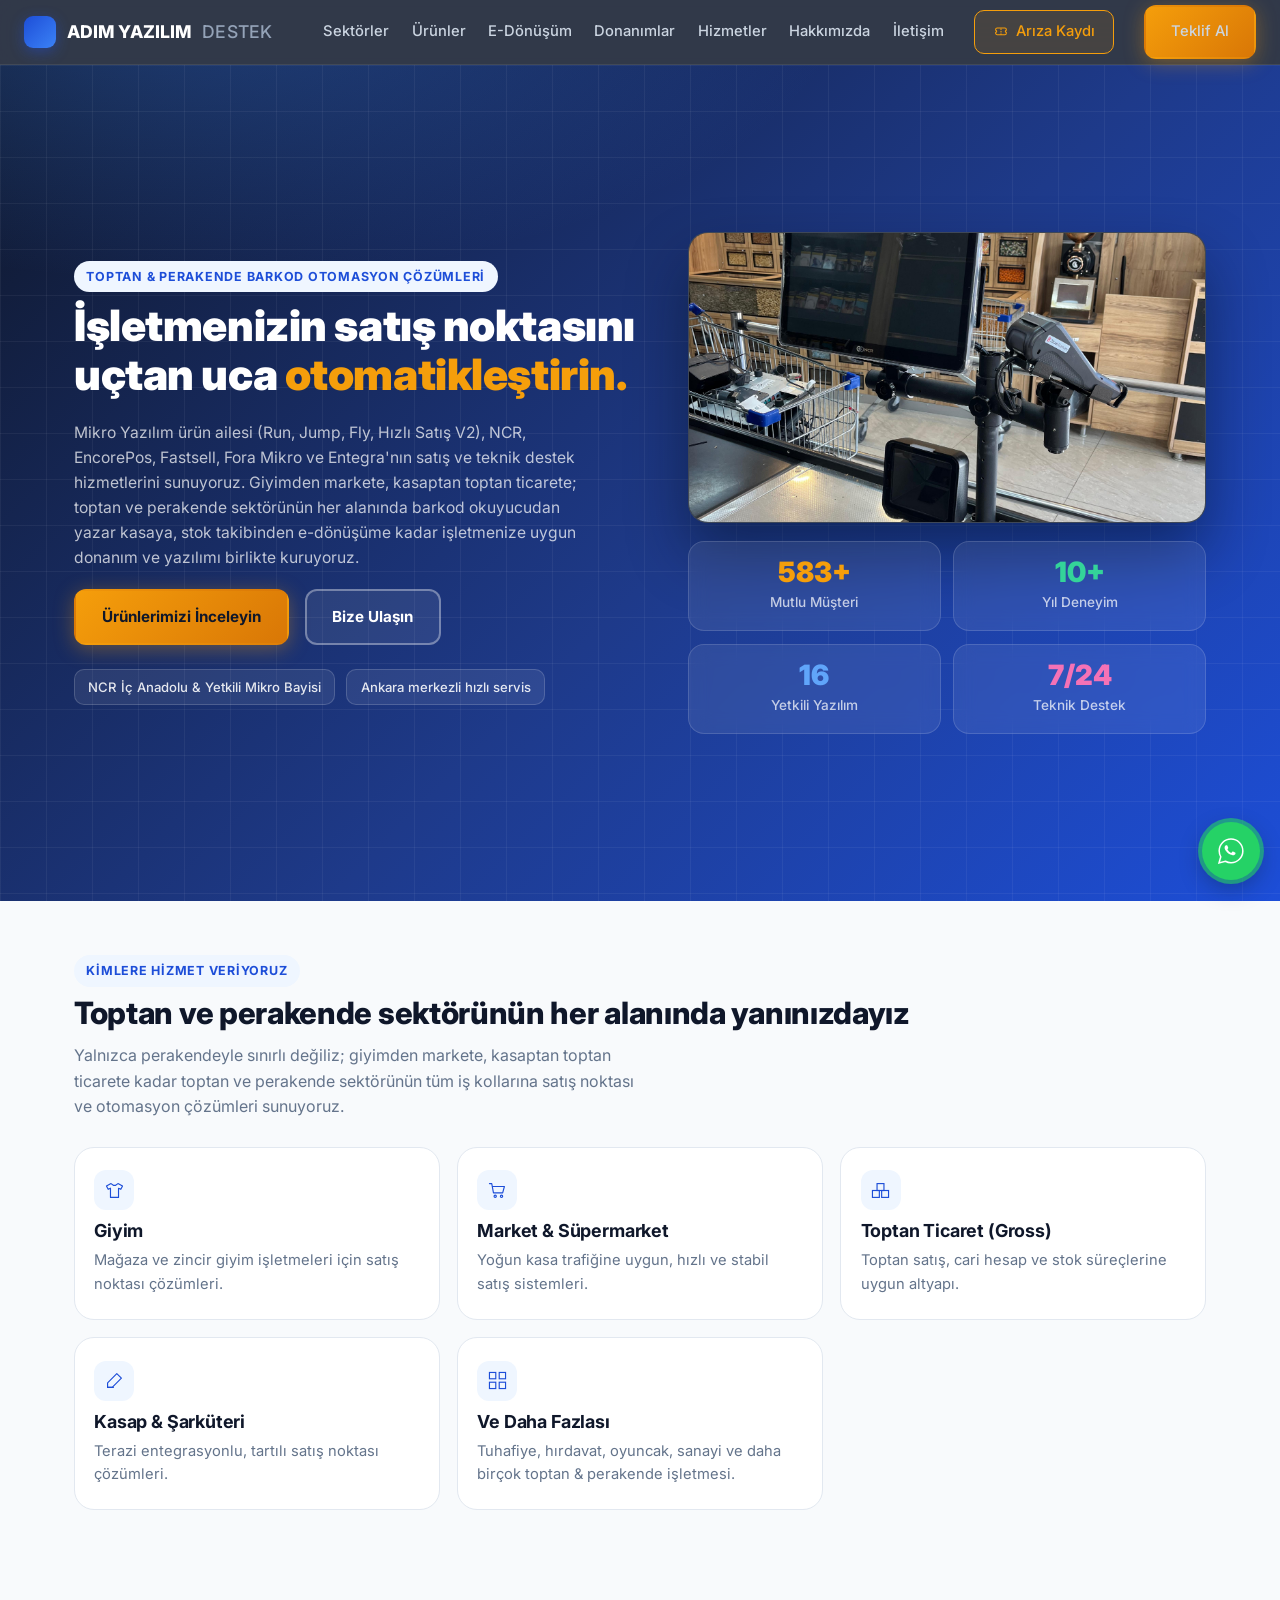
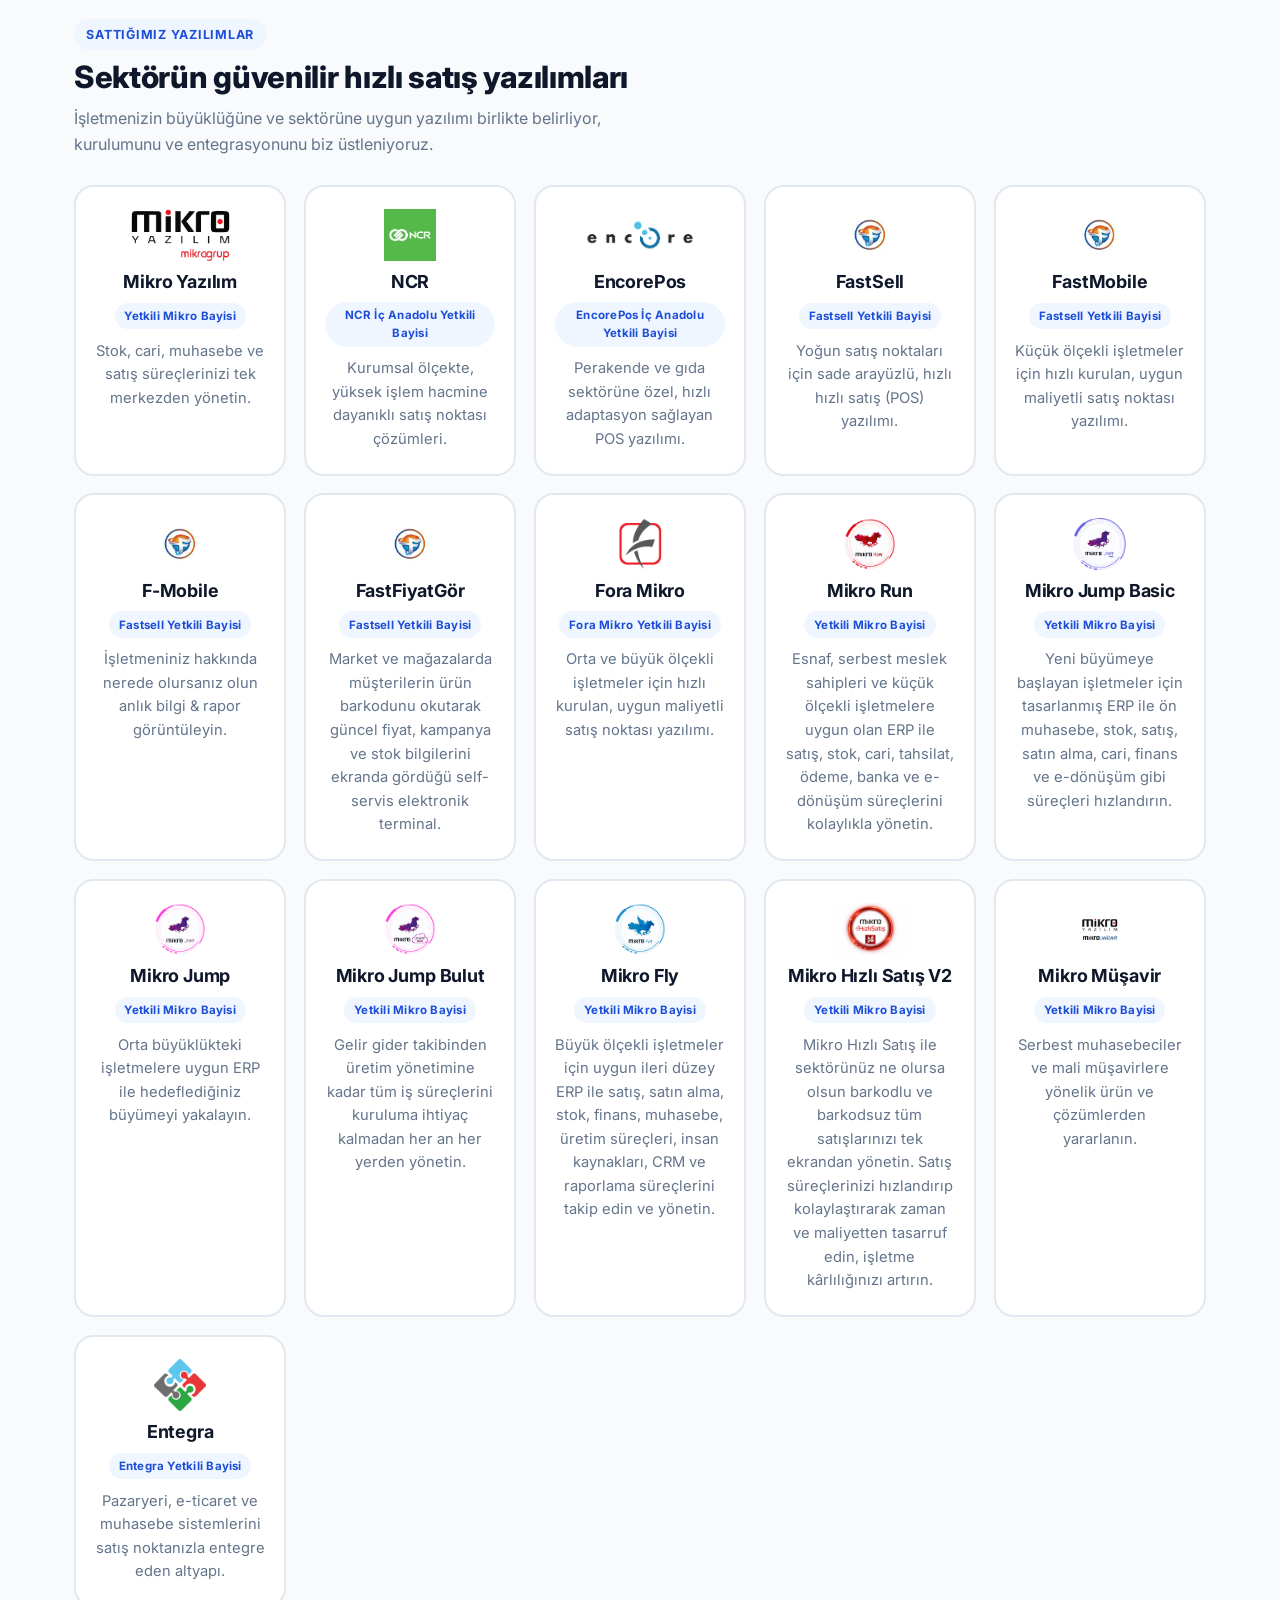
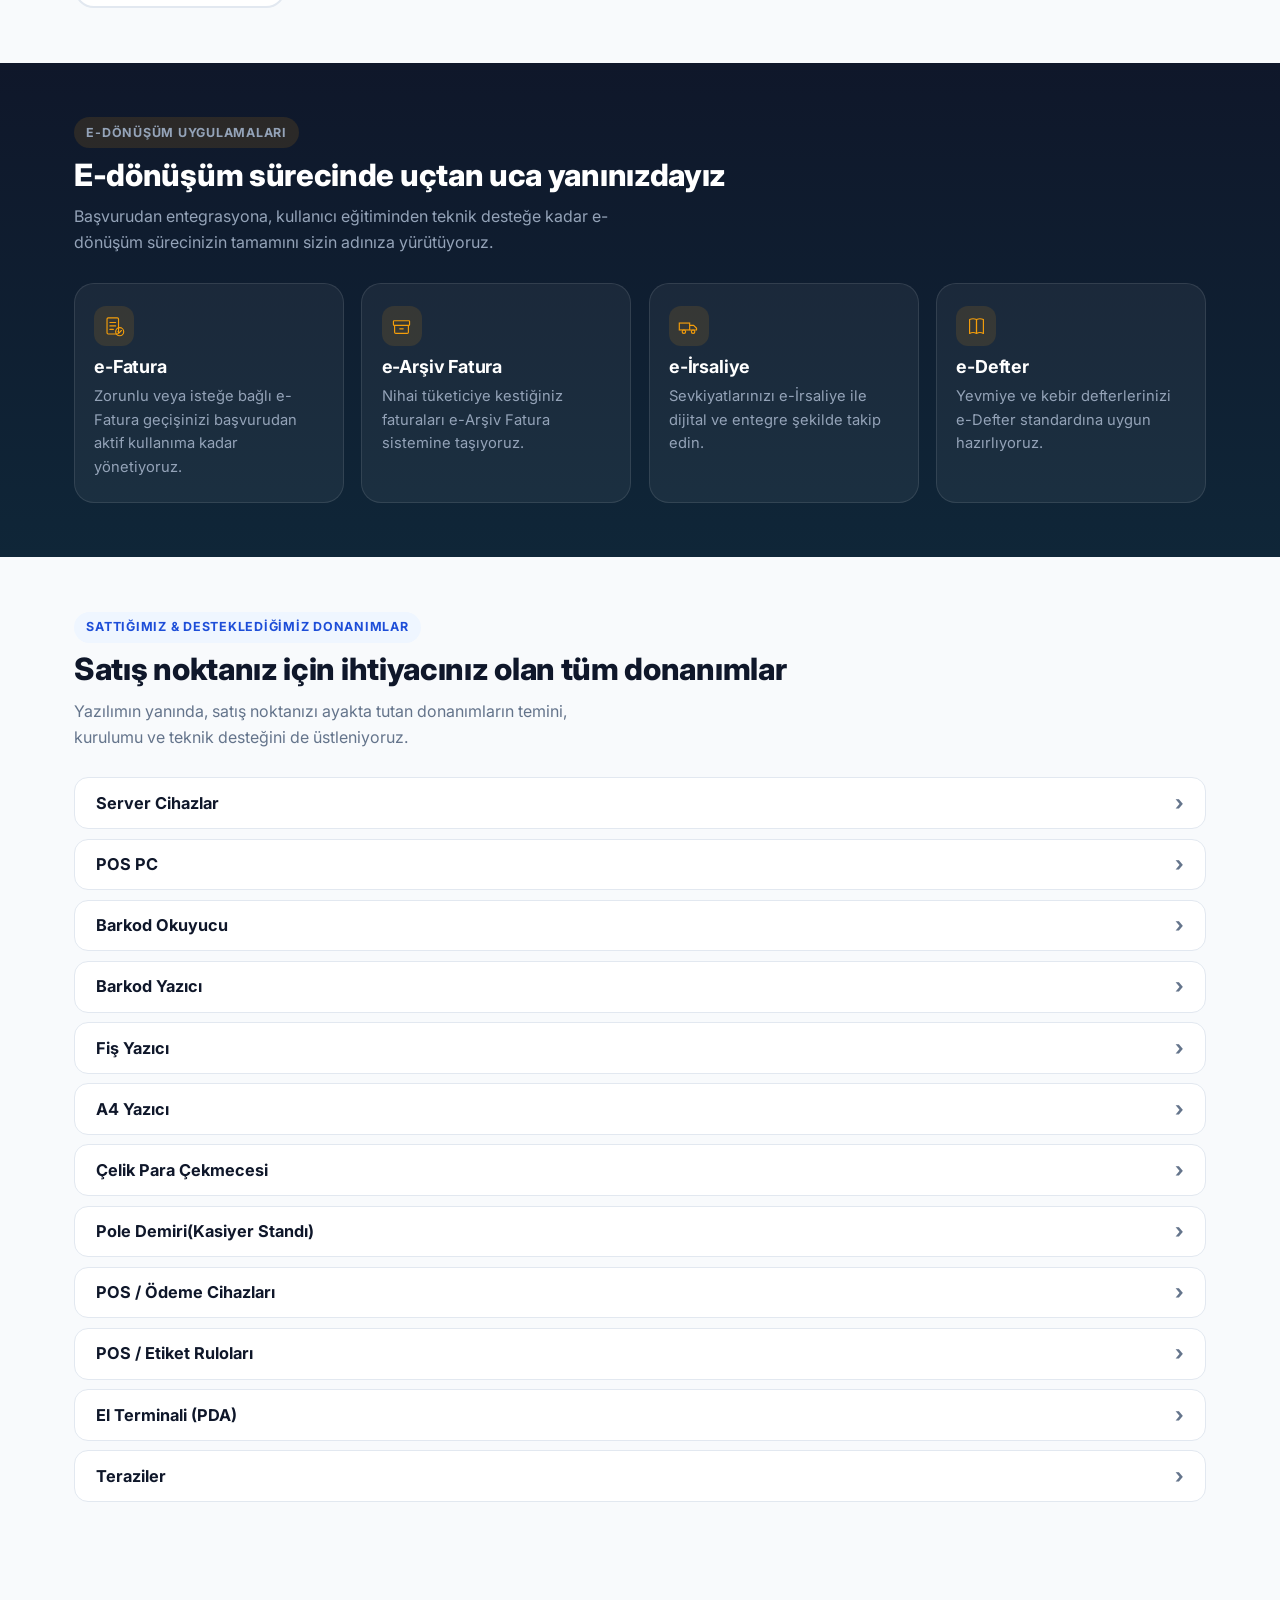
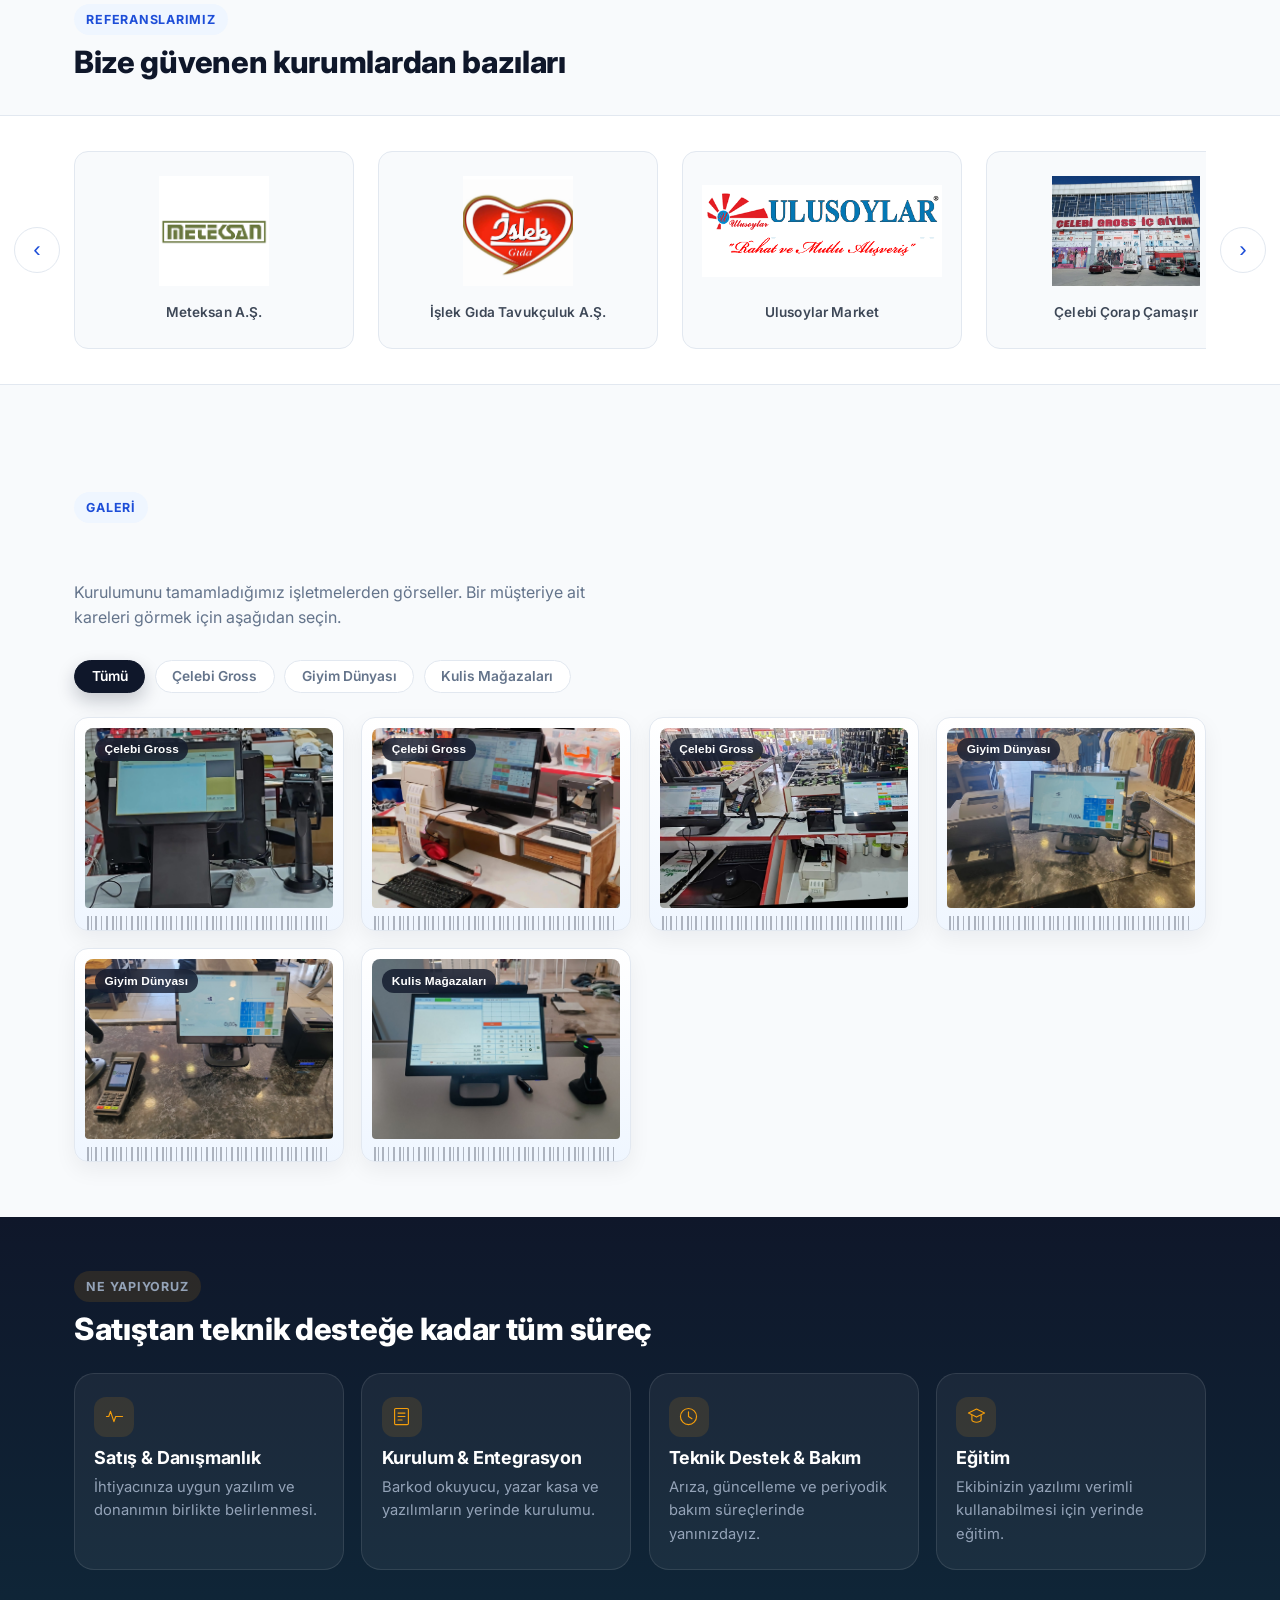
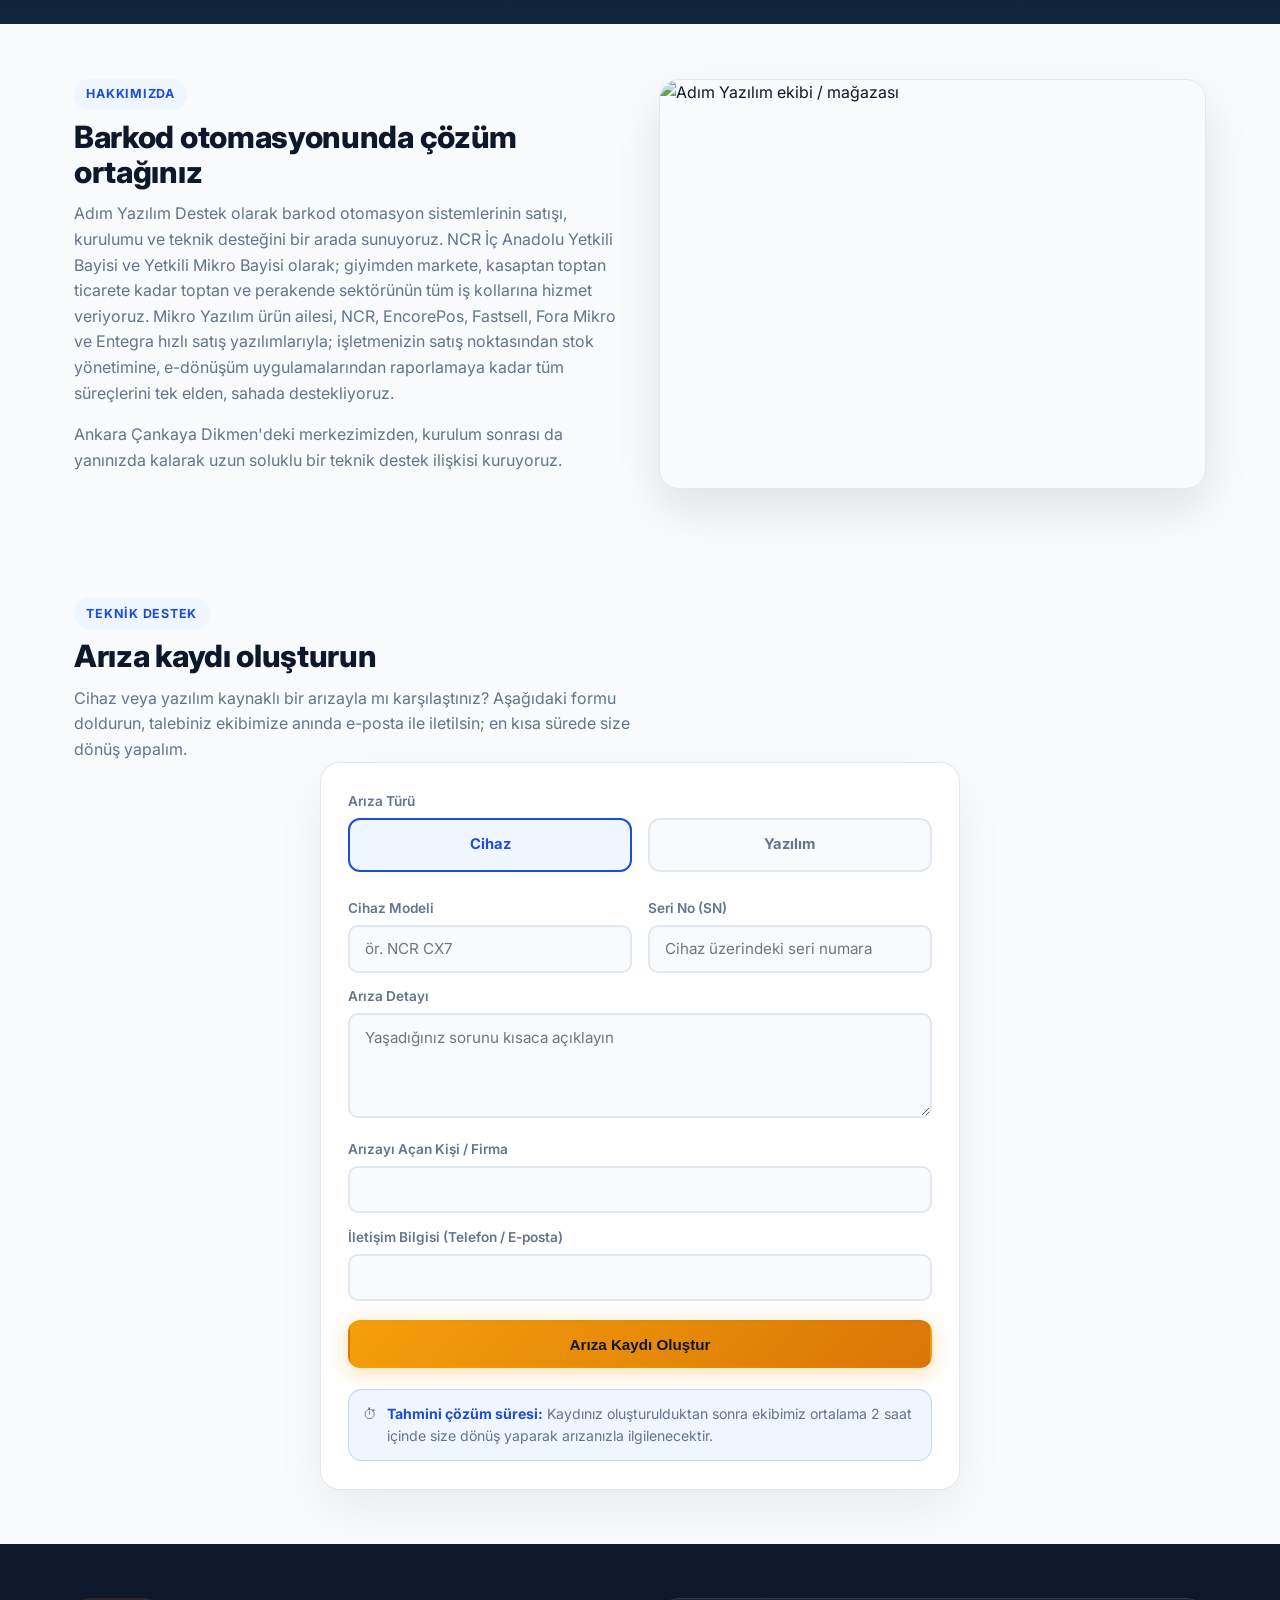
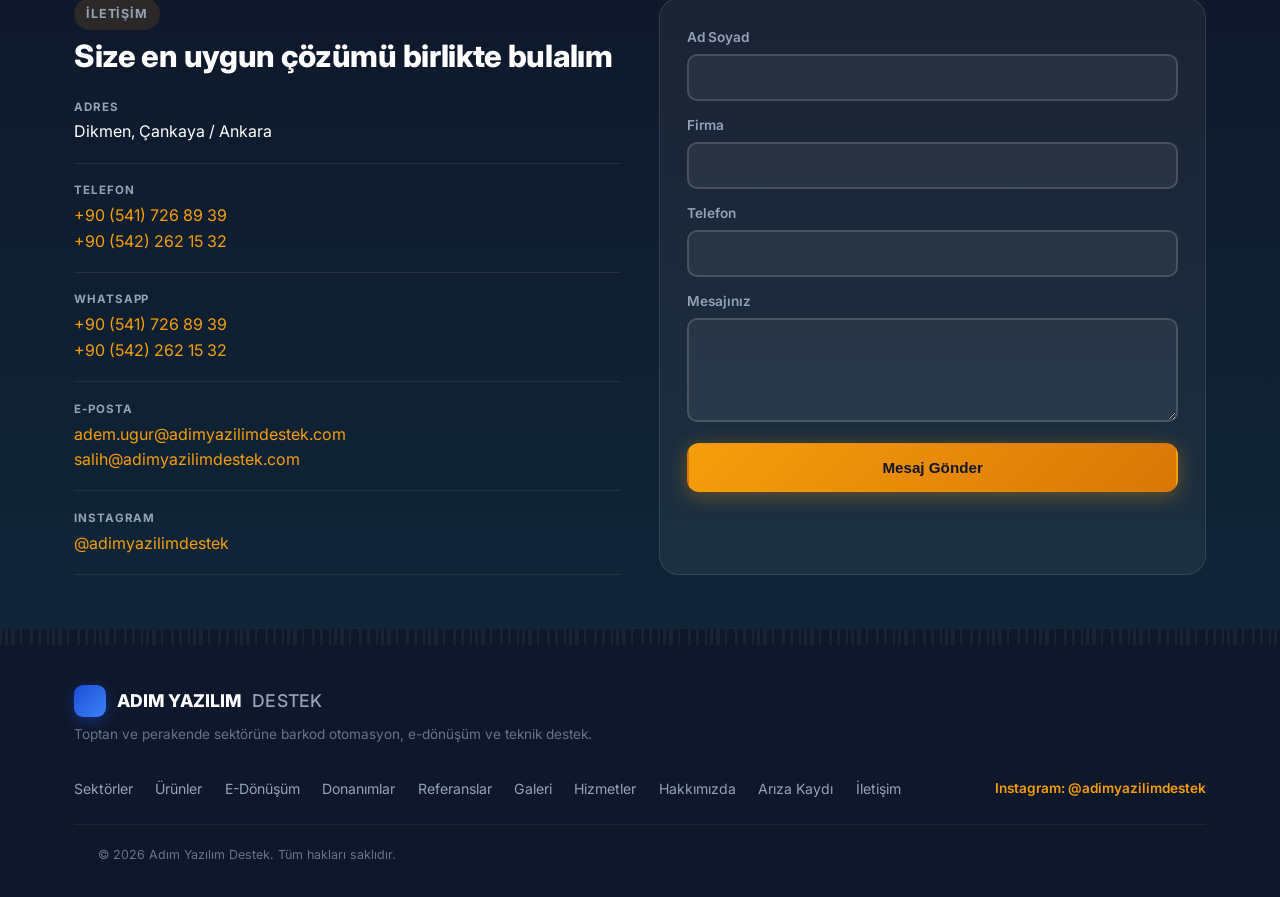
==== index.html @ eeb43fed "Update index.html" ====
<!DOCTYPE html>
<html lang="tr">
<head>
<meta charset="UTF-8">
<meta name="viewport" content="width=device-width, initial-scale=1.0">
<title>Adım Yazılım Destek | Toptan &amp; Perakende Barkod Otomasyon Sistemleri</title>
<meta name="description" content="Mikro Yazılım ürün ailesi, NCR, EncorePos, Fastsell, Fora Mikro ve Entegra ile giyim, market, kasap, toptan ticaret vb. toptan ve perakende sektörüne barkod otomasyon, e-dönüşüm ve teknik destek. NCR İç Anadolu &amp; Yetkili Mikro Bayisi. Ankara Çankaya Dikmen.">

<!-- Canonical -->
<link rel="canonical" href="https://www.adimyazilimdestek.com/">

<!-- Favicon -->
<link rel="icon" href="favicon.ico" sizes="any">
<link rel="icon" href="images/favicon/favicon.svg" type="image/svg+xml">
<link rel="apple-touch-icon" href="images/favicon/apple-touch-icon.png">
<link rel="manifest" href="site.webmanifest">
<meta name="theme-color" content="#0B1D2A">

<!-- Open Graph -->
<meta property="og:type" content="website">
<meta property="og:site_name" content="Adım Yazılım Destek">
<meta property="og:locale" content="tr_TR">
<meta property="og:url" content="https://www.adimyazilimdestek.com/">
<meta property="og:title" content="Adım Yazılım Destek | Toptan &amp; Perakende Barkod Otomasyon Sistemleri">
<meta property="og:description" content="Mikro Yazılım ürün ailesi, NCR, EncorePos, Fastsell, Fora Mikro ve Entegra ile giyim, market, kasap, toptan ticaret vb. toptan ve perakende sektörüne barkod otomasyon, e-dönüşüm ve teknik destek. NCR İç Anadolu &amp; Yetkili Mikro Bayisi.">
<meta property="og:image" content="https://www.adimyazilimdestek.com/images/genel/hero-urun-fotografi.jpg">

<!-- Twitter Card -->
<meta name="twitter:card" content="summary_large_image">
<meta name="twitter:title" content="Adım Yazılım Destek | Toptan &amp; Perakende Barkod Otomasyon Sistemleri">
<meta name="twitter:description" content="Mikro Yazılım ürün ailesi, NCR, EncorePos, Fastsell, Fora Mikro ve Entegra ile giyim, market, kasap, toptan ticaret vb. toptan ve perakende sektörüne barkod otomasyon, e-dönüşüm ve teknik destek. NCR İç Anadolu &amp; Yetkili Mikro Bayisi.">
<meta name="twitter:image" content="https://www.adimyazilimdestek.com/images/genel/hero-urun-fotografi.jpg">

<!-- Yapılandırılmış veri: LocalBusiness -->
<script type="application/ld+json">
{
  "@context": "https://schema.org",
  "@type": "LocalBusiness",
  "name": "Adım Yazılım Destek",
  "image": "https://www.adimyazilimdestek.com/images/genel/hero-urun-fotografi.jpg",
  "url": "https://www.adimyazilimdestek.com/",
  "telephone": "+905417268939",
  "email": "adem.ugur@adimyazilimdestek.com",
  "description": "Mikro Yazılım ürün ailesi, NCR, EncorePos, Fastsell, Fora Mikro ve Entegra hızlı satış yazılımları ile toptan ve perakende sektörünün tüm iş kollarına (giyim, market, kasap, toptan ticaret vb.) barkod otomasyon, e-dönüşüm ve teknik destek hizmetleri. NCR İç Anadolu Yetkili Bayisi ve Yetkili Mikro Bayisi.",
  "address": {
    "@type": "PostalAddress",
    "addressLocality": "Dikmen, Çankaya",
    "addressRegion": "Ankara",
    "addressCountry": "TR"
  },
  "areaServed": "Ankara",
  "sameAs": [
    "https://instagram.com/adimyazilimdestek"
  ]
}
</script>

<link rel="preconnect" href="https://fonts.googleapis.com">
<link rel="preconnect" href="https://fonts.gstatic.com" crossorigin>
<link href="https://fonts.googleapis.com/css2?family=Inter:wght@400;500;600;700;800;900&display=swap" rel="stylesheet">
<link rel="stylesheet" href="style.css">
</head>
<body>

<!-- ============ ÜST BİLGİ / NAVİGASYON ============ -->
<header class="site-header">
  <div class="container header-inner">
    <a href="#top" class="logo">
      <span class="logo-mark" aria-hidden="true"></span>
      ADIM YAZILIM<span class="logo-thin">DESTEK</span>
    </a>

    <input type="checkbox" id="nav-toggle" class="nav-toggle-input">
    <label for="nav-toggle" class="nav-toggle-btn" aria-label="Menüyü aç/kapat">
      <span></span><span></span><span></span>
    </label>

    <nav class="main-nav">
      <a href="#sektorler">Sektörler</a>
      <a href="#markalar">Ürünler</a>
      <a href="#edonusum">E-Dönüşüm</a>
      <a href="#donanimlar">Donanımlar</a>
      <a href="#hizmetler">Hizmetler</a>
      <a href="#hakkimizda">Hakkımızda</a>
      <a href="#iletisim">İletişim</a>
      <a href="#ariza-kaydi" class="btn nav-cta nav-cta-ticket">
        <svg class="nav-cta-ticket-icon" viewBox="0 0 24 24" fill="none" aria-hidden="true">
          <path d="M4 8.2A2.2 2.2 0 0 1 6.2 6h11.6A2.2 2.2 0 0 1 20 8.2v1.3a1.5 1.5 0 0 0 0 3v1.3A2.2 2.2 0 0 1 17.8 16H6.2A2.2 2.2 0 0 1 4 13.8v-1.3a1.5 1.5 0 0 0 0-3V8.2Z" stroke="currentColor" stroke-width="1.6" stroke-linejoin="round"/>
          <path d="M12 7.2v1.1M12 10.9v1.2M12 14.6v1.2" stroke="currentColor" stroke-width="1.6" stroke-linecap="round"/>
        </svg>
        Arıza Kaydı
      </a>
      <a href="#iletisim" class="btn btn-accent nav-cta">Teklif Al</a>
    </nav>
  </div>
</header>

<!-- ============ HEADER YÜKSEKLİĞİNİ DİNAMİK ÖLÇME ============
     Sabit (sticky) header'ın gerçek yüksekliği; ekran genişliğine,
     font yüklenmesine veya menü öğelerinin sarmasına göre değişebilir.
     Bu yüzden sabit bir piksel değeri yerine, gerçek yüksekliği ölçüp
     --header-offset değişkenine yazıyoruz; kaydırma hedefleri (scroll-padding-top)
     bu değeri kullanır, böylece başlıklar hep header'ın altında doğru konumlanır. -->
<script>
  (function () {
    var header = document.querySelector('.site-header');
    if (!header) return;
    function updateHeaderOffset() {
      var h = Math.ceil(header.getBoundingClientRect().height);
      document.documentElement.style.setProperty('--header-offset', (h + 1) + 'px');
    }
    updateHeaderOffset();
    window.addEventListener('load', updateHeaderOffset);
    window.addEventListener('resize', updateHeaderOffset);
    if (document.fonts && document.fonts.ready) {
      document.fonts.ready.then(updateHeaderOffset);
    }
 
    /* ============ Nav linklerinde kaydırmayı JS ile yönetme ============
       CSS'teki scroll-margin-top bazı tarayıcılarda (özellikle iPhone/
       Safari) linke tıklayınca güvenilir çalışmıyor ve başlık header'ın
       altına değil, ekranın ortasına yakın bir yere gidebiliyor. Bunu
       kesin çözmek için kaydırmayı burada kendimiz hesaplayıp yapıyoruz:
       hedef bölümün gerçek konumunu ölçüp, tam header'ın yüksekliği
       kadar boşluk bırakarak kaydırıyoruz. */
    function scrollToHash(hash) {
      var target = document.querySelector(hash);
      if (!target) return;
      var offset = Math.ceil(header.getBoundingClientRect().height) + 0;
      var top = target.getBoundingClientRect().top + window.pageYOffset - offset;
      window.scrollTo({ top: Math.max(top, 0), behavior: 'smooth' });
      if (history.pushState) history.pushState(null, '', hash);
    }
 
    var navToggle = document.getElementById('nav-toggle');
    var hashLinks = document.querySelectorAll('a[href^="#"]');
    hashLinks.forEach(function (link) {
      link.addEventListener('click', function (e) {
        var hash = link.getAttribute('href');
        if (!hash || hash === '#' || !document.querySelector(hash)) return;
        e.preventDefault();
        /* Mobil menü açıksa önce kapat, sonra kaydır: menü kapanınca
           sayfa düzeni değişebildiği için hedefi bir sonraki karede
           yeniden ölçüyoruz. */
        if (navToggle) navToggle.checked = false;
        requestAnimationFrame(function () { scrollToHash(hash); });
      });
    });
  })();
</script>
<main id="top">

  <!-- ============ HERO ============ -->
  <section class="hero">
    <div class="container hero-inner">
      <div class="hero-copy">
        <p class="eyebrow">Toptan &amp; Perakende Barkod Otomasyon Çözümleri</p>
        <h1>İşletmenizin satış noktasını<br> uçtan uca <span class="hl">otomatikleştirin.</span></h1>
        <p class="hero-lead">
          Mikro Yazılım ürün ailesi (Run, Jump, Fly, Hızlı Satış V2), NCR, EncorePos, Fastsell, Fora Mikro ve Entegra'nın satış ve teknik destek
          hizmetlerini sunuyoruz. Giyimden markete, kasaptan toptan ticarete; toptan ve perakende
          sektörünün her alanında barkod okuyucudan yazar kasaya, stok takibinden e-dönüşüme kadar
          işletmenize uygun donanım ve yazılımı birlikte kuruyoruz.
        </p>
        <div class="hero-actions">
          <a href="#markalar" class="btn btn-accent">Ürünlerimizi İnceleyin</a>
          <a href="#iletisim" class="btn btn-ghost">Bize Ulaşın</a>
        </div>
        <ul class="trust-row">
          <li>NCR İç Anadolu &amp; Yetkili Mikro Bayisi</li>
          <li>Ankara merkezli hızlı servis</li>
        </ul>
      </div>

      <div class="hero-visual">
        <!-- DÜZENLEME NOTU: Aşağıdaki görseli kendi ürün/mağaza fotoğrafınızla değiştirin. -->
        <div class="hero-media">
          <img src="images/genel/hero-urun-fotografi.jpg" alt="Barkod okuyucu ve POS cihazı" loading="lazy">
        </div>
        <div class="hero-barcode" aria-hidden="true"></div>

        <div class="hero-stats">
          <div class="hero-stat-card">
            <div class="hero-stat-num" data-count-to="583" data-suffix="+">0+</div>
            <div class="hero-stat-label">Mutlu Müşteri</div>
          </div>
          <div class="hero-stat-card">
            <div class="hero-stat-num" data-count-to="10" data-suffix="+">0+</div>
            <div class="hero-stat-label">Yıl Deneyim</div>
          </div>
          <div class="hero-stat-card">
            <div class="hero-stat-num" data-count-to="16">0+</div>
            <div class="hero-stat-label">Yetkili Yazılım</div>
          </div>
          <div class="hero-stat-card">
            <div class="hero-stat-num">7/24</div>
            <div class="hero-stat-label">Teknik Destek</div>
          </div>
        </div>
      </div>
    </div>
    <div class="barcode-strip" aria-hidden="true"></div>
  </section>

  <!-- ============ HERO İSTATİSTİK SAYAÇ ANİMASYONU ============ -->
  <script>
    (function () {
      var statsWrap = document.querySelector('.hero-stats');
      var statEls = document.querySelectorAll('.hero-stat-num[data-count-to]');
      if (!statsWrap || !statEls.length) return;

      var played = false;

      function animateCount(el) {
        var target = parseInt(el.getAttribute('data-count-to'), 10);
        var suffix = el.getAttribute('data-suffix') || '';
        var duration = 1800; /* tüm sayaçlar aynı sürede biter; sayı büyüdükçe artış hızı da kendiliğinden artar */
        var start = null;

        function step(ts) {
          if (start === null) start = ts;
          var progress = Math.min((ts - start) / duration, 1);
          var eased = 1 - Math.pow(1 - progress, 3); /* ease-out: hızlı başlar, yavaşlayarak hedefte durur */
          var value = Math.floor(eased * target);
          el.textContent = value + suffix;
          if (progress < 1) {
            requestAnimationFrame(step);
          } else {
            el.textContent = target + suffix;
          }
        }
        requestAnimationFrame(step);
      }

      var io = new IntersectionObserver(function (entries) {
        entries.forEach(function (entry) {
          if (entry.isIntersecting && !played) {
            played = true;
            statEls.forEach(animateCount);
            io.disconnect();
          }
        });
      }, { threshold: 0.4 });

      io.observe(statsWrap);
    })();
  </script>

  <!-- ============ SEKTÖRLER ============ -->
  <section class="section" id="sektorler">
    <div class="container">
      <p class="eyebrow">Kimlere Hizmet Veriyoruz</p>
      <h2>Toptan ve perakende sektörünün her alanında yanınızdayız</h2>
      <p class="section-lead">
        Yalnızca perakendeyle sınırlı değiliz; giyimden markete, kasaptan toptan ticarete
        kadar toptan ve perakende sektörünün tüm iş kollarına satış noktası ve otomasyon
        çözümleri sunuyoruz.
      </p>

      <div class="sector-grid">

        <article class="sector-card">
          <span class="sector-icon" aria-hidden="true">
            <svg viewBox="0 0 40 40" fill="none"><path d="M14 8l-8 4 3 6 4-2v16h14V16l4 2 3-6-8-4-4 3h-4l-4-3Z" stroke="currentColor" stroke-width="2" stroke-linejoin="round"/></svg>
          </span>
          <h3>Giyim</h3>
          <p>Mağaza ve zincir giyim işletmeleri için satış noktası çözümleri.</p>
        </article>

        <article class="sector-card">
          <span class="sector-icon" aria-hidden="true">
            <svg viewBox="0 0 40 40" fill="none"><path d="M6 8h4l3 16h16l3-11H12" stroke="currentColor" stroke-width="2" stroke-linecap="round" stroke-linejoin="round"/><circle cx="16" cy="30" r="2" stroke="currentColor" stroke-width="2"/><circle cx="27" cy="30" r="2" stroke="currentColor" stroke-width="2"/></svg>
          </span>
          <h3>Market &amp; Süpermarket</h3>
          <p>Yoğun kasa trafiğine uygun, hızlı ve stabil satış sistemleri.</p>
        </article>

        <article class="sector-card">
          <span class="sector-icon" aria-hidden="true">
            <svg viewBox="0 0 40 40" fill="none"><rect x="6" y="20" width="12" height="12" stroke="currentColor" stroke-width="2"/><rect x="22" y="20" width="12" height="12" stroke="currentColor" stroke-width="2"/><rect x="14" y="8" width="12" height="12" stroke="currentColor" stroke-width="2"/></svg>
          </span>
          <h3>Toptan Ticaret (Gross)</h3>
          <p>Toptan satış, cari hesap ve stok süreçlerine uygun altyapı.</p>
        </article>

        <article class="sector-card">
          <span class="sector-icon" aria-hidden="true">
            <svg viewBox="0 0 40 40" fill="none"><path d="M8 24l16-16 8 8-16 16H8v-8Z" stroke="currentColor" stroke-width="2" stroke-linejoin="round"/><path d="M8 32h10" stroke="currentColor" stroke-width="2" stroke-linecap="round"/></svg>
          </span>
          <h3>Kasap &amp; Şarküteri</h3>
          <p>Terazi entegrasyonlu, tartılı satış noktası çözümleri.</p>
        </article>

        <article class="sector-card">
          <span class="sector-icon" aria-hidden="true">
            <svg viewBox="0 0 40 40" fill="none"><rect x="6" y="6" width="11" height="11" stroke="currentColor" stroke-width="2"/><rect x="23" y="6" width="11" height="11" stroke="currentColor" stroke-width="2"/><rect x="6" y="23" width="11" height="11" stroke="currentColor" stroke-width="2"/><rect x="23" y="23" width="11" height="11" stroke="currentColor" stroke-width="2"/></svg>
          </span>
          <h3>Ve Daha Fazlası</h3>
          <p>Tuhafiye, hırdavat, oyuncak, sanayi ve daha birçok toptan &amp; perakende işletmesi.</p>
        </article>

      </div>
    </div>
  </section>

  <!-- ============ MARKALAR / ÜRÜNLER ============ -->
  <section class="section" id="markalar">
    <div class="container">
      <p class="eyebrow">Sattığımız Yazılımlar</p>
      <h2>Sektörün güvenilir hızlı satış yazılımları</h2>
      <p class="section-lead">
        İşletmenizin büyüklüğüne ve sektörüne uygun yazılımı birlikte belirliyor,
        kurulumunu ve entegrasyonunu biz üstleniyoruz.
      </p>

      <div class="brand-grid">

        <article class="brand-card">
          <!-- DÜZENLEME NOTU: Marka logosunu buraya ekleyin (örn. images/mikro-logo.png) -->
          <div class="brand-logo">
            <img src="images/genel/mikro-logo.png" alt="Mikro Yazılım logosu" loading="lazy">
          </div>
          <h3>Mikro Yazılım</h3>
          <span class="brand-badge">Yetkili Mikro Bayisi</span>
          <p>Stok, cari, muhasebe ve satış süreçlerinizi tek merkezden yönetin.</p>
        </article>

        <article class="brand-card">
          <div class="brand-logo">
            <img src="images/genel/ncr-logo.png" alt="NCR logosu" loading="lazy">
          </div>
          <h3>NCR</h3>
          <span class="brand-badge">NCR İç Anadolu Yetkili Bayisi</span>
          <p>Kurumsal ölçekte, yüksek işlem hacmine dayanıklı satış noktası çözümleri.</p>
        </article>

        <article class="brand-card">
          <div class="brand-logo">
            <img src="images/genel/encorepos-logo.png" alt="EncorePos logosu" loading="lazy">
          </div>
          <h3>EncorePos</h3>
          <span class="brand-badge"> EncorePos İç Anadolu Yetkili Bayisi</span>
          <p>Perakende ve gıda sektörüne özel, hızlı adaptasyon sağlayan POS yazılımı.</p>
        </article>

        <article class="brand-card">
          <div class="brand-logo">
            <img src="images/genel/fastsell-logo.png" alt="Fastsell logosu" loading="lazy">
          </div>
          <h3>FastSell</h3>
          <span class="brand-badge">Fastsell Yetkili Bayisi</span>
          <p>Yoğun satış noktaları için sade arayüzlü, hızlı hızlı satış (POS) yazılımı.</p>
        </article>

         <article class="brand-card">
          <div class="brand-logo">
            <img src="images/genel/fastsell-logo.png" alt="Fastsell logosu" loading="lazy">
          </div>
          <h3>FastMobile</h3>
          <span class="brand-badge">Fastsell Yetkili Bayisi</span>
          <p>Küçük ölçekli işletmeler için hızlı kurulan, uygun maliyetli satış noktası yazılımı.</p>
        </article>

         <article class="brand-card">
          <div class="brand-logo">
            <img src="images/genel/fastsell-logo.png" alt="Fastsell logosu" loading="lazy">
          </div>
          <h3>F-Mobile</h3>
          <span class="brand-badge">Fastsell Yetkili Bayisi</span>
          <p>İşletmeniniz hakkında nerede olursanız olun anlık bilgi & rapor görüntüleyin.</p>
        </article>

         <article class="brand-card">
          <div class="brand-logo">
            <img src="images/genel/fastsell-logo.png" alt="Fastsell logosu" loading="lazy">
          </div>
          <h3>FastFiyatGör</h3>
          <span class="brand-badge">Fastsell Yetkili Bayisi</span>
          <p>Market ve mağazalarda müşterilerin ürün barkodunu okutarak güncel fiyat, kampanya ve stok bilgilerini ekranda gördüğü self-servis elektronik terminal. </p>
        </article>

        <article class="brand-card">
          <div class="brand-logo">
            <img src="images/genel/fora-mikro-logo.png" alt="Fora Mikro logosu" loading="lazy">
          </div>
          <h3>Fora Mikro</h3>
          <span class="brand-badge">Fora Mikro Yetkili Bayisi</span>
          <p>Orta ve büyük ölçekli işletmeler için hızlı kurulan, uygun maliyetli satış noktası yazılımı.</p>
        </article>

        <article class="brand-card">
          <div class="brand-logo">
            <img src="images/genel/mikro-run-logo.png" alt="Mikro Run logosu" loading="lazy">
          </div>
          <h3>Mikro Run</h3>
          <span class="brand-badge">Yetkili Mikro Bayisi</span>
          <p>Esnaf, serbest meslek sahipleri ve küçük ölçekli işletmelere uygun olan ERP ile satış, stok, cari, tahsilat, ödeme, banka ve e-dönüşüm süreçlerini kolaylıkla yönetin.</p>
        </article>

          <article class="brand-card">
          <div class="brand-logo">
            <img src="images/genel/mikro-jump-basic-logo.png" alt="Mikro Jump Basic logosu" loading="lazy">
          </div>
          <h3>Mikro Jump Basic</h3>
          <span class="brand-badge">Yetkili Mikro Bayisi</span>
          <p>Yeni büyümeye başlayan işletmeler için tasarlanmış ERP ile ön muhasebe, stok, satış, satın alma, cari, finans ve e-dönüşüm gibi süreçleri hızlandırın.</p>
        </article>

        <article class="brand-card">
          <div class="brand-logo">
            <img src="images/genel/mikro-jump-logo.png" alt="Mikro Jump logosu" loading="lazy">
          </div>
          <h3>Mikro Jump</h3>
          <span class="brand-badge">Yetkili Mikro Bayisi</span>
          <p>Orta büyüklükteki işletmelere uygun ERP ile hedeflediğiniz büyümeyi yakalayın.</p>
        </article>

        <article class="brand-card">
          <div class="brand-logo">
            <img src="images/genel/mikro-jump-bulut-logo.png" alt="Mikro Jump Bulut logosu" loading="lazy">
          </div>
          <h3>Mikro Jump Bulut </h3>
          <span class="brand-badge">Yetkili Mikro Bayisi</span>
          <p>Gelir gider takibinden üretim yönetimine kadar tüm iş süreçlerini kuruluma ihtiyaç kalmadan her an her yerden yönetin.</p>
        </article>
        
        <article class="brand-card">
          <div class="brand-logo">
            <img src="images/genel/mikro-fly-logo.png" alt="Mikro Fly logosu" loading="lazy">
          </div>
          <h3>Mikro Fly</h3>
          <span class="brand-badge">Yetkili Mikro Bayisi</span>
          <p>Büyük ölçekli işletmeler için uygun ileri düzey ERP ile satış, satın alma, stok, finans, muhasebe, üretim süreçleri, insan kaynakları, CRM ve raporlama süreçlerini takip edin ve yönetin.</p>
        </article>

        <article class="brand-card">
          <div class="brand-logo">
            <img src="images/genel/mikro-hizli-satis-v2-logo.png" alt="Mikro Hızlı Satış V2 logosu" loading="lazy">
          </div>
          <h3>Mikro Hızlı Satış V2</h3>
          <span class="brand-badge">Yetkili Mikro Bayisi</span>
          <p>Mikro Hızlı Satış ile sektörünüz ne olursa olsun barkodlu ve barkodsuz tüm satışlarınızı tek ekrandan yönetin. Satış süreçlerinizi hızlandırıp kolaylaştırarak zaman ve maliyetten tasarruf edin, işletme kârlılığınızı artırın.</p>
        </article>

          <article class="brand-card">
          <div class="brand-logo">
            <img src="images/genel/mikro-musavır-logo.png" alt="Mikro Müşavir logosu" loading="lazy">
          </div>
          <h3>Mikro Müşavir</h3>
          <span class="brand-badge">Yetkili Mikro Bayisi</span>
          <p>Serbest muhasebeciler ve mali müşavirlere yönelik ürün ve çözümlerden yararlanın.</p>
        </article>

        <article class="brand-card">
          <div class="brand-logo">
            <img src="images/genel/entegra-logo.png" alt="Entegra logosu" loading="lazy">
          </div>
          <h3>Entegra</h3>
          <span class="brand-badge">Entegra Yetkili Bayisi</span>
          <p>Pazaryeri, e-ticaret ve muhasebe sistemlerini satış noktanızla entegre eden altyapı.</p>
        </article>

      </div>
    </div>
  </section>

  <!-- ============ E-DÖNÜŞÜM ============ -->
  <section class="section section-dark" id="edonusum">
    <div class="container">
      <p class="eyebrow eyebrow-light">E-Dönüşüm Uygulamaları</p>
      <h2 class="h-light">E-dönüşüm sürecinde uçtan uca yanınızdayız</h2>
      <p class="section-lead">
        Başvurudan entegrasyona, kullanıcı eğitiminden teknik desteğe kadar e-dönüşüm
        sürecinizin tamamını sizin adınıza yürütüyoruz.
      </p>

      <div class="service-grid">

        <article class="service-card">
          <span class="service-icon" aria-hidden="true">
            <svg viewBox="0 0 40 40" fill="none"><rect x="7" y="5" width="20" height="28" rx="2" stroke="currentColor" stroke-width="2"/><path d="M12 13h10M12 19h10M12 25h6" stroke="currentColor" stroke-width="2" stroke-linecap="round"/><circle cx="29" cy="29" r="7" stroke="currentColor" stroke-width="2"/><path d="M26 29l2 2 4-4" stroke="currentColor" stroke-width="2" stroke-linecap="round" stroke-linejoin="round"/></svg>
          </span>
          <h3>e-Fatura</h3>
          <p>Zorunlu veya isteğe bağlı e-Fatura geçişinizi başvurudan aktif kullanıma kadar yönetiyoruz.</p>
        </article>

        <article class="service-card">
          <span class="service-icon" aria-hidden="true">
            <svg viewBox="0 0 40 40" fill="none"><rect x="6" y="10" width="28" height="8" rx="1" stroke="currentColor" stroke-width="2"/><path d="M8 18v12a2 2 0 0 0 2 2h20a2 2 0 0 0 2-2V18" stroke="currentColor" stroke-width="2"/><path d="M17 24h6" stroke="currentColor" stroke-width="2" stroke-linecap="round"/></svg>
          </span>
          <h3>e-Arşiv Fatura</h3>
          <p>Nihai tüketiciye kestiğiniz faturaları e-Arşiv Fatura sistemine taşıyoruz.</p>
        </article>

        <article class="service-card">
          <span class="service-icon" aria-hidden="true">
            <svg viewBox="0 0 40 40" fill="none"><rect x="4" y="14" width="18" height="12" stroke="currentColor" stroke-width="2"/><path d="M22 18h7l5 5v3h-12" stroke="currentColor" stroke-width="2" stroke-linejoin="round"/><circle cx="12" cy="29" r="3" stroke="currentColor" stroke-width="2"/><circle cx="28" cy="29" r="3" stroke="currentColor" stroke-width="2"/></svg>
          </span>
          <h3>e-İrsaliye</h3>
          <p>Sevkiyatlarınızı e-İrsaliye ile dijital ve entegre şekilde takip edin.</p>
        </article>

        <article class="service-card">
          <span class="service-icon" aria-hidden="true">
            <svg viewBox="0 0 40 40" fill="none"><path d="M8 8c4-2 8-2 12 0v24c-4-2-8-2-12 0V8Z" stroke="currentColor" stroke-width="2" stroke-linejoin="round"/><path d="M32 8c-4-2-8-2-12 0v24c4-2 8-2 12 0V8Z" stroke="currentColor" stroke-width="2" stroke-linejoin="round"/></svg>
          </span>
          <h3>e-Defter</h3>
          <p>Yevmiye ve kebir defterlerinizi e-Defter standardına uygun hazırlıyoruz.</p>
        </article>

      </div>
    </div>
  </section>

  <!-- ============ DONANIMLAR (AÇILIR LİSTE) ============ -->
  <section class="section" id="donanimlar">
    <div class="container">
      <p class="eyebrow">Sattığımız &amp; Desteklediğimiz Donanımlar</p>
      <h2>Satış noktanız için ihtiyacınız olan tüm donanımlar</h2>
      <p class="section-lead">
        Yazılımın yanında, satış noktanızı ayakta tutan donanımların temini, kurulumu ve teknik
        desteğini de üstleniyoruz.
      </p>

      <div class="hw-accordion" id="hwAccordion">

        <div class="hw-item">
          <h3 class="hw-item-head">
            <button type="button" class="hw-item-toggle" aria-expanded="false" aria-controls="hw-panel-1" id="hw-toggle-1">
              <span class="hw-item-title">Server Cihazlar</span>
              <span class="hw-item-chevron" aria-hidden="true">›</span>
            </button>
          </h3>
          <div class="hw-item-panel" id="hw-panel-1" role="region" aria-labelledby="hw-toggle-1">
            <div class="hw-item-panel-inner">
              <div class="hw-item-media">
                <!-- DÜZENLEME NOTU: Görseli images/donanim/server.jpg ile değiştirin. -->
                <img src="images/donanim/server.jpg" alt="Server cihazı" loading="lazy">
              </div>
              <p class="hw-item-desc">İşletmenizin veri ve uygulama altyapısını taşıyan kurumsal sunucuların temini, kurulumu ve bakımı.</p>
            </div>
          </div>
        </div>

        <div class="hw-item">
          <h3 class="hw-item-head">
            <button type="button" class="hw-item-toggle" aria-expanded="false" aria-controls="hw-panel-2" id="hw-toggle-2">
              <span class="hw-item-title">POS PC</span>
              <span class="hw-item-chevron" aria-hidden="true">›</span>
            </button>
          </h3>
          <div class="hw-item-panel" id="hw-panel-2" role="region" aria-labelledby="hw-toggle-2">
            <div class="hw-item-panel-inner">
              <div class="hw-item-media">
                <img src="images/donanim/pos-pc.jpg" alt="POS PC" loading="lazy">
              </div>
              <p class="hw-item-desc">Satış noktanızda kesintisiz çalışacak, POS yazılımlarınıza uygun endüstriyel bilgisayarlar.</p>
            </div>
          </div>
        </div>

        <div class="hw-item">
          <h3 class="hw-item-head">
            <button type="button" class="hw-item-toggle" aria-expanded="false" aria-controls="hw-panel-3" id="hw-toggle-3">
              <span class="hw-item-title">Barkod Okuyucu</span>
              <span class="hw-item-chevron" aria-hidden="true">›</span>
            </button>
          </h3>
          <div class="hw-item-panel" id="hw-panel-3" role="region" aria-labelledby="hw-toggle-3">
            <div class="hw-item-panel-inner">
              <div class="hw-item-media">
                <img src="images/donanim/barkod-okuyucu.jpg" alt="Barkod okuyucu" loading="lazy">
              </div>
              <p class="hw-item-desc">Kablolu veya kablosuz, el tipi ya da sabit; ihtiyacınıza uygun barkod okuyucu seçimi ve kurulumu.</p>
            </div>
          </div>
        </div>

        <div class="hw-item">
          <h3 class="hw-item-head">
            <button type="button" class="hw-item-toggle" aria-expanded="false" aria-controls="hw-panel-4" id="hw-toggle-4">
              <span class="hw-item-title">Barkod Yazıcı</span>
              <span class="hw-item-chevron" aria-hidden="true">›</span>
            </button>
          </h3>
          <div class="hw-item-panel" id="hw-panel-4" role="region" aria-labelledby="hw-toggle-4">
            <div class="hw-item-panel-inner">
              <div class="hw-item-media">
                <img src="images/donanim/barkod-yazici.jpg" alt="Barkod yazıcı" loading="lazy">
              </div>
              <p class="hw-item-desc">Ürün ve raf etiketlerinizi hızlı, net ve dayanıklı şekilde basan termal barkod yazıcılar.</p>
            </div>
          </div>
        </div>

        <div class="hw-item">
          <h3 class="hw-item-head">
            <button type="button" class="hw-item-toggle" aria-expanded="false" aria-controls="hw-panel-5" id="hw-toggle-5">
              <span class="hw-item-title">Fiş Yazıcı</span>
              <span class="hw-item-chevron" aria-hidden="true">›</span>
            </button>
          </h3>
          <div class="hw-item-panel" id="hw-panel-5" role="region" aria-labelledby="hw-toggle-5">
            <div class="hw-item-panel-inner">
              <div class="hw-item-media">
                <img src="images/donanim/fis-yazici.jpg" alt="Fiş yazıcı" loading="lazy">
              </div>
              <p class="hw-item-desc">Satış noktanız için hızlı, sessiz ve dayanıklı termal fiş (POS) yazıcıları.</p>
            </div>
          </div>
        </div>

        <div class="hw-item">
          <h3 class="hw-item-head">
            <button type="button" class="hw-item-toggle" aria-expanded="false" aria-controls="hw-panel-6" id="hw-toggle-6">
              <span class="hw-item-title">A4 Yazıcı</span>
              <span class="hw-item-chevron" aria-hidden="true">›</span>
            </button>
          </h3>
          <div class="hw-item-panel" id="hw-panel-6" role="region" aria-labelledby="hw-toggle-6">
            <div class="hw-item-panel-inner">
              <div class="hw-item-media">
                <img src="images/donanim/a4-yazici.jpg" alt="A4 yazıcı" loading="lazy">
              </div>
              <p class="hw-item-desc">Fatura, irsaliye ve rapor çıktılarınız için ofis tipi A4 yazıcı çözümleri.</p>
            </div>
          </div>
        </div>

        <div class="hw-item">
          <h3 class="hw-item-head">
            <button type="button" class="hw-item-toggle" aria-expanded="false" aria-controls="hw-panel-7" id="hw-toggle-7">
              <span class="hw-item-title">Çelik Para Çekmecesi</span>
              <span class="hw-item-chevron" aria-hidden="true">›</span>
            </button>
          </h3>
          <div class="hw-item-panel" id="hw-panel-7" role="region" aria-labelledby="hw-toggle-7">
            <div class="hw-item-panel-inner">
              <div class="hw-item-media">
                <img src="images/donanim/celik-cekmece.jpg" alt="Çelik para çekmecesi" loading="lazy">
              </div>
              <p class="hw-item-desc">POS sisteminize entegre, sağlam ve güvenli çelik para çekmeceleri.</p>
            </div>
          </div>
        </div>

        <div class="hw-item">
          <h3 class="hw-item-head">
            <button type="button" class="hw-item-toggle" aria-expanded="false" aria-controls="hw-panel-8" id="hw-toggle-8">
              <span class="hw-item-title">Pole Demiri(Kasiyer Standı)</span>
              <span class="hw-item-chevron" aria-hidden="true">›</span>
            </button>
          </h3>
          <div class="hw-item-panel" id="hw-panel-8" role="region" aria-labelledby="hw-toggle-8">
            <div class="hw-item-panel-inner">
              <div class="hw-item-media">
                <img src="images/donanim/pole-demir.jpg" alt="Pole demir / Kasiyer Standı" loading="lazy">
              </div>
              <p class="hw-item-desc">Donanımları bir bütün halinde toplamak ve estetik bir görünüm için Kasiyer Standları.</p>
            </div>
          </div>
        </div>

        <div class="hw-item">
          <h3 class="hw-item-head">
            <button type="button" class="hw-item-toggle" aria-expanded="false" aria-controls="hw-panel-9" id="hw-toggle-9">
              <span class="hw-item-title">POS / Ödeme Cihazları</span>
              <span class="hw-item-chevron" aria-hidden="true">›</span>
            </button>
          </h3>
          <div class="hw-item-panel" id="hw-panel-9" role="region" aria-labelledby="hw-toggle-9">
            <div class="hw-item-panel-inner">
              <div class="hw-item-media">
                <img src="images/donanim/pos-cihazi.jpg" alt="POS ödeme cihazı" loading="lazy">
              </div>
              <p class="hw-item-desc">Banka POS cihazlarının temini ve yazılımınızla entegrasyonu konusunda destek.</p>
            </div>
          </div>
        </div>

        <div class="hw-item">
          <h3 class="hw-item-head">
            <button type="button" class="hw-item-toggle" aria-expanded="false" aria-controls="hw-panel-10" id="hw-toggle-10">
              <span class="hw-item-title">POS / Etiket Ruloları</span>
              <span class="hw-item-chevron" aria-hidden="true">›</span>
            </button>
          </h3>
          <div class="hw-item-panel" id="hw-panel-10" role="region" aria-labelledby="hw-toggle-10">
            <div class="hw-item-panel-inner">
              <div class="hw-item-media">
                <img src="images/donanim/rulo.jpg" alt="POS ve etiket ruloları" loading="lazy">
              </div>
              <p class="hw-item-desc">Fiş yazıcı ve barkod yazıcılarınız için uyumlu rulo ve etiket sarf malzemeleri.</p>
            </div>
          </div>
        </div>

        <div class="hw-item">
          <h3 class="hw-item-head">
            <button type="button" class="hw-item-toggle" aria-expanded="false" aria-controls="hw-panel-11" id="hw-toggle-11">
              <span class="hw-item-title">El Terminali (PDA)</span>
              <span class="hw-item-chevron" aria-hidden="true">›</span>
            </button>
          </h3>
          <div class="hw-item-panel" id="hw-panel-11" role="region" aria-labelledby="hw-toggle-11">
            <div class="hw-item-panel-inner">
              <div class="hw-item-media">
                <img src="images/donanim/el-terminali.jpg" alt="El terminali (PDA)" loading="lazy">
              </div>
              <p class="hw-item-desc">Sayım, toplama ve stok kontrolü için kablosuz el terminali (PDA) çözümleri.</p>
            </div>
          </div>
        </div>

        <div class="hw-item">
          <h3 class="hw-item-head">
            <button type="button" class="hw-item-toggle" aria-expanded="false" aria-controls="hw-panel-12" id="hw-toggle-12">
              <span class="hw-item-title">Teraziler</span>
              <span class="hw-item-chevron" aria-hidden="true">›</span>
            </button>
          </h3>
          <div class="hw-item-panel" id="hw-panel-12" role="region" aria-labelledby="hw-toggle-12">
            <div class="hw-item-panel-inner">
              <div class="hw-item-media">
                <img src="images/donanim/terazi.jpg" alt="Terazi" loading="lazy">
              </div>
              <p class="hw-item-desc">Bilgisayar bağlantılı, etiketli veya rulolu terazi modelleri.</p>
            </div>
          </div>
        </div>

      </div>
    </div>
  </section>

  <!-- ============ REFERANSLAR (KAYAN VİTRİN) ============ -->
  <section class="references" id="referanslar">
    <div class="container">
      <p class="eyebrow">Referanslarımız</p>
      <h2>Bize güvenen kurumlardan bazıları</h2>
    </div>

    <div class="ref-banner">
      <button type="button" class="ref-arrow ref-arrow-prev" id="refPrev" aria-label="Önceki referanslar">‹</button>
      <div class="ref-viewport" id="refViewport">
        <div class="ref-track" id="refTrack">
          <!-- DÜZENLEME NOTU: Kutu içindeki metni kaldırıp kendi logo görsellerinizi ekleyebilirsiniz. -->
          <button type="button" class="ref-item" data-caption="Meteksan A.Ş."><img src="images/referans/referans-meteksan.png" alt="Meteksan A.Ş. logosu" loading="lazy"><span>Meteksan A.Ş.</span></button>
          <button type="button" class="ref-item" data-caption="İşlek Gıda Tavukçuluk A.Ş."><img src="images/referans/referans-islek-gida.png" alt="İşlek Gıda Tavukçuluk logosu" loading="lazy"><span>İşlek Gıda Tavukçuluk A.Ş.</span></button>
          <button type="button" class="ref-item" data-caption="Ulusoylar Market"><img src="images/referans/referans-ulusoylar.png" alt="Ulusoylar A.Ş. logosu" loading="lazy"><span>Ulusoylar Market</span></button>
          <button type="button" class="ref-item" data-caption="Çelebi Çorap Çamaşır"><img src="images/referans/referans-celebi.png" alt="Çelebi Çorap Çamaşır logosu" loading="lazy"><span>Çelebi Çorap Çamaşır</span></button>
          <button type="button" class="ref-item" data-caption="Fırsat Home AVM"><img src="images/referans/referans-firsat-home.png" alt="Fırsat Home AVM logosu" loading="lazy"><span>Fırsat Home AVM</span></button>
          <button type="button" class="ref-item" data-caption="Göktaşlar Market"><img src="images/referans/referans-goktaslar.png" alt="Göktaşlar Market logosu" loading="lazy"><span>Göktaşlar Market</span></button>
          <button type="button" class="ref-item" data-caption="Duranlar AVM"><img src="images/referans/referans-duranlar.png" alt="Duranlar AVM logosu" loading="lazy"><span>Duranlar AVM</span></button>
          <button type="button" class="ref-item" data-caption="Koro Alüminyum A.Ş."><img src="images/referans/referans-koro-aluminyum.png" alt="Koro Alüminyum A.Ş. logosu" loading="lazy"><span>Koro Alüminyum A.Ş.</span></button>
          <button type="button" class="ref-item" data-caption="Metin Oyuncak"><img src="images/referans/referans-metin-oyuncak.png" alt="Metin Oyuncak logosu" loading="lazy"><span>Metin Oyuncak</span></button>
          <button type="button" class="ref-item" data-caption="Özdemirler Tuhafiye & Hırdavat"><img src="images/referans/referans-ozdemirler.png" alt="Özdemirler Tuhafiye logosu" loading="lazy"><span>Özdemirler Tuhafiye & Hırdavat</span></button>
          <button type="button" class="ref-item" data-caption="Santral Mağazaları"><img src="images/referans/referans-santral.png" alt="Santral Mağazaları logosu" loading="lazy"><span>Santral Mağazaları</span></button>
          <button type="button" class="ref-item" data-caption="Kulis Giyim"><img src="images/referans/referans-kulis.png" alt="Kulis Mağazaları logosu" loading="lazy"><span>Kulis Giyim</span></button>
          <button type="button" class="ref-item" data-caption="Gazi Üniversitesi"><img src="images/referans/referans-gazi-universitesi.png" alt="Gazi Üniversitesi logosu" loading="lazy"><span>Gazi Üniversitesi</span></button>
          <button type="button" class="ref-item" data-caption="Giyim Dünyası"><img src="images/referans/referans-giyim-dunyasi.png" alt="Giyim Dünyası logosu" loading="lazy"><span>Giyim Dünyası</span></button>
        </div>
      </div>
      <button type="button" class="ref-arrow ref-arrow-next" id="refNext" aria-label="Sonraki referanslar">›</button>
       <!--<p class="ref-hint">Sağ/sol oklarla veya dokunarak gezinin. Tıklayarak/dokunarak büyütebilirsiniz.</p>-->
    </div>
  </section>

  <!-- ============ GALERİ ============ -->
  <section class="section gallery" id="galeri">
    <div class="container">
      <p class="eyebrow">Galeri</p>
      <h2>Çalışmalarımızdan kareler</h2>
      <p class="section-lead">Kurulumunu tamamladığımız işletmelerden görseller. Bir müşteriye ait kareleri görmek için aşağıdan seçin.</p>

      <!-- ============================================================
           GALERİYE YENİ MÜŞTERİ / FOTOĞRAF EKLEME — 3 ADIM

           1) images/galeri/ klasörünün içine, müşterinin adını taşıyan
              YENİ BİR KLASÖR açın. Klasör adında Türkçe karakter, boşluk
              ve büyük harf KULLANMAYIN (örn. "Fırsat Home" için klasör
              adı: firsat-home).

           2) O klasörün içine fotoğrafları 1.jpg, 2.jpg, 3.jpg... şeklinde
              sırayla adlandırıp yükleyin (png/webp de olur, sadece isim
              1, 2, 3... şeklinde sırayla olsun).

           3) Bu dosyanın alt kısmında "var galleryCustomers = [ ... ]"
              satırını bulun (Ctrl+F ile "galleryCustomers" yazın) ve
              listeye şu satırı ekleyin:
                { slug: 'firsat-home', name: 'Fırsat Home' },
              - slug: 1. adımda açtığınız klasörün adı (birebir aynı olmalı)
              - name: sitede görünecek müşteri adı

           Kaydedip yükleyince galeri filtreleri ve kartlar KENDİLİĞİNDEN
           oluşur, başka bir şey değiştirmenize gerek yok. -->
      <div class="gallery-filters" id="galleryFilters" role="tablist" aria-label="Müşteriye göre filtrele">
        <button type="button" class="gallery-filter is-active" data-filter="all">Tümü</button>
      </div>

      <div class="gallery-grid" id="galleryGrid">
       <p class="gallery-empty" id="galleryEmpty"><!--Henüz görsel eklenmedi. images/galeri/<musteri-slug>/1.jpg ile başlayın.--></p>
      </div>
    </div>
  </section>

  <!-- Görsel büyütme (lightbox) -->
  <div class="lightbox" id="lightbox">
    <div class="lightbox-box">
      <button type="button" class="lightbox-close" id="lightboxClose" aria-label="Kapat">✕</button>
      <button type="button" class="lightbox-nav lightbox-prev" id="lightboxPrev" aria-label="Önceki görsel">‹</button>
      <img id="lightboxImg" src="" alt="">
      <button type="button" class="lightbox-nav lightbox-next" id="lightboxNext" aria-label="Sonraki görsel">›</button>
      <p class="lightbox-caption" id="lightboxCaption"></p>
      <p class="lightbox-counter" id="lightboxCounter"></p>
    </div>
  </div>

  <script>
    (function () {
      /* ---------- Ortak Lightbox (Referanslar + Galeri) ---------- */
      var lightbox = document.getElementById('lightbox');
      var lightboxImg = document.getElementById('lightboxImg');
      var lightboxCaption = document.getElementById('lightboxCaption');
      var lightboxCounter = document.getElementById('lightboxCounter');
      var lightboxClose = document.getElementById('lightboxClose');
      var lightboxPrev = document.getElementById('lightboxPrev');
      var lightboxNext = document.getElementById('lightboxNext');

      var currentList = [];
      var currentIndex = 0;

      function renderLightbox() {
        var item = currentList[currentIndex];
        if (!item) return;
        lightboxImg.src = item.src;
        lightboxImg.alt = item.caption || '';
        lightboxCaption.textContent = item.caption || '';
        var multi = currentList.length > 1;
        lightboxPrev.style.display = multi ? '' : 'none';
        lightboxNext.style.display = multi ? '' : 'none';
        lightboxCounter.textContent = multi ? (currentIndex + 1) + ' / ' + currentList.length : '';
      }

      function openLightbox(list, index) {
        currentList = list;
        currentIndex = index;
        renderLightbox();
        lightbox.classList.add('is-open');
        document.body.style.overflow = 'hidden';
        lightboxClose.focus();
      }
      function closeLightbox() {
        lightbox.classList.remove('is-open');
        document.body.style.overflow = '';
      }
      function showPrev() {
        if (!currentList.length) return;
        currentIndex = (currentIndex - 1 + currentList.length) % currentList.length;
        renderLightbox();
      }
      function showNext() {
        if (!currentList.length) return;
        currentIndex = (currentIndex + 1) % currentList.length;
        renderLightbox();
      }

      lightboxClose.addEventListener('click', closeLightbox);
      lightboxPrev.addEventListener('click', showPrev);
      lightboxNext.addEventListener('click', showNext);
      lightbox.addEventListener('click', function (e) { if (e.target === lightbox) closeLightbox(); });
      document.addEventListener('keydown', function (e) {
        if (!lightbox.classList.contains('is-open')) return;
        if (e.key === 'Escape') closeLightbox();
        else if (e.key === 'ArrowLeft') showPrev();
        else if (e.key === 'ArrowRight') showNext();
      });

      /* Dokunmatik ekranlarda kaydırarak geçiş */
      var touchStartX = null;
      lightbox.addEventListener('touchstart', function (e) {
        touchStartX = e.changedTouches[0].clientX;
      }, { passive: true });
      lightbox.addEventListener('touchend', function (e) {
        if (touchStartX === null) return;
        var dx = e.changedTouches[0].clientX - touchStartX;
        if (Math.abs(dx) > 40) { dx > 0 ? showPrev() : showNext(); }
        touchStartX = null;
      });

      /* ---------- Referanslar: ok tuşlarıyla gezinme ---------- */
      var viewport = document.getElementById('refViewport');
      var track = document.getElementById('refTrack');
      var refPrev = document.getElementById('refPrev');
      var refNext = document.getElementById('refNext');
      if (track && viewport) {
        var refButtons = Array.prototype.slice.call(track.querySelectorAll('button[data-caption]'));
        var refList = refButtons.map(function (btn) {
          var img = btn.querySelector('img');
          return { src: img.src, caption: btn.getAttribute('data-caption') };
        });
        refButtons.forEach(function (btn, i) {
          btn.addEventListener('click', function () { openLightbox(refList, i); });
        });

        function scrollByPage(dir) {
          viewport.scrollBy({ left: dir * viewport.clientWidth * 0.9, behavior: 'smooth' });
        }
        if (refPrev) refPrev.addEventListener('click', function () { scrollByPage(-1); });
        if (refNext) refNext.addEventListener('click', function () { scrollByPage(1); });

        function updateArrows() {
          var maxScroll = track.scrollWidth - viewport.clientWidth - 1;
          if (refPrev) refPrev.disabled = viewport.scrollLeft <= 0;
          if (refNext) refNext.disabled = maxScroll <= 0 || viewport.scrollLeft >= maxScroll;
        }
        viewport.addEventListener('scroll', updateArrows);
        window.addEventListener('resize', updateArrows);
        updateArrows();
      }

      /* ---------- GALERİ LİSTESİ ----------
         Yeni müşteri eklemek için: (1) images/galeri/ altında klasör aç,
         (2) klasöre 1.jpg, 2.jpg... diye fotoğraf yükle, (3) aşağıya bir
         satır ekle. Yukarıdaki "GALERİYE YENİ MÜŞTERİ EKLEME" notuna bakın. */
      var galleryCustomers = [
        { slug: 'firsat-home', name: 'Fırsat Home' },
        { slug: 'celebi-gross', name: 'Çelebi Gross' },
        { slug: 'giyim-dunyasi', name: 'Giyim Dünyası' },
        { slug: 'kulis-giyim', name: 'Kulis Mağazaları' }
        // örnek yeni satır: { slug: 'ulusoylar-market', name: 'Ulusoylar Market' },
      ];

      var galleryGrid = document.getElementById('galleryGrid');
      var galleryEmpty = document.getElementById('galleryEmpty');
      var galleryFilters = document.getElementById('galleryFilters');

      function tryLoadImage(src) {
        return new Promise(function (resolve) {
          var img = new Image();
          img.onload = function () { resolve(src); };
          img.onerror = function () { resolve(null); };
          img.src = src;
        });
      }

      function findCustomerImage(slug, i) {
        var exts = ['jpg', 'jpeg', 'png', 'webp'];
        var attempt = 0;
        function tryNext() {
          if (attempt >= exts.length) return Promise.resolve(null);
          var src = 'images/galeri/' + slug + '/' + i + '.' + exts[attempt];
          attempt++;
          return tryLoadImage(src).then(function (ok) { return ok || tryNext(); });
        }
        return tryNext();
      }

      function loadCustomerImages(customer) {
        var found = [];
        var i = 1;
        function step() {
          return findCustomerImage(customer.slug, i).then(function (src) {
            if (!src) return;
            found.push({ src: src, caption: customer.name, customerSlug: customer.slug, customerName: customer.name });
            i++;
            if (i > 200) return; // güvenlik sınırı
            return step();
          });
        }
        return step().then(function () { return found; });
      }

      function loadGallery(customers) {
        Promise.all(customers.map(loadCustomerImages)).then(function (groups) {
          var found = [].concat.apply([], groups);
          var activeCustomers = customers.filter(function (c, idx) { return groups[idx].length > 0; });

          if (!found.length) return; // boş mesaj kalır
          galleryEmpty.remove();

          /* Filtre düğmeleri (müşteri isimleri) */
          activeCustomers.forEach(function (customer) {
            var btn = document.createElement('button');
            btn.type = 'button';
            btn.className = 'gallery-filter';
            btn.setAttribute('data-filter', customer.slug);
            btn.textContent = customer.name;
            galleryFilters.appendChild(btn);
          });

          /* Galeri kartları */
          found.forEach(function (item, idx) {
            var fig = document.createElement('button');
            fig.type = 'button';
            fig.className = 'gallery-item';
            fig.setAttribute('data-customer', item.customerSlug);
            fig.setAttribute('aria-label', item.customerName + ' kurulumundan görsel - büyüt');
            var img = document.createElement('img');
            img.src = item.src;
            img.alt = item.customerName + ' kurulumundan görsel';
            img.loading = 'lazy';
            fig.appendChild(img);
            var badge = document.createElement('span');
            badge.className = 'gallery-item-badge';
            badge.textContent = item.customerName;
            fig.appendChild(badge);
            fig.addEventListener('click', function () { openLightbox(found, idx); });
            galleryGrid.appendChild(fig);
          });

          if (window.revealElements) { window.revealElements(galleryGrid.querySelectorAll('.gallery-item')); }

          /* Filtreleme davranışı */
          var filterButtons = Array.prototype.slice.call(galleryFilters.querySelectorAll('.gallery-filter'));
          var galleryItems = Array.prototype.slice.call(galleryGrid.querySelectorAll('.gallery-item'));
          filterButtons.forEach(function (btn) {
            btn.addEventListener('click', function () {
              filterButtons.forEach(function (b) { b.classList.remove('is-active'); });
              btn.classList.add('is-active');
              var filter = btn.getAttribute('data-filter');
              galleryItems.forEach(function (item) {
                var show = filter === 'all' || item.getAttribute('data-customer') === filter;
                item.classList.toggle('is-hidden', !show);
              });
            });
          });
        });
      }
      var galleryStarted = false;
      function startGallery(customers) {
        if (galleryStarted) return;
        galleryStarted = true;
        loadGallery(customers && customers.length ? customers : galleryCustomers);
      }
      /* Admin panelinden (data/content.json) müşteri listesi gelirse onu kullan */
      window.__setGalleryCustomers = function (list) { startGallery(list); };
      /* content-loader.js verisi ~1 sn içinde gelmezse varsayılan listeyle devam et */
      setTimeout(function () { startGallery(); }, 1000);

      /* ---------- Donanımlar: açılır/kapanır liste ---------- */
      var hwAccordion = document.getElementById('hwAccordion');
      if (hwAccordion) {
        var hwItems = Array.prototype.slice.call(hwAccordion.querySelectorAll('.hw-item'));
        hwItems.forEach(function (item) {
          var toggle = item.querySelector('.hw-item-toggle');
          toggle.addEventListener('click', function () {
            var isOpen = item.classList.contains('is-open');
            hwItems.forEach(function (other) {
              other.classList.remove('is-open');
              other.querySelector('.hw-item-toggle').setAttribute('aria-expanded', 'false');
            });
            if (!isOpen) {
              item.classList.add('is-open');
              toggle.setAttribute('aria-expanded', 'true');
            }
          });
        });

        /* Görsele tıklayınca tam ekran lightbox açılır; ok tuşlarıyla diğer donanım görselleri arasında gezinilebilir. */
        var hwList = hwItems.map(function (item) {
          var img = item.querySelector('.hw-item-media img');
          var title = item.querySelector('.hw-item-title');
          return { src: img.src, caption: title ? title.textContent.trim() : '' };
        });
        hwItems.forEach(function (item, i) {
          var media = item.querySelector('.hw-item-media');
          media.setAttribute('role', 'button');
          media.setAttribute('tabindex', '0');
          media.setAttribute('aria-label', 'Görseli büyüt: ' + hwList[i].caption);
          media.addEventListener('click', function () { openLightbox(hwList, i); });
          media.addEventListener('keydown', function (e) {
            if (e.key === 'Enter' || e.key === ' ') { e.preventDefault(); openLightbox(hwList, i); }
          });
        });
      }
    })();
  </script>

  <!-- ============ HİZMETLER ============ -->
  <section class="section section-dark" id="hizmetler">
    <div class="container">
      <p class="eyebrow eyebrow-light">Ne Yapıyoruz</p>
      <h2 class="h-light">Satıştan teknik desteğe kadar tüm süreç</h2>

      <div class="service-grid">

        <article class="service-card">
          <span class="service-icon" aria-hidden="true">
            <svg viewBox="0 0 40 40" fill="none"><path d="M6 20h4l3-9 6 18 3-9h12" stroke="currentColor" stroke-width="2" stroke-linecap="round" stroke-linejoin="round"/></svg>
          </span>
          <h3>Satış &amp; Danışmanlık</h3>
          <p>İhtiyacınıza uygun yazılım ve donanımın birlikte belirlenmesi.</p>
        </article>

        <article class="service-card">
          <span class="service-icon" aria-hidden="true">
            <svg viewBox="0 0 40 40" fill="none"><rect x="8" y="6" width="24" height="28" rx="2" stroke="currentColor" stroke-width="2"/><path d="M14 14h12M14 20h12M14 26h7" stroke="currentColor" stroke-width="2" stroke-linecap="round"/></svg>
          </span>
          <h3>Kurulum &amp; Entegrasyon</h3>
          <p>Barkod okuyucu, yazar kasa ve yazılımların yerinde kurulumu.</p>
        </article>

        <article class="service-card">
          <span class="service-icon" aria-hidden="true">
            <svg viewBox="0 0 40 40" fill="none"><circle cx="20" cy="20" r="14" stroke="currentColor" stroke-width="2"/><path d="M20 12v8l6 4" stroke="currentColor" stroke-width="2" stroke-linecap="round" stroke-linejoin="round"/></svg>
          </span>
          <h3>Teknik Destek &amp; Bakım</h3>
          <p>Arıza, güncelleme ve periyodik bakım süreçlerinde yanınızdayız.</p>
        </article>

        <article class="service-card">
          <span class="service-icon" aria-hidden="true">
            <svg viewBox="0 0 40 40" fill="none"><path d="M6 14l14-7 14 7-14 7-14-7Z" stroke="currentColor" stroke-width="2" stroke-linejoin="round"/><path d="M12 18v8c0 2 4 4 8 4s8-2 8-4v-8" stroke="currentColor" stroke-width="2" stroke-linecap="round" stroke-linejoin="round"/></svg>
          </span>
          <h3>Eğitim</h3>
          <p>Ekibinizin yazılımı verimli kullanabilmesi için yerinde eğitim.</p>
        </article>

      </div>
    </div>
  </section>

  <!-- ============ HAKKIMIZDA ============ -->
  <section class="section about" id="hakkimizda">
    <div class="container about-inner">
      <div class="about-copy">
        <p class="eyebrow">Hakkımızda</p>
        <h2>Barkod otomasyonunda çözüm ortağınız</h2>
        <p>
          Adım Yazılım Destek olarak barkod otomasyon sistemlerinin satışı, kurulumu ve teknik
          desteğini bir arada sunuyoruz. NCR İç Anadolu Yetkili Bayisi ve Yetkili Mikro Bayisi
          olarak; giyimden markete, kasaptan toptan ticarete kadar toptan ve perakende sektörünün
          tüm iş kollarına hizmet veriyoruz. Mikro Yazılım ürün ailesi, NCR, EncorePos, Fastsell, Fora Mikro ve Entegra hızlı
          satış yazılımlarıyla; işletmenizin satış noktasından stok yönetimine, e-dönüşüm
          uygulamalarından raporlamaya kadar tüm süreçlerini tek elden, sahada destekliyoruz.
        </p>
        <p>
          Ankara Çankaya Dikmen'deki merkezimizden, kurulum sonrası da yanınızda kalarak
          uzun soluklu bir teknik destek ilişkisi kuruyoruz.
        </p>
      </div>
      <div class="about-media">
        <!-- DÜZENLEME NOTU: Ekip veya mağaza fotoğrafınızı buraya ekleyin. -->
        <img src="images/genel/hakkimizda-fotografi.jpg" alt="Adım Yazılım ekibi / mağazası" loading="lazy">
      </div>
    </div>
  </section>

  <!-- ============ ARIZA KAYDI ============ -->
  <section class="section" id="ariza-kaydi">
    <div class="container">
      <p class="eyebrow">Teknik Destek</p>
      <h2>Arıza kaydı oluşturun</h2>
      <p class="section-lead">
        Cihaz veya yazılım kaynaklı bir arızayla mı karşılaştınız? Aşağıdaki formu doldurun,
        talebiniz ekibimize anında e-posta ile iletilsin; en kısa sürede size dönüş yapalım.
      </p>

      <!-- NOT: Bu form da Teklif/İletişim formuyla aynı Web3Forms access_key'ini kullanır,
           bu nedenle ekstra bir aktivasyon gerekmez. Bildirimler aynı adreslere gidecektir.
           Farklı bir e-posta adresine gitmesini isterseniz "access_key" değerini değiştirin. -->
      <form class="ticket-form" id="ticketForm">
        <input type="hidden" name="access_key" value="c9abb788-2d8f-4067-a03e-6b783b84fe2f">
        <input type="hidden" name="subject" value="Web sitesinden yeni ARIZA KAYDI">
        <input type="hidden" name="from_name" value="Adım Yazılım - Arıza Kaydı Formu">
        <input type="checkbox" name="botcheck" style="display:none" tabindex="-1" autocomplete="off">

        <div class="form-row">
          <label>Arıza Türü</label>
          <div class="ticket-type">
            <label class="ticket-type-option">
              <input type="radio" name="Arıza Türü" value="Cihaz" id="turCihaz" checked>
              <span>Cihaz</span>
            </label>
            <label class="ticket-type-option">
              <input type="radio" name="Arıza Türü" value="Yazılım" id="turYazilim">
              <span>Yazılım</span>
            </label>
          </div>
        </div>

        <div class="ticket-conditional is-active" id="alanCihaz">
          <div class="form-row-group">
            <div class="form-row">
              <label for="cihazModel">Cihaz Modeli</label>
              <input type="text" id="cihazModel" name="Cihaz Modeli" placeholder="ör. NCR CX7">
            </div>
            <div class="form-row">
              <label for="cihazSeriNo">Seri No (SN)</label>
              <input type="text" id="cihazSeriNo" name="Seri No (SN)" placeholder="Cihaz üzerindeki seri numara">
            </div>
          </div>
        </div>

        <div class="ticket-conditional" id="alanYazilim">
          <div class="form-row">
            <label for="yazilimAdi">Yazılım Adı</label>
            <input type="text" id="yazilimAdi" name="Yazılım Adı" placeholder="ör. Mikro Yazılım, Fastsell">
          </div>
        </div>

        <div class="form-row">
          <label for="arizaDetay">Arıza Detayı</label>
          <textarea id="arizaDetay" name="Arıza Detayı" rows="4" required placeholder="Yaşadığınız sorunu kısaca açıklayın"></textarea>
        </div>
        <div class="form-row">
          <label for="arizaAcan">Arızayı Açan Kişi / Firma</label>
          <input type="text" id="arizaAcan" name="Arızayı Açan Kişi/Firma" required>
        </div>
        <div class="form-row">
          <label for="arizaIletisim">İletişim Bilgisi (Telefon / E-posta)</label>
          <input type="text" id="arizaIletisim" name="İletişim Bilgisi" required>
        </div>

        <button type="submit" class="btn btn-accent">Arıza Kaydı Oluştur</button>
        <p class="form-status" id="ticketStatus" role="status" aria-live="polite"></p>

        <div class="ticket-eta-note">
          <span aria-hidden="true">⏱</span>
          <span><strong>Tahmini çözüm süresi:</strong> Kaydınız oluşturulduktan sonra ekibimiz ortalama 2 saat içinde size dönüş yaparak arızanızla ilgilenecektir.</span>
        </div>
      </form>

      <script>
        (function () {
          var form = document.getElementById('ticketForm');
          var status = document.getElementById('ticketStatus');
          var turCihaz = document.getElementById('turCihaz');
          var turYazilim = document.getElementById('turYazilim');
          var alanCihaz = document.getElementById('alanCihaz');
          var alanYazilim = document.getElementById('alanYazilim');
          var cihazModel = document.getElementById('cihazModel');
          var cihazSeriNo = document.getElementById('cihazSeriNo');
          var yazilimAdi = document.getElementById('yazilimAdi');

          function updateType() {
            if (turCihaz.checked) {
              alanCihaz.classList.add('is-active');
              alanYazilim.classList.remove('is-active');
              cihazModel.required = true;
              cihazSeriNo.required = true;
              yazilimAdi.required = false;
              yazilimAdi.value = '';
            } else {
              alanYazilim.classList.add('is-active');
              alanCihaz.classList.remove('is-active');
              yazilimAdi.required = true;
              cihazModel.required = false;
              cihazSeriNo.required = false;
              cihazModel.value = '';
              cihazSeriNo.value = '';
            }
          }
          turCihaz.addEventListener('change', updateType);
          turYazilim.addEventListener('change', updateType);
          updateType();

          form.addEventListener('submit', function (e) {
            e.preventDefault();
            var btn = form.querySelector('button[type="submit"]');
            var originalText = btn.textContent;
            btn.disabled = true;
            btn.textContent = 'Gönderiliyor…';
            status.textContent = '';
            status.className = 'form-status';

            fetch('https://api.web3forms.com/submit', {
              method: 'POST',
              headers: { 'Content-Type': 'application/json', Accept: 'application/json' },
              body: JSON.stringify(Object.fromEntries(new FormData(form)))
            })
              .then(function (res) { return res.json(); })
              .then(function (data) {
                if (data.success) {
                  status.textContent = 'Arıza kaydınız oluşturuldu, teşekkürler! Tahmini çözüm süresi 6 saattir, en kısa sürede size dönüş yapacağız.';
                  status.classList.add('form-status-ok');
                  form.reset();
                  updateType();
                } else {
                  status.textContent = 'Bir hata oluştu, lütfen tekrar deneyin veya bizi telefonla arayın.';
                  status.classList.add('form-status-error');
                }
              })
              .catch(function () {
                status.textContent = 'Bağlantı hatası. Lütfen tekrar deneyin.';
                status.classList.add('form-status-error');
              })
              .finally(function () {
                btn.disabled = false;
                btn.textContent = originalText;
              });
          });
        })();
      </script>
    </div>
  </section>

  <!-- ============ İLETİŞİM ============ -->
  <section class="section section-dark" id="iletisim">
    <div class="container contact-inner">
      <div class="contact-info">
        <p class="eyebrow eyebrow-light">İletişim</p>
        <h2 class="h-light">Size en uygun çözümü birlikte bulalım</h2>

        <ul class="contact-list">
          <li>
            <span class="contact-label">Adres</span>
            Dikmen, Çankaya / Ankara
          </li>
          <li>
            <span class="contact-label">Telefon</span>
            <!-- DÜZENLEME NOTU: Telefon numaranızı buraya yazın -->
            <a href="tel:+905417268939">+90 (541) 726 89 39</a> <br>
            <a href="tel:+905422621532">+90 (542) 262 15 32</a>
          </li>
          <li>
            <span class="contact-label">WhatsApp</span>
            <a href="https://wa.me/905417268939?text=Merhaba%2C%20web%20sitenizden%20yaz%C4%B1yorum." target="_blank" rel="noopener">+90 (541) 726 89 39</a><br>
            <a href="https://wa.me/905422621532?text=Merhaba%2C%20web%20sitenizden%20yaz%C4%B1yorum." target="_blank" rel="noopener">+90 (542) 262 15 32</a>
          </li>
          <li>
            <span class="contact-label">E-posta</span>
            <!-- DÜZENLEME NOTU: E-posta adresinizi buraya yazın -->
            <a href="mailto:adem.ugur@adimyazilimdestek.com">adem.ugur@adimyazilimdestek.com</a><br>
            <a href="mailto:salih@adimyazilimdestek.com">salih@adimyazilimdestek.com</a>
          </li>
          <li>
            <span class="contact-label">Instagram</span>
            <a href="https://instagram.com/adimyazilimdestek" target="_blank" rel="noopener">@adimyazilimdestek</a>
          </li>
        </ul>
      </div>

      <!-- NOT: Form, Web3Forms servisi üzerinden e-posta bildirimi gönderir.
           AŞAĞIDAKİ "access_key" DEĞERİNİ KENDİ ANAHTARINIZLA DEĞİŞTİRİN:
           1) https://web3forms.com adresine gidin
           2) "Create Access Key" alanına salih@adimyazilimdestek.com yazıp anahtar isteyin
           3) Gelen onay e-postasındaki linke tıklayarak anahtarı aktif edin
           4) Aşağıdaki value="BURAYA_ACCESS_KEY" kısmına o anahtarı yapıştırın
           Bildirimler hem salih@adimyazilimdestek.com hem ademugur@adimyazilimdestek.com
           adreslerine gidecek (ikincisi "cc" alanı ile otomatik CC'lenir). -->
      <form class="contact-form" id="contactForm">
        <input type="hidden" name="access_key" value="c9abb788-2d8f-4067-a03e-6b783b84fe2f">
        <input type="hidden" name="subject" value="Web sitesinden yeni iletişim formu mesajı">
        <input type="hidden" name="from_name" value="Adım Yazılım Web Sitesi">
        <input type="checkbox" name="botcheck" style="display:none" tabindex="-1" autocomplete="off">

        <div class="form-row">
          <label for="ad">Ad Soyad</label>
          <input type="text" id="ad" name="Ad Soyad" required>
        </div>
        <div class="form-row">
          <label for="firma">Firma</label>
          <input type="text" id="firma" name="Firma">
        </div>
        <div class="form-row">
          <label for="telefon">Telefon</label>
          <input type="tel" id="telefon" name="Telefon">
        </div>
        <div class="form-row">
          <label for="mesaj">Mesajınız</label>
          <textarea id="mesaj" name="Mesaj" rows="4" required></textarea>
        </div>
        <button type="submit" class="btn btn-accent">Mesaj Gönder</button>
        <p class="form-status" id="formStatus" role="status" aria-live="polite"></p>
      </form>

      <script>
        (function () {
          var form = document.getElementById('contactForm');
          var status = document.getElementById('formStatus');
          form.addEventListener('submit', function (e) {
            e.preventDefault();
            var btn = form.querySelector('button[type="submit"]');
            var originalText = btn.textContent;
            btn.disabled = true;
            btn.textContent = 'Gönderiliyor…';
            status.textContent = '';
            status.className = 'form-status';

            fetch('https://api.web3forms.com/submit', {
              method: 'POST',
              headers: { 'Content-Type': 'application/json', Accept: 'application/json' },
              body: JSON.stringify(Object.fromEntries(new FormData(form)))
            })
              .then(function (res) { return res.json(); })
              .then(function (data) {
                if (data.success) {
                  status.textContent = 'Mesajınız gönderildi, teşekkürler! En kısa sürede dönüş yapacağız.';
                  status.classList.add('form-status-ok');
                  form.reset();
                } else {
                  status.textContent = 'Bir hata oluştu, lütfen tekrar deneyin veya bizi telefonla arayın.';
                  status.classList.add('form-status-error');
                }
              })
              .catch(function () {
                status.textContent = 'Bağlantı hatası. Lütfen tekrar deneyin.';
                status.classList.add('form-status-error');
              })
              .finally(function () {
                btn.disabled = false;
                btn.textContent = originalText;
              });
          });
        })();
      </script>
    </div>
  </section>

</main>

<!-- ============ FOOTER ============ -->
<footer class="site-footer">
  <div class="barcode-strip barcode-strip-footer" aria-hidden="true"></div>
  <div class="container footer-inner">
    <div class="footer-brand">
      <span class="logo">
        <span class="logo-mark" aria-hidden="true"></span>
        ADIM YAZILIM<span class="logo-thin">DESTEK</span>
      </span>
      <p>Toptan ve perakende sektörüne barkod otomasyon, e-dönüşüm ve teknik destek.</p>
    </div>

    <nav class="footer-nav">
      <a href="#sektorler">Sektörler</a>
      <a href="#markalar">Ürünler</a>
      <a href="#edonusum">E-Dönüşüm</a>
      <a href="#donanimlar">Donanımlar</a>
      <a href="#referanslar">Referanslar</a>
      <a href="#galeri">Galeri</a>
      <a href="#hizmetler">Hizmetler</a>
      <a href="#hakkimizda">Hakkımızda</a>
      <a href="#ariza-kaydi">Arıza Kaydı</a>
      <a href="#iletisim">İletişim</a>
    </nav>

    <a class="footer-social" href="https://instagram.com/adimyazilimdestek" target="_blank" rel="noopener">
      Instagram: @adimyazilimdestek
    </a>
  </div>
  <div class="container">
    <p class="footer-copy">© 2026 Adım Yazılım Destek. Tüm hakları saklıdır.</p>
  </div>
</footer>

<!-- ============ WHATSAPP HIZLI İLETİŞİM ============ -->
<a
  class="whatsapp-float"
  href="https://wa.me/905417268939?text=Merhaba%2C%20web%20sitenizden%20yaz%C4%B1yorum."
  target="_blank"
  rel="noopener"
  aria-label="WhatsApp üzerinden bize yazın"
>
  <span class="whatsapp-float-ring" aria-hidden="true"></span>
  <svg viewBox="0 0 32 32" aria-hidden="true" focusable="false">
    <path d="M16.001 3.2C9.04 3.2 3.4 8.84 3.4 15.8c0 2.32.62 4.5 1.7 6.38L3.2 28.8l6.79-1.86c1.82 1 3.9 1.56 6.02 1.56h.01c6.96 0 12.6-5.64 12.6-12.6S22.96 3.2 16 3.2z" fill="none" stroke="#fff" stroke-width="1.6"/>
    <path d="M12.14 10.4c-.24-.53-.42-.55-.65-.56-.17-.01-.36-.01-.55-.01-.19 0-.5.07-.76.35-.26.28-1 .97-1 2.37s1.02 2.75 1.16 2.94c.14.19 1.98 3.17 4.9 4.35 2.42.96 2.92.77 3.44.72.53-.05 1.72-.7 1.96-1.38.24-.68.24-1.26.17-1.38-.07-.12-.26-.19-.55-.33-.28-.14-1.72-.85-1.98-.95-.27-.1-.46-.14-.65.14-.19.28-.75.94-.92 1.13-.17.19-.34.21-.62.07-.28-.14-1.19-.44-2.27-1.4-.84-.75-1.4-1.68-1.57-1.96-.16-.28-.02-.44.13-.58.13-.13.28-.34.42-.51.14-.17.19-.29.28-.48.09-.19.05-.36-.02-.5-.07-.14-.62-1.55-.85-2.13z" fill="#fff"/>
  </svg>
</a>

<!-- ============ AŞAĞI KAYDIKÇA BELİREN (SCROLL REVEAL) ANİMASYONLAR ============ -->
<script>
  (function () {
    var io = new IntersectionObserver(function (entries) {
      entries.forEach(function (entry, i) {
        if (entry.isIntersecting) {
          var delay = (Array.prototype.indexOf.call(entry.target.parentNode.children, entry.target) % 6) * 70;
          setTimeout(function () { entry.target.classList.add('is-visible'); }, delay);
          io.unobserve(entry.target);
        }
      });
    }, { threshold: 0.12, rootMargin: '0px 0px -40px 0px' });

    window.revealElements = function (nodeList) {
      Array.prototype.forEach.call(nodeList, function (el) {
        if (!el.classList.contains('reveal') && !el.classList.contains('reveal-scale')) {
          el.classList.add('reveal');
        }
        io.observe(el);
      });
    };

    var staticSelectors = [
      '.section .eyebrow', '.references .eyebrow',
      '.section > .container > h2', '.references > .container > h2',
      '.section .section-lead',
      '.sector-card', '.brand-card', '.service-card', '.hw-item', '.ref-item',
      '.about-copy', '.about-media', '.contact-info', '.contact-form', '.ticket-form'
    ];
    window.revealElements(document.querySelectorAll(staticSelectors.join(',')));
  })();
</script>

<!-- ============ ADMİN PANELİNDEN GELEN İÇERİK ============
     data/content.json dosyasını okuyup yukarıdaki metin ve
     görselleri günceller. admin/ panelinden yapılan değişiklikler
     bu script sayesinde siteye yansır. -->
<script src="assets/js/content-loader.js" defer></script>

</body>
</html>
---- style.css ----
/* =========================================================
   ADIM YAZILIM DESTEK — Kurumsal Web Sitesi
   Tasarım dili: lacivert → mavi gradyan + amber vurgu,
   yumuşak kartlar, cam efektli menü, kaydırma animasyonları.
   ========================================================= */

:root{
  --navy-950:#0F172A;
  --navy-900:#0F2638;
  --navy-800:#1E293B;
  --blue-900:#1E3A8A;
  --blue-700:#1D4ED8;
  --blue-500:#3B82F6;
  --steel-500:#64748B;
  --steel-300:#94A3B8;

  --accent:#F59E0B;
  --accent-dark:#D97706;

  --bg:#F8FAFC;
  --bg-alt:#EFF6FF;
  --white:#FFFFFF;
  --text:#0F172A;
  --text-muted:#64748B;
  --border:#E2E8F0;

  --font-display:'Inter', sans-serif;
  --font-body:'Inter', sans-serif;
  --font-mono:'Inter', sans-serif;

  --radius:14px;
  --radius-lg:20px;
  --container:1180px;

  /* Sabit header'ın gerçek yüksekliği + biraz nefes payı.
     Varsayılan (mobil/980px altı) header-inner yüksekliği 72px'tir. */
  --header-offset:88px;
}

@media (min-width:981px){
  :root{
    /* 981px ve üzeri: header-inner 64px'e düşüyor, offset'i buna göre küçültüyoruz. */
    --header-offset:80px;
  }
}

*,*::before,*::after{ box-sizing:border-box; }
html{ scroll-behavior:smooth; scroll-padding-top:var(--header-offset); }
/* Sabit (sticky) header, hedef bölümün başlığını kapatmasın diye her bölüme
   ayrıca scroll-margin-top veriyoruz. Bu, scroll-padding-top'a göre tarayıcılar
   arasında çok daha güvenilir çalışır ve navigasyondan tıklanan bölüm başlığının
   her zaman header'ın hemen altında, sayfanın üstünde görünmesini sağlar. */
main section[id],
#top{ scroll-margin-top:var(--header-offset); }
@media (prefers-reduced-motion: reduce){
  html{ scroll-behavior:auto; }
  *,*::before,*::after{ animation-duration:0.001ms !important; animation-iteration-count:1 !important; transition-duration:0.001ms !important; }
}

body{
  margin:0;
  font-family:var(--font-body);
  color:var(--text);
  background:var(--bg);
  line-height:1.6;
  -webkit-font-smoothing:antialiased;
}

img{ max-width:100%; display:block; }

a{ color:inherit; text-decoration:none; }

h1,h2,h3{
  font-family:var(--font-display);
  color:var(--navy-950);
  line-height:1.15;
  margin:0 0 .5em;
  letter-spacing:-0.01em;
  font-weight:800;
}
h1{ font-size:clamp(2.1rem, 4.5vw, 3.4rem); font-weight:900; }
h2{ font-size:clamp(1.7rem, 3.2vw, 2.4rem); font-weight:800; }
h3{ font-size:1.12rem; font-weight:700; }

p{ margin:0 0 1em; color:var(--text-muted); }

.container{
  max-width:var(--container);
  margin:0 auto;
  padding:0 24px;
}

.eyebrow{
  display:inline-flex;
  align-items:center;
  gap:.4em;
  font-family:var(--font-mono);
  font-size:.78rem;
  font-weight:700;
  letter-spacing:.06em;
  text-transform:uppercase;
  color:var(--blue-700);
  background:var(--bg-alt);
  border-radius:999px;
  padding:.45em 1em;
  margin:0 0 1em;
}
.eyebrow-light{ color:var(--accent); background:rgba(245,158,11,.12); }
.h-light{ color:var(--white); }

.section-lead{ max-width:56ch; color:var(--text-muted); }
.section-dark .section-lead{ color:var(--steel-300); }

:focus-visible{
  outline:3px solid var(--accent);
  outline-offset:2px;
}

/* ---------- Buttons ---------- */
.btn{
  display:inline-flex;
  align-items:center;
  justify-content:center;
  padding:.9em 1.7em;
  border-radius:12px;
  font-weight:700;
  font-size:.95rem;
  border:2px solid transparent;
  cursor:pointer;
  transition:transform .2s ease, box-shadow .2s ease, background .2s ease, border-color .2s ease, color .2s ease;
}
.btn:hover{ transform:translateY(-2px); }
.btn-accent{
  background:linear-gradient(135deg, var(--accent), var(--accent-dark));
  color:var(--navy-950);
  box-shadow:0 4px 20px rgba(245,158,11,.35);
}
.btn-accent:hover{ box-shadow:0 10px 28px rgba(245,158,11,.45); }
.btn-ghost{
  background:rgba(255,255,255,.08);
  border-color:rgba(255,255,255,.28);
  color:var(--navy-800);
}
.btn-ghost:hover{ border-color:var(--accent); color:var(--accent-dark); }

/* =========================================================
   HEADER
   ========================================================= */
.site-header{
  position:sticky;
  top:0;
  z-index:100;
  background:rgba(15,23,42,.85);
  backdrop-filter:blur(16px);
  -webkit-backdrop-filter:blur(16px);
  border-bottom:1px solid rgba(255,255,255,.08);
}
.header-inner{
  display:flex;
  align-items:center;
  justify-content:space-between;
  height:72px;
  max-width:1320px;
  margin:0 auto;
  padding:0 24px;
}
.logo{
  display:flex;
  align-items:center;
  gap:.6em;
  font-family:var(--font-display);
  font-weight:800;
  font-size:1.1rem;
  letter-spacing:.01em;
  color:var(--white);
}
.logo-thin{ font-weight:500; color:var(--steel-300); }
.logo-mark{
  width:32px; height:32px;
  background:linear-gradient(135deg, var(--blue-700), var(--blue-500));
  border-radius:9px;
  flex:none;
  box-shadow:0 4px 14px rgba(29,78,216,.45);
}
.main-nav{
  display:flex;
  align-items:center;
  gap:1.4rem;
}
.main-nav a{
  font-size:.92rem;
  font-weight:500;
  color:#CBD5E1;
  transition:color .2s ease;
  position:relative;
}
.main-nav a:hover{ color:var(--white); }
.nav-cta{ margin-left:.5rem; }

.nav-cta-ticket{
  display:inline-flex;
  align-items:center;
  gap:.5em;
  padding:.65em 1.2em;
  border:1.5px solid var(--accent);
  border-radius:10px;
  background:rgba(245,158,11,.1);
  white-space:nowrap;
  flex:0 0 auto;
  box-shadow:none;
}
.nav-cta.nav-cta-ticket{ color:var(--accent); }
.nav-cta-ticket-icon{
  width:16px;
  height:16px;
  flex:none;
}
.nav-cta-ticket:hover{
  background:var(--accent);
  border-color:var(--accent);
  box-shadow:0 6px 18px rgba(245,158,11,.32);
}
.nav-cta.nav-cta-ticket:hover{ color:var(--navy-950); }

.nav-toggle-input{ display:none; }
.nav-toggle-btn{
  display:none;
  flex-direction:column;
  gap:5px;
  cursor:pointer;
  padding:8px;
}
.nav-toggle-btn span{
  width:24px; height:2px;
  background:var(--white);
  display:block;
  border-radius:2px;
}

/* =========================================================
   HERO
   ========================================================= */
.hero{
  background:
    radial-gradient(1100px 500px at 15% -10%, rgba(59,130,246,.35), transparent 60%),
    linear-gradient(135deg, var(--navy-950) 0%, var(--blue-900) 55%, var(--blue-700) 100%);
  color:var(--white);
  overflow:hidden;
  position:relative;
}
.hero::before{
  content:"";
  position:absolute;
  inset:0;
  background-image:linear-gradient(rgba(255,255,255,.05) 1px, transparent 1px),
                    linear-gradient(90deg, rgba(255,255,255,.05) 1px, transparent 1px);
  background-size:46px 46px;
  pointer-events:none;
}
.hero-inner{
  display:grid;
  grid-template-columns:1.05fr .95fr;
  gap:3.5rem;
  align-items:center;
  padding:6.5rem 24px 4rem;
  position:relative;
  z-index:1;
}
.hero h1{ color:var(--white); }
.hl{ color:var(--accent); }
.hero-lead{
  color:rgba(255,255,255,.72);
  font-size:1.08rem;
  max-width:52ch;
}
.hero-actions{
  display:flex;
  gap:1rem;
  flex-wrap:wrap;
  margin:1.8rem 0 2.2rem;
}
.hero .btn-ghost{
  border-color:rgba(255,255,255,.35);
  color:var(--white);
}
.hero .btn-ghost:hover{ border-color:var(--accent); color:var(--accent); background:rgba(255,255,255,.14); }

.trust-row{
  list-style:none;
  margin:0; padding:0;
  display:flex;
  flex-wrap:wrap;
  gap:.7rem;
}
.trust-row li{
  position:relative;
  padding:.5em 1em;
  background:rgba(255,255,255,.08);
  border:1px solid rgba(255,255,255,.16);
  border-radius:10px;
  font-size:.82rem;
  font-weight:500;
  color:rgba(255,255,255,.88);
}

.hero-visual{ position:relative; }
.hero-media{
  border-radius:var(--radius-lg);
  overflow:hidden;
  border:1px solid rgba(255,255,255,.14);
  aspect-ratio:16/10;
  background:var(--navy-800);
  box-shadow:0 30px 60px rgba(2,10,25,.45);
}
.hero-media img{ width:100%; height:100%; object-fit:cover; }
.hero-barcode{ display:none; }

/* ---------- Hero istatistik kartları ---------- */
.hero-stats{
  display:grid;
  grid-template-columns:repeat(2, 1fr);
  gap:1rem;
  margin-top:1.6rem;
}
.hero-stat-card{
  background:rgba(255,255,255,.08);
  border:1px solid rgba(255,255,255,.14);
  border-radius:16px;
  padding:1.3rem 1.1rem;
  text-align:center;
  backdrop-filter:blur(10px);
  transition:transform .25s ease, background .25s ease;
}
.hero-stat-card:hover{ transform:translateY(-4px); background:rgba(255,255,255,.13); }
.hero-stat-num{
  font-size:2.1rem;
  font-weight:900;
  line-height:1;
  font-family:var(--font-display);
}
.hero-stat-card:nth-child(1) .hero-stat-num{ color:var(--accent); }
.hero-stat-card:nth-child(2) .hero-stat-num{ color:#34D399; }
.hero-stat-card:nth-child(3) .hero-stat-num{ color:#60A5FA; }
.hero-stat-card:nth-child(4) .hero-stat-num{ color:#F472B6; }
.hero-stat-label{
  margin-top:.4rem;
  font-size:.85rem;
  font-weight:500;
  color:rgba(255,255,255,.72);
}

.barcode-strip{
  height:26px;
  background:repeating-linear-gradient(90deg,
    var(--white) 0 2px, transparent 2px 5px,
    var(--white) 5px 8px, transparent 8px 11px,
    var(--white) 11px 15px, transparent 15px 20px,
    var(--white) 20px 22px, transparent 22px 30px,
    var(--white) 30px 33px, transparent 33px 38px,
    var(--white) 38px 41px, transparent 41px 47px);
  opacity:.07;
  position:relative;
  z-index:1;
}

/* =========================================================
   GENEL SECTION
   ========================================================= */
.section{ padding:5.5rem 0; }
.section-dark{
  background:linear-gradient(180deg, var(--navy-950), var(--navy-900));
  color:var(--steel-300);
}
.section-dark p{ color:var(--steel-300); }
.section-dark .section-lead{ color:var(--steel-300); }

/* ---------- Marka / Ürün kartları ---------- */
.brand-grid{
  display:grid;
  grid-template-columns:repeat(5, 1fr);
  gap:1.5rem;
  margin-top:2.5rem;
}
.brand-card{
  background:var(--white);
  border:2px solid var(--border);
  border-radius:var(--radius-lg);
  padding:2rem 1.6rem;
  text-align:center;
  position:relative;
  overflow:hidden;
  transition:box-shadow .3s ease, transform .3s ease, border-color .3s ease;
}
.brand-card:hover{
  border-color:var(--blue-700);
  box-shadow:0 16px 40px rgba(29,78,216,.16);
  transform:translateY(-6px);
}
.brand-logo{
  height:64px;
  display:flex;
  align-items:center;
  justify-content:center;
  margin:0 auto 1.1rem;
}
.brand-logo img{ max-height:100%; width:auto; }
.brand-card h3{ margin-bottom:.5em; }
.brand-card p{ font-size:.92rem; margin:0; }

.brand-badge{
  display:inline-block;
  font-family:var(--font-mono);
  font-size:.72rem;
  font-weight:700;
  letter-spacing:.02em;
  color:var(--blue-700);
  background:var(--bg-alt);
  border-radius:999px;
  padding:.35em .85em;
  margin-bottom:.9em;
}

/* ---------- Sektör kartları ---------- */
.sector-grid{
  display:grid;
  grid-template-columns:repeat(3, 1fr);
  gap:1.5rem;
  margin-top:2.5rem;
}
.sector-card{
  background:var(--white);
  border:1px solid var(--border);
  border-radius:var(--radius-lg);
  padding:1.9rem 1.6rem;
  position:relative;
  overflow:hidden;
  transition:box-shadow .3s ease, transform .3s ease, border-color .3s ease;
}
.sector-card:hover{
  border-color:var(--blue-500);
  box-shadow:0 16px 40px rgba(29,78,216,.14);
  transform:translateY(-6px);
}
.sector-icon{
  display:inline-flex;
  width:48px; height:48px;
  align-items:center;
  justify-content:center;
  color:var(--blue-700);
  background:var(--bg-alt);
  border-radius:12px;
  margin-bottom:1.1rem;
}
.sector-icon svg{ width:26px; height:26px; }
.sector-card h3{ margin-bottom:.4em; }
.sector-card p{ font-size:.92rem; margin:0; }

/* =========================================================
   DONANIMLAR (AÇILIR LİSTE)
   ========================================================= */
.hw-accordion{
  margin-top:2.5rem;
  display:flex;
  flex-direction:column;
  gap:.9rem;
}

.hw-item{
  background:var(--white);
  border:1px solid var(--border);
  border-radius:var(--radius);
  overflow:hidden;
  transition:border-color .2s ease, box-shadow .2s ease;
}
.hw-item.is-open{
  border-color:var(--blue-500);
  box-shadow:0 12px 30px rgba(29,78,216,.1);
}

.hw-item-head{ margin:0; }

.hw-item-toggle{
  width:100%;
  display:flex;
  align-items:center;
  gap:1rem;
  padding:1.1rem 1.4rem;
  background:none;
  border:0;
  text-align:left;
  font:inherit;
  cursor:pointer;
  color:var(--text);
}
.hw-item-toggle:hover .hw-item-title{ color:var(--blue-700); }
.hw-item-toggle:focus-visible{ outline:2px solid var(--accent); outline-offset:-2px; }

.hw-item-title{
  flex:1 1 auto;
  font-family:var(--font-display);
  font-weight:700;
  font-size:1.02rem;
  color:var(--navy-950);
  transition:color .2s ease;
}

.hw-item-chevron{
  flex:0 0 auto;
  font-size:1.3rem;
  line-height:1;
  color:var(--steel-500);
  transition:transform .25s ease, color .2s ease;
}
.hw-item.is-open .hw-item-chevron{
  transform:rotate(90deg);
  color:var(--accent);
}

.hw-item-panel{
  display:grid;
  grid-template-rows:0fr;
  transition:grid-template-rows .32s ease;
}
.hw-item.is-open .hw-item-panel{ grid-template-rows:1fr; }

.hw-item-panel-inner{
  overflow:hidden;
  display:flex;
  align-items:center;
  gap:1.6rem;
  padding:0 1.4rem;
}
.hw-item-media{
  position:relative;
  flex:0 0 110px;
  width:110px;
  height:78px;
  border:1px solid var(--border);
  border-radius:8px;
  overflow:hidden;
  background:var(--bg);
  margin-bottom:1.4rem;
  cursor:zoom-in;
  transition:border-color .2s ease, box-shadow .2s ease;
}
.hw-item-media:hover,
.hw-item-media:focus-visible{
  border-color:var(--blue-500);
  box-shadow:0 6px 16px rgba(29,78,216,.18);
  outline:none;
}
.hw-item-media img{
  width:100%;
  height:100%;
  object-fit:cover;
  transition:transform .3s ease;
}
.hw-item-media:hover img{ transform:scale(1.06); }
.hw-item-media::after{
  content:"";
  position:absolute;
  inset:0;
  background:rgba(15,23,42,.32) url("data:image/svg+xml,%3Csvg xmlns='http://www.w3.org/2000/svg' viewBox='0 0 24 24' fill='none' stroke='white' stroke-width='2' stroke-linecap='round' stroke-linejoin='round'%3E%3Ccircle cx='11' cy='11' r='7'/%3E%3Cline x1='21' y1='21' x2='16.65' y2='16.65'/%3E%3Cline x1='11' y1='8' x2='11' y2='14'/%3E%3Cline x1='8' y1='11' x2='14' y2='11'/%3E%3C/svg%3E") no-repeat center / 20px 20px;
  opacity:0;
  transition:opacity .2s ease;
}
.hw-item-media:hover::after,
.hw-item-media:focus-visible::after{ opacity:1; }
.hw-item-desc{
  flex:1 1 auto;
  font-size:.92rem;
  color:var(--text-muted);
  margin:0 0 1.4rem;
}

@media (max-width: 640px){
  .hw-item-panel-inner{
    flex-direction:row;
    align-items:flex-start;
    gap:.9rem;
  }
  .hw-item-media{ flex:0 0 84px; width:84px; height:64px; margin-bottom:1.1rem; }
  .hw-item-toggle{ padding:1rem 1.1rem; gap:.7rem; }
  .hw-item-title{ font-size:.95rem; }
}

/* ---------- Hizmet kartları ---------- */
.service-grid{
  display:grid;
  grid-template-columns:repeat(4, 1fr);
  gap:1.5rem;
  margin-top:2.5rem;
}
.service-card{
  background:rgba(255,255,255,.05);
  border:1px solid rgba(255,255,255,.1);
  border-radius:var(--radius-lg);
  padding:1.9rem 1.6rem;
  transition:transform .3s ease, background .3s ease, border-color .3s ease;
}
.service-card:hover{
  transform:translateY(-6px);
  background:rgba(255,255,255,.08);
  border-color:var(--accent);
}
.service-icon{
  display:inline-flex;
  width:48px; height:48px;
  align-items:center;
  justify-content:center;
  color:var(--accent);
  background:rgba(245,158,11,.12);
  border-radius:12px;
  margin-bottom:1.1rem;
}
.service-icon svg{ width:26px; height:26px; }
.service-card h3{ color:var(--white); margin-bottom:.4em; }
.service-card p{ font-size:.92rem; margin:0; }

/* =========================================================
   REFERANSLAR (KAYAN VİTRİN)
   ========================================================= */
.references{ padding:4.5rem 0 5rem; background:var(--bg); }
.references .container{ text-align:left; margin-bottom:2.2rem; }

.ref-banner{
  --ref-item-w:280px;
  position:relative;
  display:flex;
  align-items:center;
  background:var(--white);
  padding:2.6rem 0;
  border-top:1px solid var(--border);
  border-bottom:1px solid var(--border);
}

.ref-viewport{
  position:relative;
  flex:1 1 auto;
  min-width:0;
  overflow-x:auto;
  overflow-y:hidden;
  scroll-behavior:smooth;
  scroll-snap-type:x proximity;
  -webkit-overflow-scrolling:touch;
  padding:.4rem 24px;
  scrollbar-width:none;
  -ms-overflow-style:none;
}
.ref-viewport::-webkit-scrollbar{ display:none; }

.ref-track{
  display:flex;
  align-items:stretch;
  gap:1.5rem;
  width:max-content;
}

.ref-item{
  scroll-snap-align:start;
  flex:0 0 var(--ref-item-w);
  width:var(--ref-item-w);
  display:flex;
  flex-direction:column;
  align-items:center;
  justify-content:center;
  gap:1rem;
  text-align:center;
  background:var(--bg);
  border:1px solid var(--border);
  border-radius:var(--radius);
  padding:2rem 1.5rem;
  transition:transform .25s ease, box-shadow .25s ease, border-color .25s ease, background .25s ease;
  font:inherit;
  cursor:pointer;
}
.ref-item:hover,
.ref-item:focus-visible{
  transform:translateY(-5px);
  box-shadow:0 16px 34px rgba(29,78,216,.15);
  border-color:var(--blue-500);
  background:var(--white);
  outline:none;
}
.ref-item img{
  height:140px;
  width:100%;
  max-width:100%;
  object-fit:contain;
  pointer-events:none;
}
.ref-item span{
  font-family:var(--font-mono);
  font-weight:600;
  font-size:.85rem;
  color:var(--navy-800);
  letter-spacing:.01em;
  opacity:.85;
  display:-webkit-box;
  -webkit-line-clamp:2;
  -webkit-box-orient:vertical;
  overflow:hidden;
  text-overflow:ellipsis;
}
.ref-hint{
  margin:1.1rem 24px 0;
  font-size:.78rem;
  color:var(--text-muted);
}

/* Sağ / sol gezinme okları */
.ref-arrow{
  flex:0 0 auto;
  width:46px;
  height:46px;
  margin:0 14px;
  border-radius:50%;
  border:1px solid var(--border);
  background:var(--white);
  color:var(--blue-700);
  font-size:1.4rem;
  line-height:1;
  display:flex;
  align-items:center;
  justify-content:center;
  cursor:pointer;
  transition:border-color .2s ease, color .2s ease, transform .15s ease, opacity .2s ease, box-shadow .2s ease;
  z-index:3;
}
.ref-arrow:hover:not(:disabled),
.ref-arrow:focus-visible:not(:disabled){
  border-color:var(--blue-700);
  box-shadow:0 8px 20px rgba(29,78,216,.2);
  transform:translateY(-2px);
  outline:none;
}
.ref-arrow:disabled{
  opacity:.35;
  cursor:default;
}

@media (max-width: 900px){
  .ref-banner{ --ref-item-w:220px; }
  .ref-item img{ height:110px; }
}

@media (max-width: 640px){
  .ref-banner{ --ref-item-w:180px; padding:2rem 0; }
  .ref-viewport{ padding:.4rem 6px; }
  .ref-track{ gap:1rem; }
  .ref-item{ padding:1.4rem 1.1rem; }
  .ref-item img{ height:95px; }
  .ref-item span{ font-size:.78rem; }
  .ref-arrow{ width:34px; height:34px; font-size:1.1rem; margin:0 4px; }
}

/* =========================================================
   GALERİ
   ========================================================= */
.gallery-filters{
  display:flex;
  flex-wrap:wrap;
  gap:.6rem;
  margin-top:1.8rem;
}
.gallery-filter{
  font-family:var(--font-body);
  font-size:.86rem;
  font-weight:600;
  color:var(--text-muted);
  background:var(--white);
  border:1.5px solid var(--border);
  border-radius:999px;
  padding:.55em 1.2em;
  cursor:pointer;
  transition:color .2s ease, border-color .2s ease, background .2s ease, box-shadow .2s ease;
}
.gallery-filter:hover{ border-color:var(--blue-500); color:var(--blue-700); }
.gallery-filter.is-active{
  background:var(--navy-950);
  border-color:var(--navy-950);
  color:var(--white);
  box-shadow:0 8px 18px rgba(15,23,42,.22);
}
.gallery-grid{
  display:grid;
  grid-template-columns:repeat(auto-fill, minmax(260px, 1fr));
  gap:1.5rem;
  margin-top:2rem;
}
.gallery-empty{
  grid-column:1 / -1;
  font-size:.9rem;
  color:var(--text-muted);
  background:var(--white);
  border:1px dashed var(--border);
  border-radius:var(--radius);
  padding:2.2rem;
  text-align:center;
}
.gallery-empty code{ color:var(--blue-700); }
.gallery-item{
  display:block;
  position:relative;
  width:100%;
  padding:10px 10px 0;
  border:1px solid var(--border);
  border-radius:var(--radius);
  background:linear-gradient(180deg, var(--white), var(--bg-alt));
  overflow:hidden;
  cursor:pointer;
  box-shadow:0 8px 22px rgba(15,23,42,.06);
  transition:transform .25s ease, box-shadow .25s ease, border-color .25s ease;
}
.gallery-item.is-hidden{ display:none; }
.gallery-item:hover,
.gallery-item:focus-visible{
  transform:translateY(-5px);
  box-shadow:0 16px 34px rgba(29,78,216,.16);
  border-color:var(--blue-500);
}
.gallery-item img{
  width:100%;
  height:222px;
  object-fit:cover;
  display:block;
  border-radius:calc(var(--radius) - 6px) calc(var(--radius) - 6px) 4px 4px;
  transition:transform .4s ease;
}
.gallery-item:hover img{ transform:scale(1.05); }
.gallery-item-badge{
  position:absolute;
  left:20px;
  top:20px;
  background:rgba(15,23,42,.78);
  backdrop-filter:blur(6px);
  color:var(--white);
  font-size:.74rem;
  font-weight:600;
  letter-spacing:.01em;
  padding:.4em .8em;
  border-radius:999px;
  pointer-events:none;
}

/* barkod temalı alt şerit: sitenin genel barkod motifiyle uyumlu çerçeve kapanışı */
.gallery-item::after{
  content:"";
  display:block;
  height:14px;
  margin:8px 2px 0;
  background:repeating-linear-gradient(90deg,
    var(--navy-950) 0 2px, transparent 2px 4px,
    var(--navy-950) 4px 5px, transparent 5px 8px,
    var(--navy-950) 8px 10px, transparent 10px 14px,
    var(--navy-950) 14px 15px, transparent 15px 19px,
    var(--navy-950) 19px 21px, transparent 21px 25px);
  opacity:.3;
  transition:opacity .25s ease;
}
.gallery-item:hover::after{ opacity:.6; }

@media (max-width: 640px){
  .gallery-filters{ gap:.45rem; margin-top:1.4rem; }
  .gallery-filter{ font-size:.8rem; padding:.5em 1em; }
  .gallery-grid{ grid-template-columns:repeat(auto-fill, minmax(150px, 1fr)); gap:1rem; }
  .gallery-item{ padding:7px 7px 0; }
  .gallery-item img{ height:150px; }
  .gallery-item::after{ height:10px; margin-top:6px; }
  .gallery-item-badge{ left:14px; top:14px; font-size:.68rem; padding:.35em .7em; }
}

/* ---------- Ortak Lightbox (Referanslar + Galeri büyütme) ---------- */
.lightbox{
  position:fixed;
  inset:0;
  z-index:1000;
  display:flex;
  align-items:center;
  justify-content:center;
  padding:6vh 5vw;
  background:rgba(15,23,42,.92);
  opacity:0;
  visibility:hidden;
  transition:opacity .2s ease, visibility .2s ease;
}
.lightbox.is-open{ opacity:1; visibility:visible; }
.lightbox-box{
  position:relative;
  max-width:min(940px, 94vw);
  max-height:90vh;
  background:var(--white);
  border-radius:var(--radius-lg);
  padding:2.8rem 2.2rem 1.8rem;
  text-align:center;
  transform:scale(.94);
  transition:transform .2s ease;
}
.lightbox.is-open .lightbox-box{ transform:scale(1); }
.lightbox-box img{
  max-width:100%;
  max-height:76vh;
  margin:0 auto 1rem;
  object-fit:contain;
  border-radius:8px;
}
.lightbox-caption{
  font-weight:600;
  font-size:.9rem;
  color:var(--navy-800);
  margin:0;
}
.lightbox-counter{
  font-size:.75rem;
  color:var(--text-muted);
  margin:.3rem 0 0;
}
.lightbox-close{
  position:absolute;
  top:10px; right:10px;
  width:36px; height:36px;
  border-radius:50%;
  border:1px solid var(--border);
  background:var(--white);
  color:var(--navy-800);
  font-size:1.1rem;
  line-height:1;
  cursor:pointer;
  display:flex;
  align-items:center;
  justify-content:center;
  transition:border-color .2s ease, color .2s ease;
}
.lightbox-close:hover{ border-color:var(--blue-700); color:var(--blue-700); }
.lightbox-nav{
  position:absolute;
  top:50%;
  transform:translateY(-50%);
  width:46px; height:46px;
  border-radius:50%;
  border:1px solid var(--border);
  background:var(--white);
  color:var(--navy-800);
  font-size:1.5rem;
  line-height:1;
  cursor:pointer;
  display:flex;
  align-items:center;
  justify-content:center;
  transition:border-color .2s ease, color .2s ease, background .2s ease;
}
.lightbox-nav:hover{ border-color:var(--blue-700); color:var(--blue-700); }
.lightbox-prev{ left:-6px; }
.lightbox-next{ right:-6px; }

@media (max-width: 640px){
  .lightbox{ padding:4vh 4vw; }
  .lightbox-box{ padding:2.4rem 1rem 1.4rem; }
  .lightbox-nav{ width:38px; height:38px; font-size:1.25rem; }
  .lightbox-prev{ left:-2px; }
  .lightbox-next{ right:-2px; }
}

/* =========================================================
   HAKKIMIZDA
   ========================================================= */
.about-inner{
  display:grid;
  grid-template-columns:1fr 1fr;
  gap:3.5rem;
  align-items:center;
}
.about-media img{
  border-radius:var(--radius-lg);
  aspect-ratio:4/3;
  object-fit:cover;
  border:1px solid var(--border);
  box-shadow:0 20px 46px rgba(15,23,42,.1);
}

/* =========================================================
   İLETİŞİM
   ========================================================= */
.contact-inner{
  display:grid;
  grid-template-columns:1fr 1fr;
  gap:3.5rem;
}
.contact-list{
  list-style:none;
  margin:1.5rem 0 0;
  padding:0;
  display:flex;
  flex-direction:column;
  gap:1.1rem;
}
.contact-list li{
  font-size:1rem;
  color:var(--white);
  border-bottom:1px solid rgba(255,255,255,.08);
  padding-bottom:1.1rem;
}
.contact-list a{ color:var(--accent); }
.contact-list a:hover{ text-decoration:underline; }
.contact-label{
  display:block;
  font-size:.72rem;
  letter-spacing:.08em;
  text-transform:uppercase;
  font-weight:700;
  color:var(--steel-300);
  margin-bottom:.3em;
}

.contact-form{
  background:rgba(255,255,255,.05);
  border:1px solid rgba(255,255,255,.1);
  border-radius:var(--radius-lg);
  padding:2.2rem;
}
.form-row{ margin-bottom:1.1rem; }
.form-row label{
  display:block;
  font-size:.85rem;
  font-weight:600;
  color:var(--steel-300);
  margin-bottom:.4em;
}
.form-row input,
.form-row textarea{
  width:100%;
  padding:.8em 1em;
  border-radius:10px;
  border:2px solid rgba(255,255,255,.15);
  background:rgba(255,255,255,.06);
  color:var(--white);
  font-family:var(--font-body);
  font-size:.95rem;
  resize:vertical;
  transition:border-color .2s ease, box-shadow .2s ease;
}
.form-row input:focus,
.form-row textarea:focus{
  outline:none;
  border-color:var(--blue-500);
  box-shadow:0 0 0 4px rgba(59,130,246,.18);
}
.contact-form .btn{ width:100%; }

/* =========================================================
   ARIZA KAYDI FORMU
   ========================================================= */
.ticket-form{
  background:var(--white);
  border:1px solid var(--border);
  border-radius:var(--radius-lg);
  padding:2.2rem;
  max-width:640px;
  margin:0 auto;
  box-shadow:0 20px 50px rgba(15,23,42,.06);
}
.ticket-form .form-row label{ color:var(--text-muted); }
.ticket-form .form-row input,
.ticket-form .form-row textarea{
  background:var(--bg);
  color:var(--text);
  border:2px solid var(--border);
}
.ticket-form .form-row input:focus,
.ticket-form .form-row textarea:focus{
  border-color:var(--blue-500);
  box-shadow:0 0 0 4px rgba(59,130,246,.12);
}
.ticket-type{
  display:flex;
  gap:1rem;
  margin-bottom:1.3rem;
  flex-wrap:wrap;
}
.ticket-type-option{
  flex:1 1 160px;
  position:relative;
}
.ticket-type-option input{
  position:absolute;
  opacity:0;
  inset:0;
  width:100%;
  height:100%;
  margin:0;
  cursor:pointer;
}
.ticket-type-option span{
  display:flex;
  align-items:center;
  justify-content:center;
  gap:.5em;
  padding:.9em 1em;
  border-radius:12px;
  border:2px solid var(--border);
  background:var(--bg);
  color:var(--text-muted);
  font-weight:700;
  font-size:.92rem;
  text-align:center;
  transition:border-color .15s ease, color .15s ease, background .15s ease;
}
.ticket-type-option input:checked + span{
  border-color:var(--blue-700);
  color:var(--blue-700);
  background:var(--bg-alt);
}
.ticket-type-option input:focus-visible + span{
  outline:2px solid var(--accent);
  outline-offset:2px;
}
.ticket-conditional{
  display:none;
}
.ticket-conditional.is-active{
  display:block;
}
.ticket-conditional .form-row-group{
  display:flex;
  gap:1rem;
  flex-wrap:wrap;
}
.ticket-conditional .form-row-group .form-row{ flex:1 1 200px; }
.ticket-eta-note{
  display:flex;
  align-items:flex-start;
  gap:.7em;
  background:var(--bg-alt);
  border:1px solid rgba(29,78,216,.2);
  border-radius:var(--radius);
  padding:.9em 1em;
  margin-top:1.3rem;
  color:var(--text-muted);
  font-size:.88rem;
}
.ticket-eta-note strong{ color:var(--blue-700); }
.ticket-form .btn{ width:100%; margin-top:.3rem; }

/* =========================================================
   FOOTER
   ========================================================= */
.site-footer{ background:var(--navy-950); color:var(--steel-300); }
.barcode-strip-footer{ height:16px; opacity:.05; }
.footer-inner{
  display:flex;
  flex-wrap:wrap;
  justify-content:space-between;
  align-items:center;
  gap:2rem;
  padding:2.5rem 24px 1.5rem;
}
.footer-brand p{ margin:.5em 0 0; font-size:.85rem; }
.footer-nav{ display:flex; gap:1.4rem; flex-wrap:wrap; }
.footer-nav a{ font-size:.88rem; color:var(--steel-300); transition:color .2s ease; }
.footer-nav a:hover{ color:var(--white); }
.footer-social{
  font-size:.85rem;
  font-weight:600;
  color:var(--accent);
}
.footer-social:hover{ text-decoration:underline; }
.footer-copy{
  font-size:.78rem;
  color:var(--steel-500);
  padding:1.2rem 24px 2rem;
  margin:0;
  border-top:1px solid rgba(255,255,255,.06);
}

/* =========================================================
   KAYDIRMA (SCROLL) ANİMASYONLARI
   ========================================================= */
.reveal{
  opacity:0;
  transform:translateY(28px);
  transition:opacity .7s ease, transform .7s ease;
}
.reveal.is-visible{
  opacity:1;
  transform:translateY(0);
}
.reveal-scale{
  opacity:0;
  transform:scale(.94);
  transition:opacity .6s ease, transform .6s ease;
}
.reveal-scale.is-visible{
  opacity:1;
  transform:scale(1);
}

/* =========================================================
   RESPONSIVE
   ========================================================= */

/* ---------- Masaüstü: bölümler tek ekrana sığacak şekilde
   sıkılaştırılmış boşluk/ölçek düzeni (hero, sektörler vb.) ---------- */
@media (min-width: 981px){
  .header-inner{ height:64px; }
  .hero{
    min-height:calc(100vh - 64px);
    display:flex;
    align-items:center;
  }
  .hero-inner{
    padding:2.4rem 24px;
    gap:2.6rem;
  }
  .hero h1{ font-size:clamp(1.9rem, 3.4vw, 2.7rem); margin-bottom:.45em; }
  .hero-lead{ font-size:.98rem; margin-bottom:.9em; }
  .hero-actions{ margin:1.2rem 0 1.5rem; }
  .hero-media{ aspect-ratio:16/9; }
  .hero-stats{ margin-top:1.1rem; gap:.8rem; }
  .hero-stat-card{ padding:1rem .9rem; }
  .hero-stat-num{ font-size:1.75rem; }

  .section{ padding:3.4rem 0; }
  h2{ font-size:clamp(1.5rem, 2.4vw, 2rem); margin-bottom:.4em; }
  .section-lead{ margin-bottom:0; }
  .eyebrow{ margin-bottom:.7em; }

  .sector-grid,
  .brand-grid,
  .service-grid{ margin-top:1.7rem; gap:1.1rem; }
  .sector-card,
  .brand-card{ padding:1.4rem 1.2rem; }
  .service-card{ padding:1.4rem 1.2rem; }
  .sector-icon,
  .service-icon{ width:40px; height:40px; margin-bottom:.7rem; }
  .sector-icon svg,
  .service-icon svg{ width:23px; height:23px; }
  .brand-logo{ height:52px; margin-bottom:.7rem; }

  .hw-accordion{ margin-top:1.7rem; gap:.6rem; }
  .hw-item-toggle{ padding:.9rem 1.3rem; }
  .hw-item-panel-inner{ padding:0 1.3rem; }
  .hw-item-media{ margin-bottom:1.1rem; }
  .hw-item-desc{ margin-bottom:1.1rem; }

  .references{ padding:3rem 0 3.3rem; }
  .ref-banner{ padding:1.8rem 0; }
  .ref-item{ padding:1.5rem 1.2rem; }
  .ref-item img{ height:110px; }

  .gallery-grid{ margin-top:1.5rem; gap:1.1rem; }
  .gallery-item img{ height:180px; }

  .about-inner{ gap:2.4rem; }
  .contact-inner{ gap:2.4rem; }
  .contact-form,
  .ticket-form{ padding:1.7rem; }
  .form-row{ margin-bottom:.85rem; }
}

@media (max-width: 1180px){
  .brand-grid{ grid-template-columns:repeat(4, 1fr); }
}

@media (max-width: 980px){
  .brand-grid,
  .service-grid,
  .sector-grid{ grid-template-columns:repeat(2, 1fr); }
  .about-inner,
  .contact-inner{ grid-template-columns:1fr; }
  .about-media{ order:-1; }
}

@media (max-width: 860px){
  .hero-inner{ grid-template-columns:1fr; padding-top:3rem; }
  .hero-visual{ order:-1; }
}

/* Menü, dar ekranlarda sıkışmadan önce açılır menüye düşer. */
@media (max-width: 960px){
  .nav-toggle-btn{ display:flex; }
  .main-nav{
    position:absolute;
    top:72px; left:0; right:0;
    background:rgba(15,23,42,.97);
    backdrop-filter:blur(16px);
    flex-direction:column;
    align-items:flex-start;
    gap:0;
    padding:0 24px;
    max-height:0;
    overflow:hidden;
    transition:max-height .3s ease;
    border-bottom:1px solid rgba(255,255,255,.08);
  }
  .main-nav a{
    width:100%;
    padding:.9rem 0;
    border-bottom:1px solid rgba(255,255,255,.06);
  }
  .nav-cta{ margin:1rem 0; width:100%; }
  .nav-toggle-input:checked ~ .main-nav{ max-height:560px; padding-bottom:.5rem; }
}

@media (max-width: 640px){
  .brand-grid,
  .service-grid,
  .sector-grid{ grid-template-columns:1fr; }
  .hero-stats{ grid-template-columns:repeat(2, 1fr); }
  .section{ padding:3.5rem 0; }
  .hero-inner{ padding-bottom:3rem; }
}

/* =========================================================
   WHATSAPP YÜZEN BUTON
   ========================================================= */
.whatsapp-float{
  position:fixed;
  right:20px;
  bottom:20px;
  bottom:calc(20px + env(safe-area-inset-bottom));
  width:58px;
  height:58px;
  border-radius:50%;
  background:#25D366;
  display:flex;
  align-items:center;
  justify-content:center;
  box-shadow:0 8px 22px rgba(11,29,42,.35), 0 0 0 0 rgba(37,211,102,.6);
  z-index:60;
  transition:transform .2s ease, box-shadow .2s ease;
  animation:whatsapp-attention 3.2s ease-in-out infinite, whatsapp-glow 3.2s ease-in-out infinite;
}
.whatsapp-float:hover,
.whatsapp-float:focus-visible{
  animation-play-state:paused;
  transform:translateY(-3px) scale(1.05);
  box-shadow:0 12px 28px rgba(11,29,42,.42);
  outline:none;
}
@keyframes whatsapp-attention{
  0%, 52%{ transform:translateY(0) scale(1) rotate(0deg); }
  58%{ transform:translateY(-9px) scale(1.18) rotate(-14deg); }
  64%{ transform:translateY(0) scale(1.05) rotate(10deg); }
  70%{ transform:translateY(-7px) scale(1.16) rotate(-10deg); }
  76%{ transform:translateY(0) scale(1.08) rotate(7deg); }
  82%{ transform:translateY(-3px) scale(1.03) rotate(-3deg); }
  88%, 100%{ transform:translateY(0) scale(1) rotate(0deg); }
}
@keyframes whatsapp-glow{
  0%, 52%{ box-shadow:0 8px 22px rgba(11,29,42,.35), 0 0 0 0 rgba(37,211,102,.6); }
  74%{ box-shadow:0 8px 22px rgba(11,29,42,.35), 0 0 0 16px rgba(37,211,102,0); }
  100%{ box-shadow:0 8px 22px rgba(11,29,42,.35), 0 0 0 0 rgba(37,211,102,0); }
}
.whatsapp-float svg{
  width:30px;
  height:30px;
  position:relative;
  z-index:1;
}
.whatsapp-float-ring{
  position:absolute;
  inset:-4px;
  border-radius:50%;
  background:#25D366;
  opacity:.6;
  animation:whatsapp-ping 1.9s cubic-bezier(0,0,.2,1) infinite;
}
@keyframes whatsapp-ping{
  0%{ transform:scale(1); opacity:.6; }
  70%{ transform:scale(2.15); opacity:0; }
  100%{ transform:scale(2.15); opacity:0; }
}

@media (prefers-reduced-motion: reduce){
  .whatsapp-float{ animation:none; }
  .whatsapp-float-ring{ animation:none; display:none; }
  .reveal, .reveal-scale{ opacity:1; transform:none; }
}

@media (max-width: 640px){
  .whatsapp-float{
    right:14px;
    bottom:14px;
    bottom:calc(14px + env(safe-area-inset-bottom));
    width:52px;
    height:52px;
  }
  .whatsapp-float svg{ width:27px; height:27px; }
}
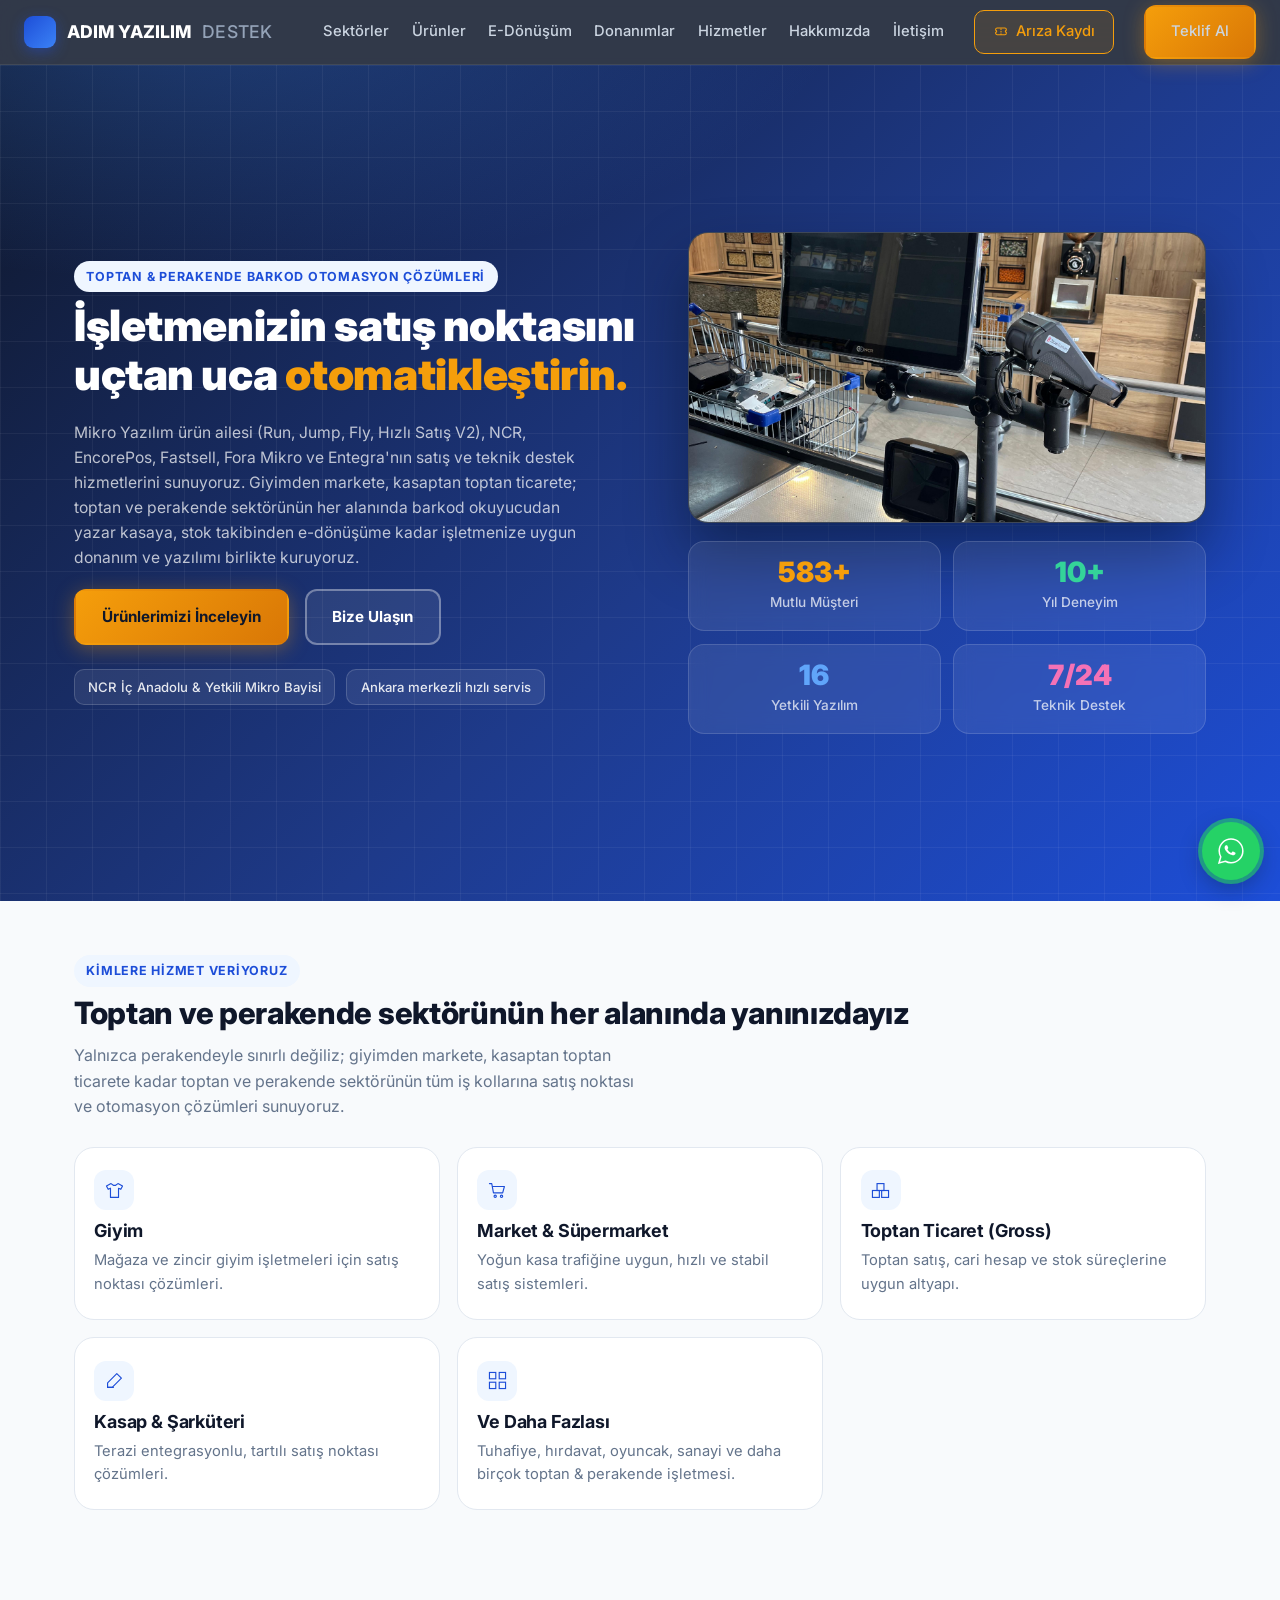
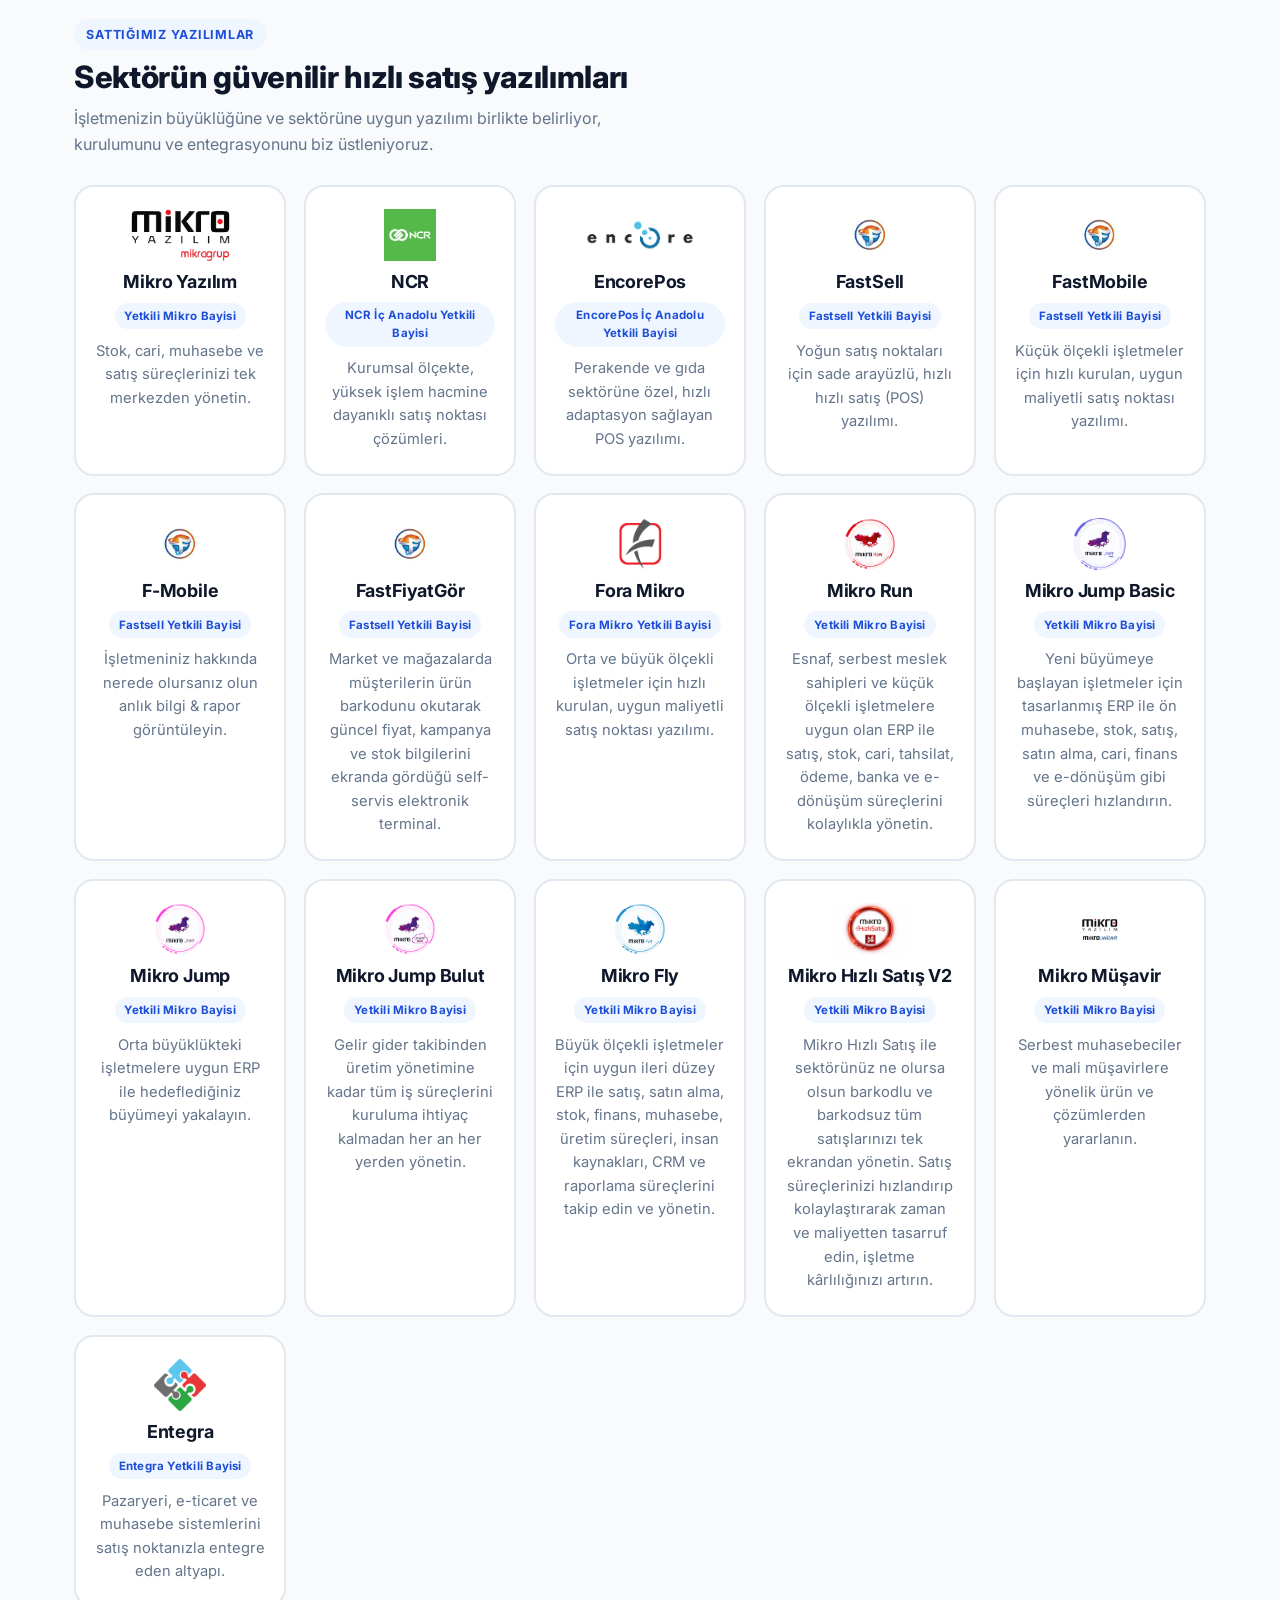
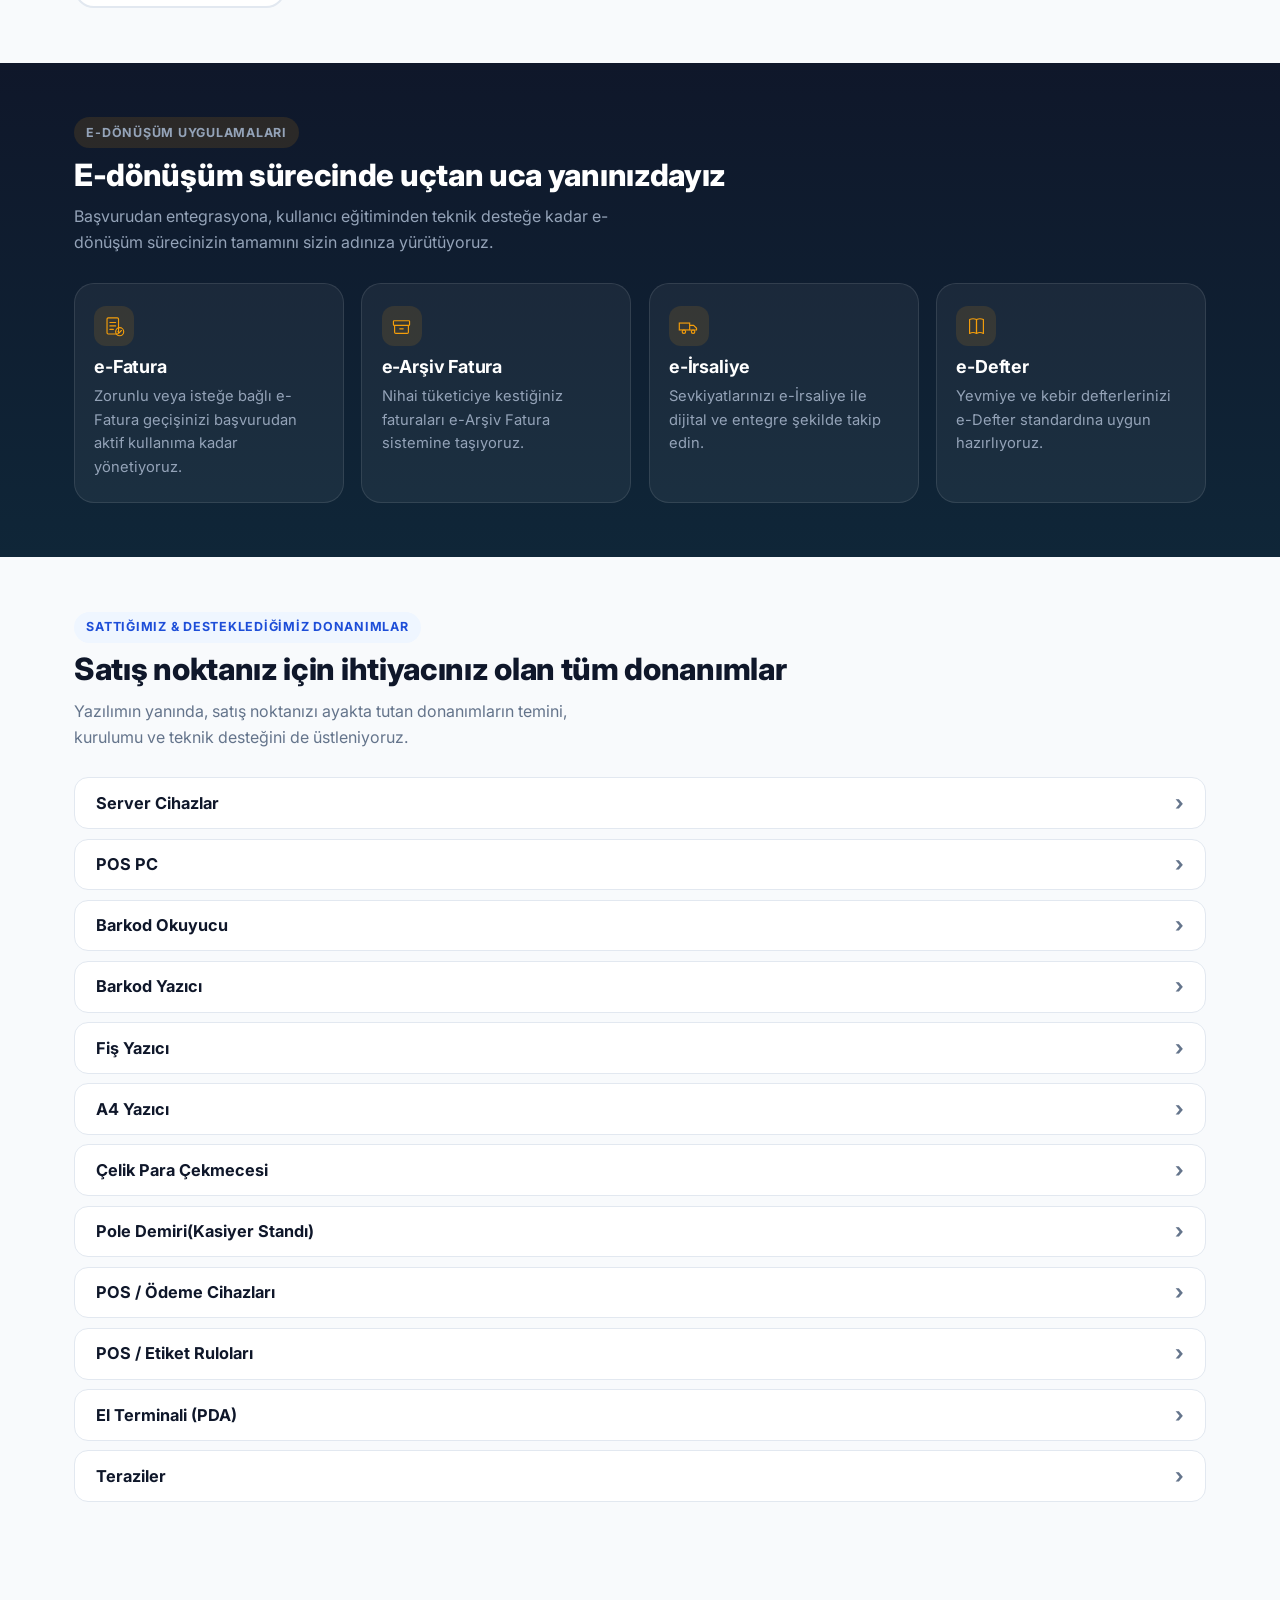
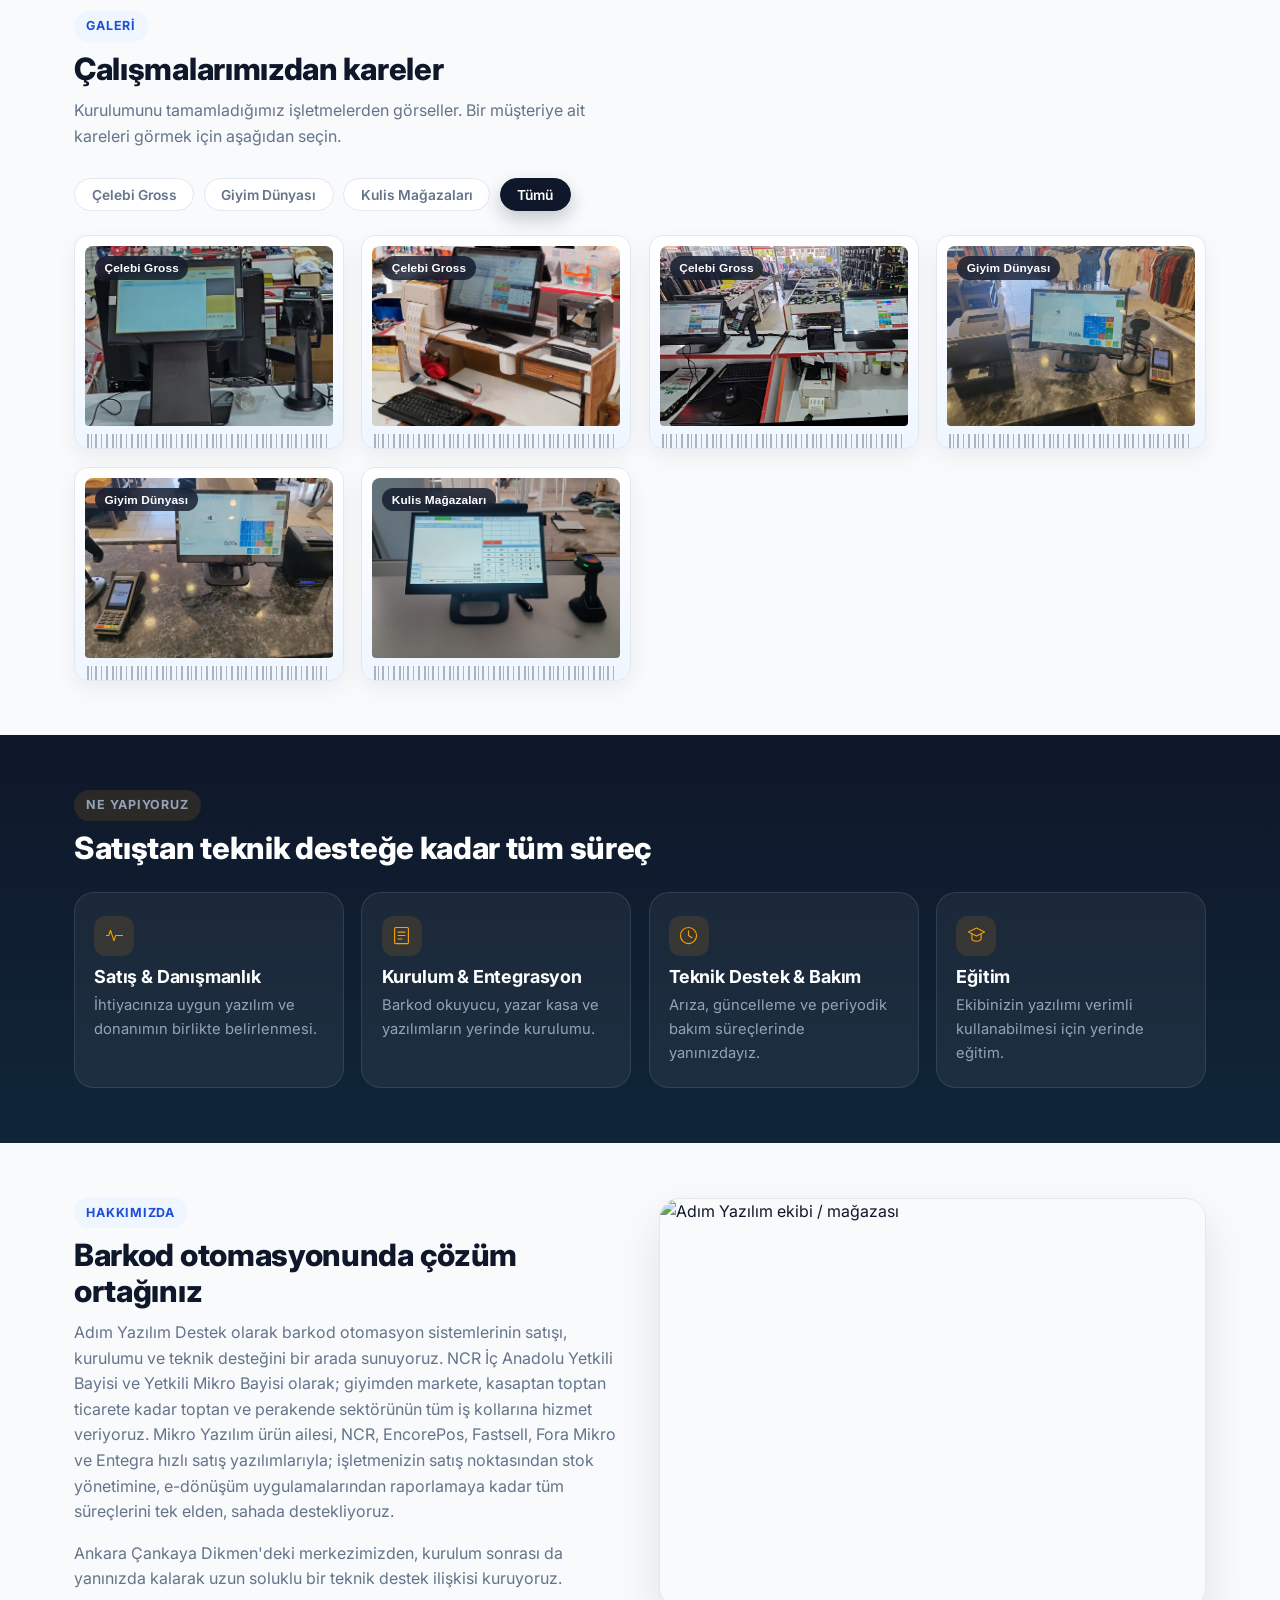
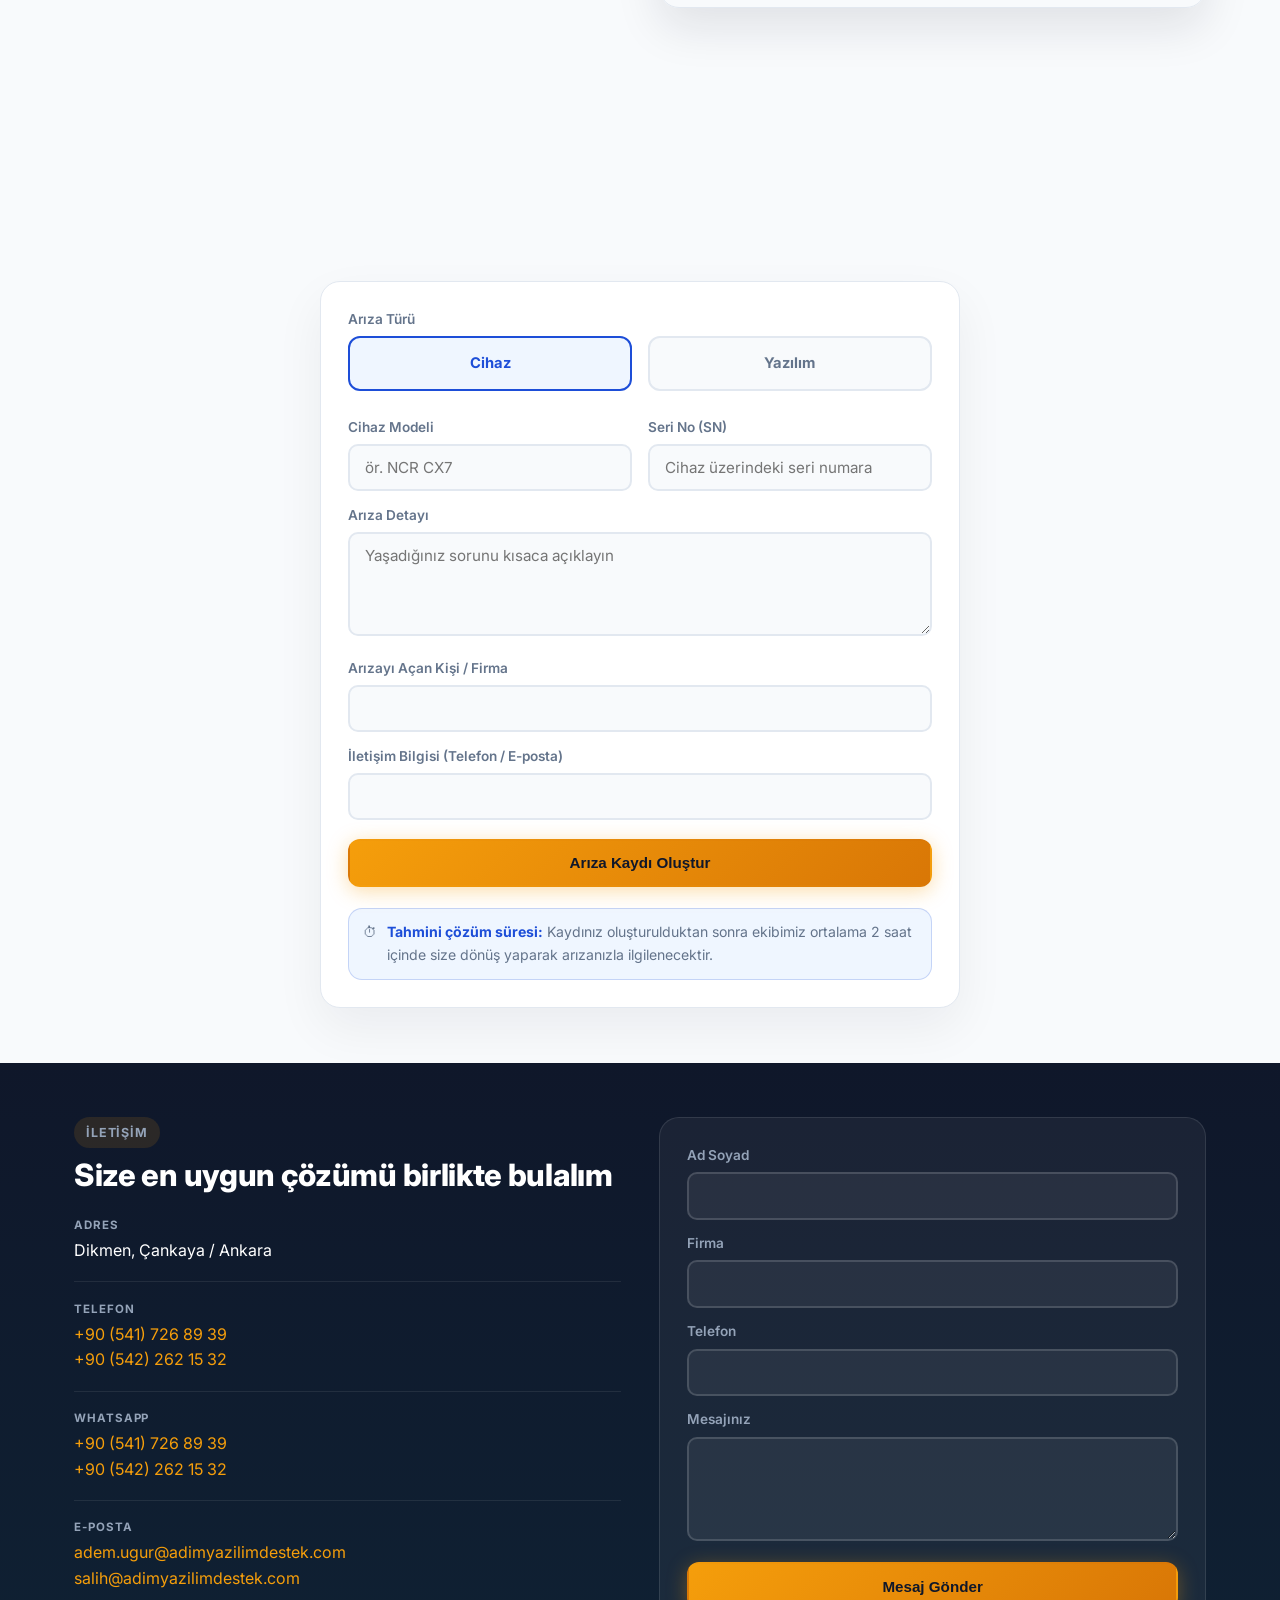
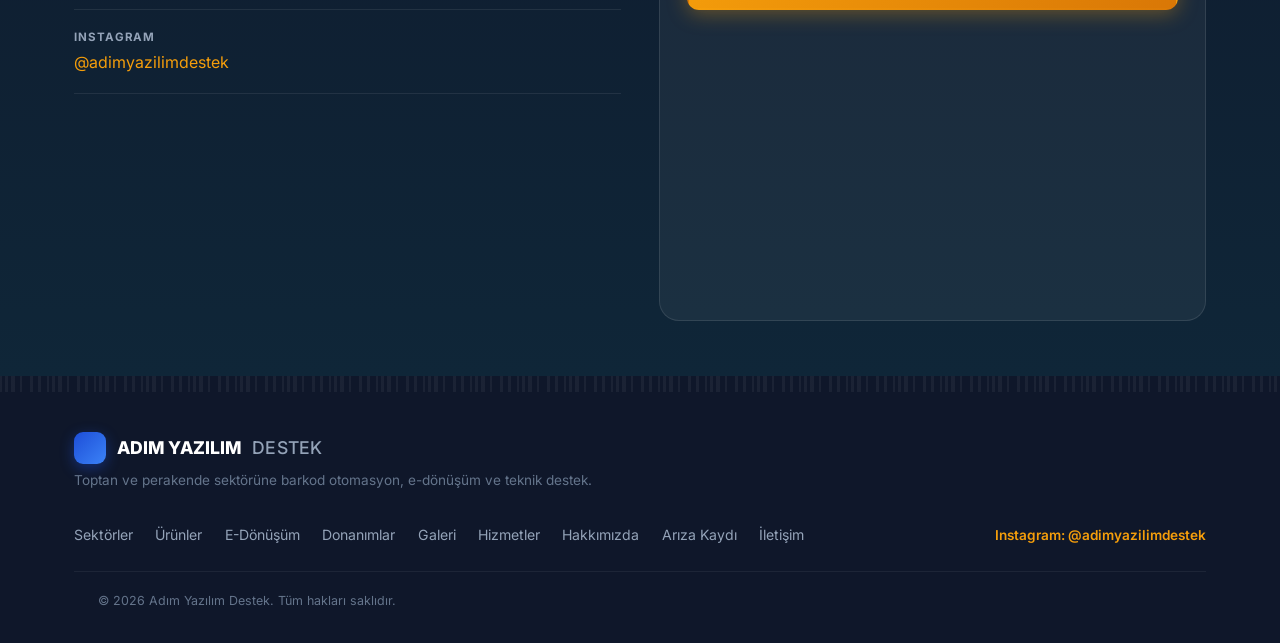
==== commit 56589de4: "Update index.html" ====
--- a/index.html
+++ b/index.html
@@ -733,39 +733,6 @@
     </div>
   </section>
 
-  <!-- ============ REFERANSLAR (KAYAN VİTRİN) ============ -->
-  <section class="references" id="referanslar">
-    <div class="container">
-      <p class="eyebrow">Referanslarımız</p>
-      <h2>Bize güvenen kurumlardan bazıları</h2>
-    </div>
-
-    <div class="ref-banner">
-      <button type="button" class="ref-arrow ref-arrow-prev" id="refPrev" aria-label="Önceki referanslar">‹</button>
-      <div class="ref-viewport" id="refViewport">
-        <div class="ref-track" id="refTrack">
-          <!-- DÜZENLEME NOTU: Kutu içindeki metni kaldırıp kendi logo görsellerinizi ekleyebilirsiniz. -->
-          <button type="button" class="ref-item" data-caption="Meteksan A.Ş."><img src="images/referans/referans-meteksan.png" alt="Meteksan A.Ş. logosu" loading="lazy"><span>Meteksan A.Ş.</span></button>
-          <button type="button" class="ref-item" data-caption="İşlek Gıda Tavukçuluk A.Ş."><img src="images/referans/referans-islek-gida.png" alt="İşlek Gıda Tavukçuluk logosu" loading="lazy"><span>İşlek Gıda Tavukçuluk A.Ş.</span></button>
-          <button type="button" class="ref-item" data-caption="Ulusoylar Market"><img src="images/referans/referans-ulusoylar.png" alt="Ulusoylar A.Ş. logosu" loading="lazy"><span>Ulusoylar Market</span></button>
-          <button type="button" class="ref-item" data-caption="Çelebi Çorap Çamaşır"><img src="images/referans/referans-celebi.png" alt="Çelebi Çorap Çamaşır logosu" loading="lazy"><span>Çelebi Çorap Çamaşır</span></button>
-          <button type="button" class="ref-item" data-caption="Fırsat Home AVM"><img src="images/referans/referans-firsat-home.png" alt="Fırsat Home AVM logosu" loading="lazy"><span>Fırsat Home AVM</span></button>
-          <button type="button" class="ref-item" data-caption="Göktaşlar Market"><img src="images/referans/referans-goktaslar.png" alt="Göktaşlar Market logosu" loading="lazy"><span>Göktaşlar Market</span></button>
-          <button type="button" class="ref-item" data-caption="Duranlar AVM"><img src="images/referans/referans-duranlar.png" alt="Duranlar AVM logosu" loading="lazy"><span>Duranlar AVM</span></button>
-          <button type="button" class="ref-item" data-caption="Koro Alüminyum A.Ş."><img src="images/referans/referans-koro-aluminyum.png" alt="Koro Alüminyum A.Ş. logosu" loading="lazy"><span>Koro Alüminyum A.Ş.</span></button>
-          <button type="button" class="ref-item" data-caption="Metin Oyuncak"><img src="images/referans/referans-metin-oyuncak.png" alt="Metin Oyuncak logosu" loading="lazy"><span>Metin Oyuncak</span></button>
-          <button type="button" class="ref-item" data-caption="Özdemirler Tuhafiye & Hırdavat"><img src="images/referans/referans-ozdemirler.png" alt="Özdemirler Tuhafiye logosu" loading="lazy"><span>Özdemirler Tuhafiye & Hırdavat</span></button>
-          <button type="button" class="ref-item" data-caption="Santral Mağazaları"><img src="images/referans/referans-santral.png" alt="Santral Mağazaları logosu" loading="lazy"><span>Santral Mağazaları</span></button>
-          <button type="button" class="ref-item" data-caption="Kulis Giyim"><img src="images/referans/referans-kulis.png" alt="Kulis Mağazaları logosu" loading="lazy"><span>Kulis Giyim</span></button>
-          <button type="button" class="ref-item" data-caption="Gazi Üniversitesi"><img src="images/referans/referans-gazi-universitesi.png" alt="Gazi Üniversitesi logosu" loading="lazy"><span>Gazi Üniversitesi</span></button>
-          <button type="button" class="ref-item" data-caption="Giyim Dünyası"><img src="images/referans/referans-giyim-dunyasi.png" alt="Giyim Dünyası logosu" loading="lazy"><span>Giyim Dünyası</span></button>
-        </div>
-      </div>
-      <button type="button" class="ref-arrow ref-arrow-next" id="refNext" aria-label="Sonraki referanslar">›</button>
-       <!--<p class="ref-hint">Sağ/sol oklarla veya dokunarak gezinin. Tıklayarak/dokunarak büyütebilirsiniz.</p>-->
-    </div>
-  </section>
-
   <!-- ============ GALERİ ============ -->
   <section class="section gallery" id="galeri">
     <div class="container">
@@ -818,7 +785,7 @@
 
   <script>
     (function () {
-      /* ---------- Ortak Lightbox (Referanslar + Galeri) ---------- */
+      /* ---------- Galeri Lightbox ---------- */
       var lightbox = document.getElementById('lightbox');
       var lightboxImg = document.getElementById('lightboxImg');
       var lightboxCaption = document.getElementById('lightboxCaption');
@@ -888,37 +855,6 @@
         touchStartX = null;
       });
 
-      /* ---------- Referanslar: ok tuşlarıyla gezinme ---------- */
-      var viewport = document.getElementById('refViewport');
-      var track = document.getElementById('refTrack');
-      var refPrev = document.getElementById('refPrev');
-      var refNext = document.getElementById('refNext');
-      if (track && viewport) {
-        var refButtons = Array.prototype.slice.call(track.querySelectorAll('button[data-caption]'));
-        var refList = refButtons.map(function (btn) {
-          var img = btn.querySelector('img');
-          return { src: img.src, caption: btn.getAttribute('data-caption') };
-        });
-        refButtons.forEach(function (btn, i) {
-          btn.addEventListener('click', function () { openLightbox(refList, i); });
-        });
-
-        function scrollByPage(dir) {
-          viewport.scrollBy({ left: dir * viewport.clientWidth * 0.9, behavior: 'smooth' });
-        }
-        if (refPrev) refPrev.addEventListener('click', function () { scrollByPage(-1); });
-        if (refNext) refNext.addEventListener('click', function () { scrollByPage(1); });
-
-        function updateArrows() {
-          var maxScroll = track.scrollWidth - viewport.clientWidth - 1;
-          if (refPrev) refPrev.disabled = viewport.scrollLeft <= 0;
-          if (refNext) refNext.disabled = maxScroll <= 0 || viewport.scrollLeft >= maxScroll;
-        }
-        viewport.addEventListener('scroll', updateArrows);
-        window.addEventListener('resize', updateArrows);
-        updateArrows();
-      }
-
       /* ---------- GALERİ LİSTESİ ----------
          Yeni müşteri eklemek için: (1) images/galeri/ altında klasör aç,
          (2) klasöre 1.jpg, 2.jpg... diye fotoğraf yükle, (3) aşağıya bir
@@ -988,6 +924,13 @@
             btn.textContent = customer.name;
             galleryFilters.appendChild(btn);
           });
+
+          /* "Tümü" düğmesi her zaman en sonda kalsın: yeni müşteri
+             filtreleri eklendikçe bu düğme otomatik olarak listenin
+             sonuna taşınır (elemanı zaten DOM'da olduğu için appendChild
+             onu olduğu yerden alıp en sona taşır). */
+          var allFilterBtn = galleryFilters.querySelector('[data-filter="all"]');
+          if (allFilterBtn) galleryFilters.appendChild(allFilterBtn);
 
           /* Galeri kartları */
           found.forEach(function (item, idx) {
@@ -1330,6 +1273,22 @@
             <a href="https://instagram.com/adimyazilimdestek" target="_blank" rel="noopener">@adimyazilimdestek</a>
           </li>
         </ul>
+
+        <!-- DÜZENLEME NOTU: Haritada başka bir adres/konum göstermek isterseniz
+             aşağıdaki src içindeki "Dikmen,+Çankaya,+Ankara" kısmını kendi
+             adresinizle değiştirin (boşluklar yerine + kullanın). -->
+        <div class="contact-map">
+          <iframe
+            src="https://www.google.com/maps?q=Dikmen,+Çankaya,+Ankara&output=embed"
+            width="100%"
+            height="220"
+            style="border:0"
+            allowfullscreen=""
+            loading="lazy"
+            referrerpolicy="no-referrer-when-downgrade"
+            title="Adım Yazılım Destek konum haritası">
+          </iframe>
+        </div>
       </div>
 
       <!-- NOT: Form, Web3Forms servisi üzerinden e-posta bildirimi gönderir.
@@ -1428,7 +1387,6 @@
       <a href="#markalar">Ürünler</a>
       <a href="#edonusum">E-Dönüşüm</a>
       <a href="#donanimlar">Donanımlar</a>
-      <a href="#referanslar">Referanslar</a>
       <a href="#galeri">Galeri</a>
       <a href="#hizmetler">Hizmetler</a>
       <a href="#hakkimizda">Hakkımızda</a>
@@ -1483,10 +1441,10 @@
     };
 
     var staticSelectors = [
-      '.section .eyebrow', '.references .eyebrow',
-      '.section > .container > h2', '.references > .container > h2',
+      '.section .eyebrow',
+      '.section > .container > h2',
       '.section .section-lead',
-      '.sector-card', '.brand-card', '.service-card', '.hw-item', '.ref-item',
+      '.sector-card', '.brand-card', '.service-card', '.hw-item',
       '.about-copy', '.about-media', '.contact-info', '.contact-form', '.ticket-form'
     ];
     window.revealElements(document.querySelectorAll(staticSelectors.join(',')));
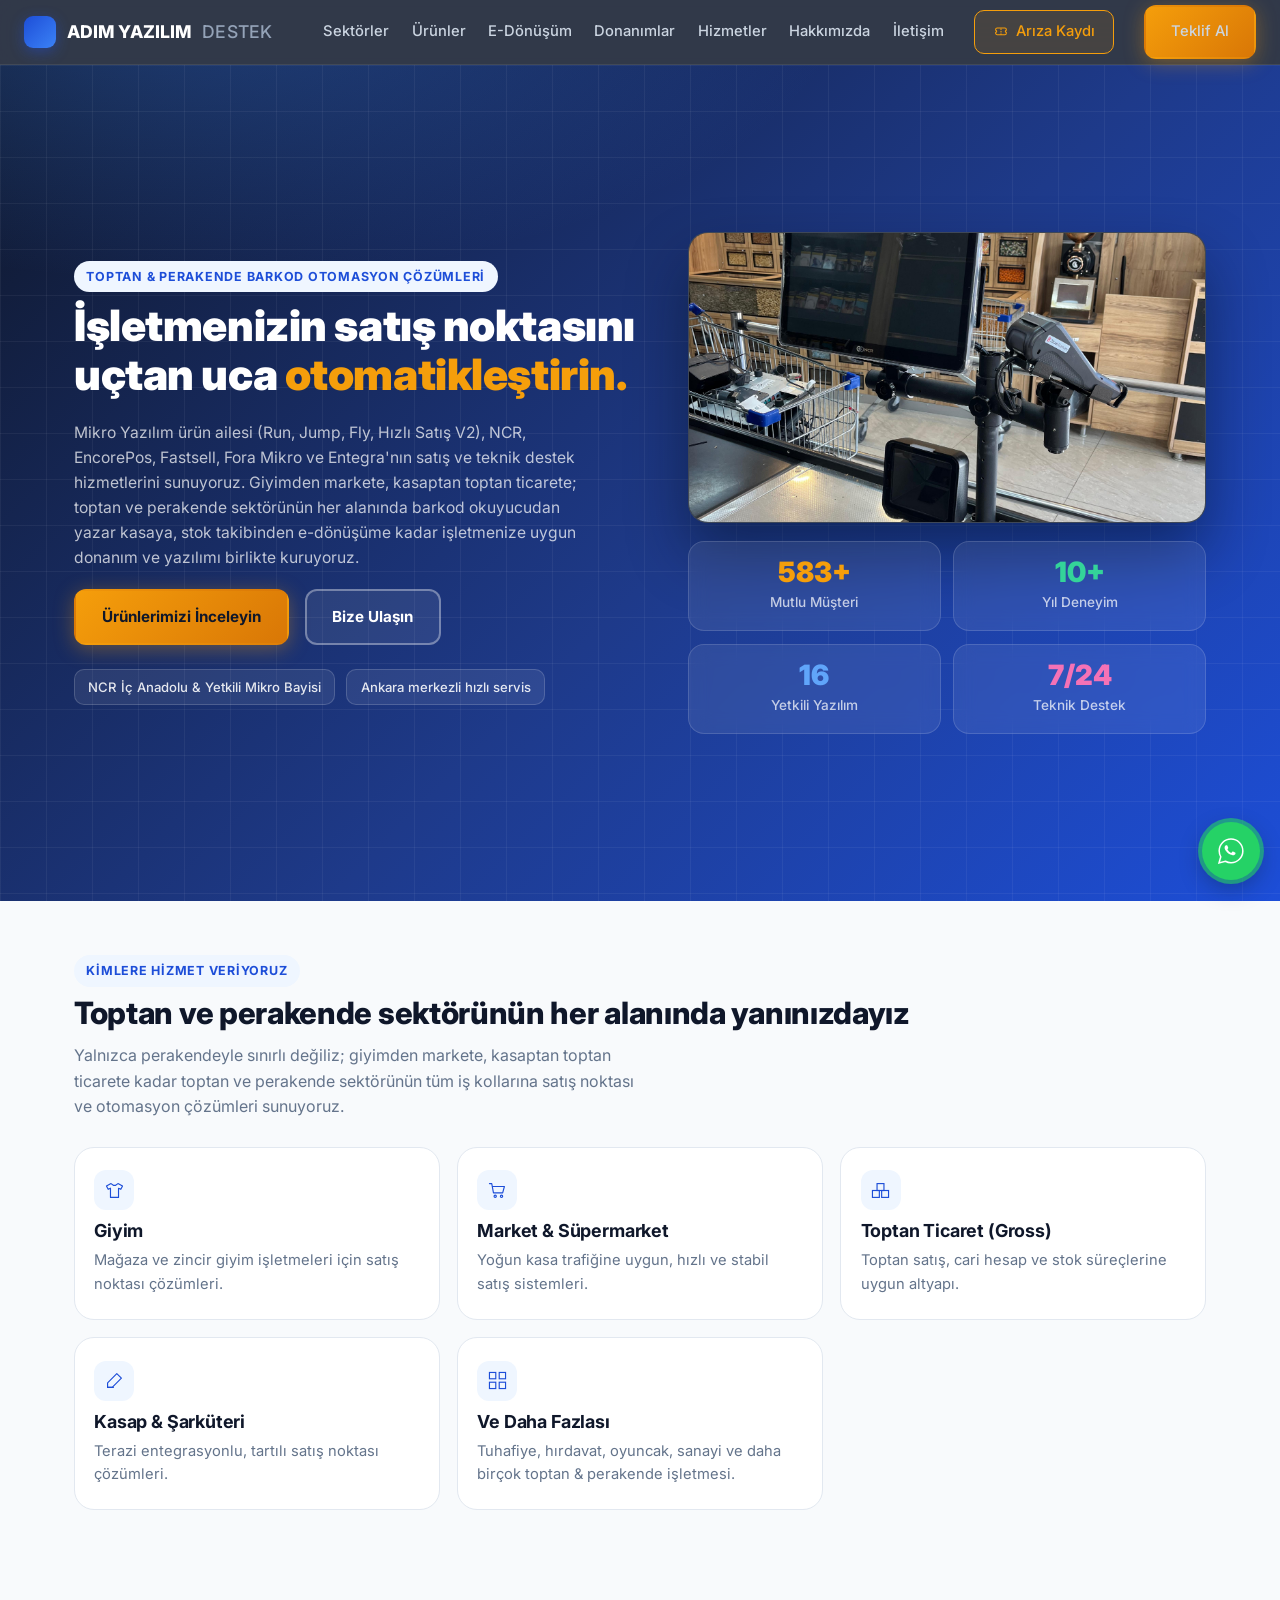
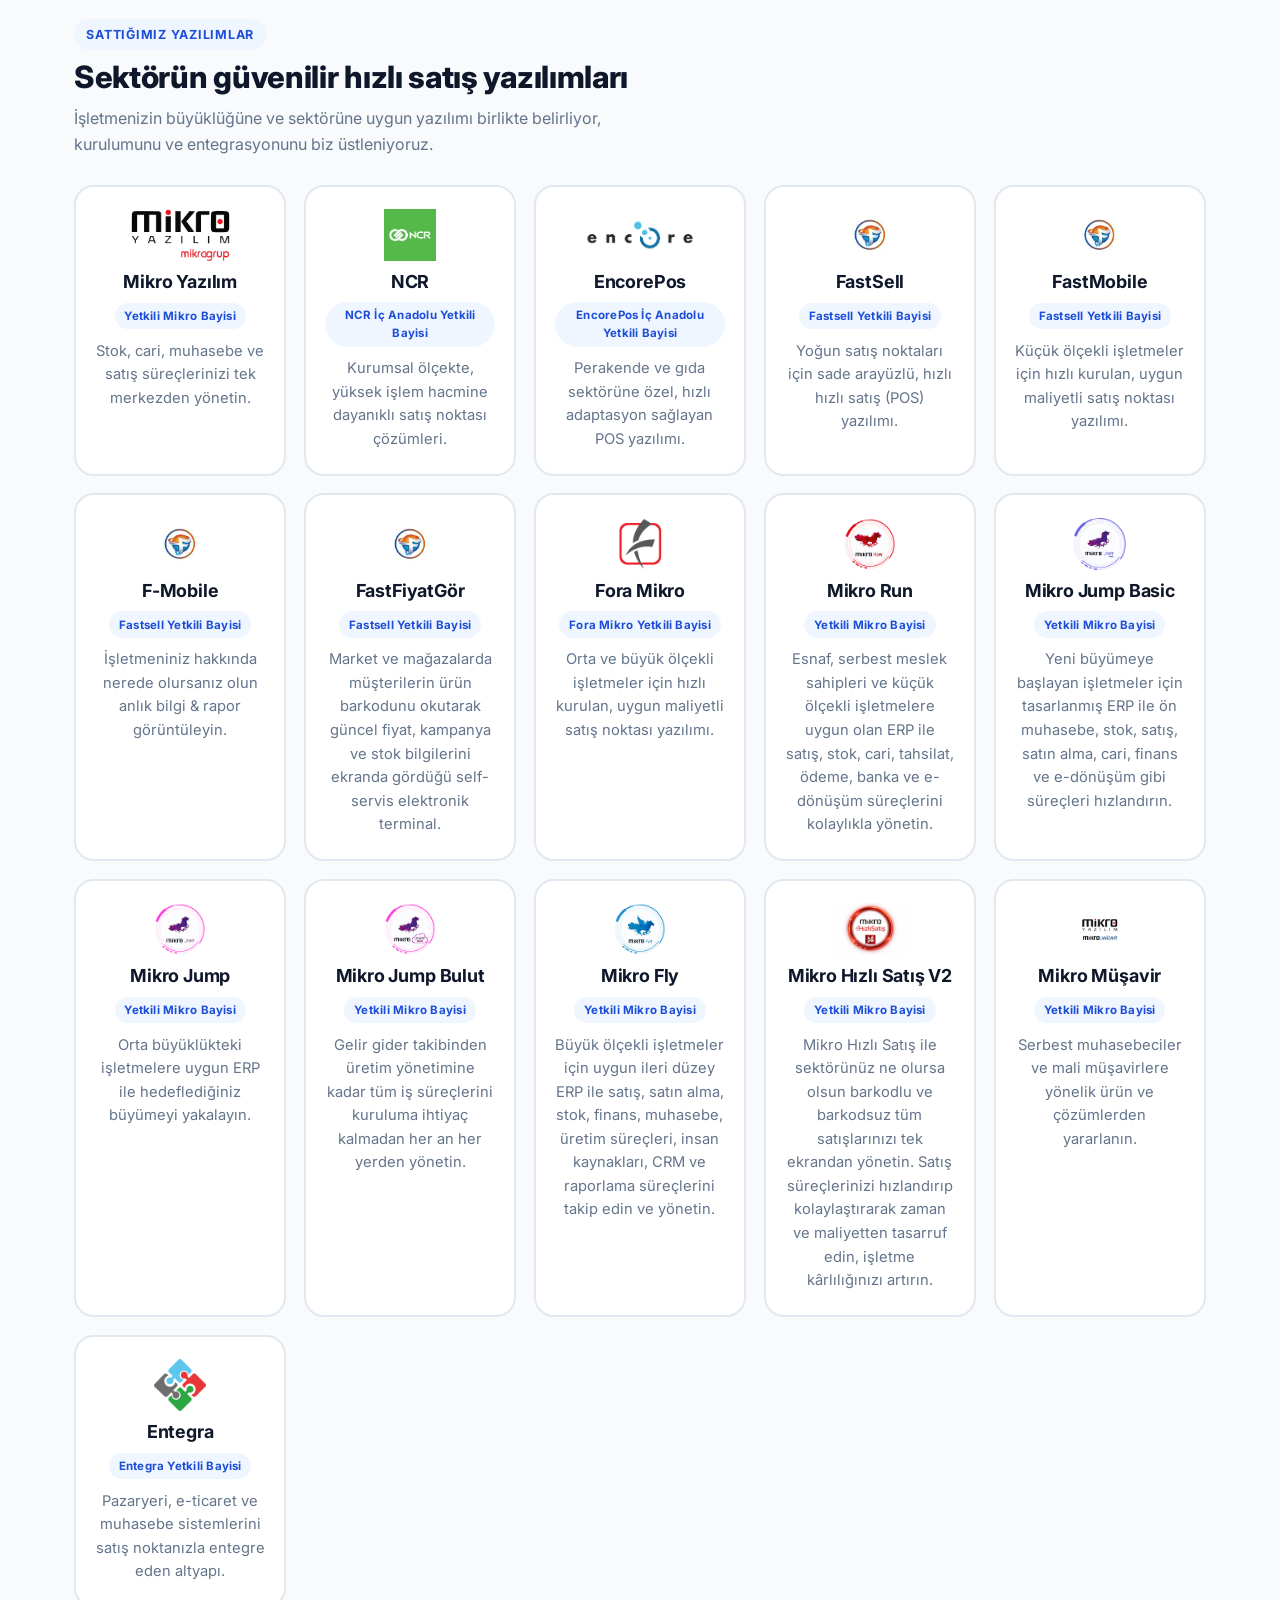
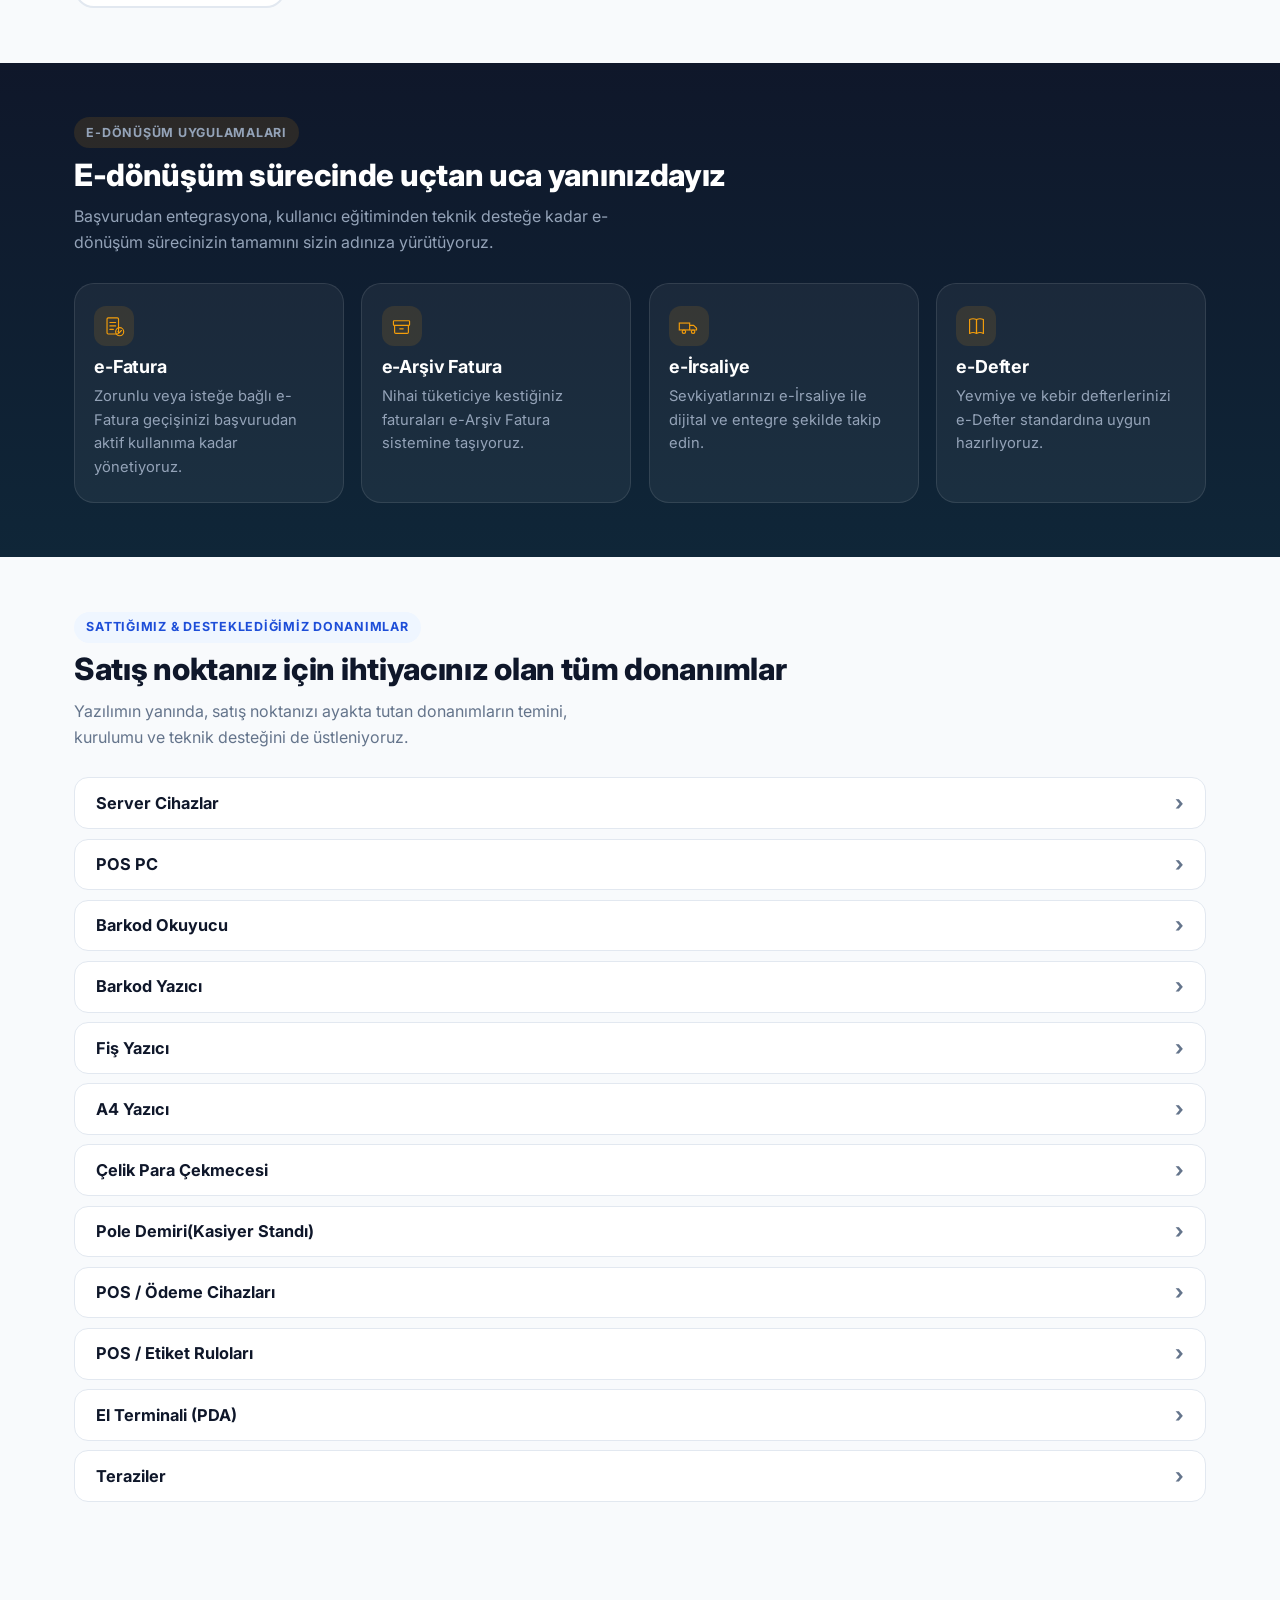
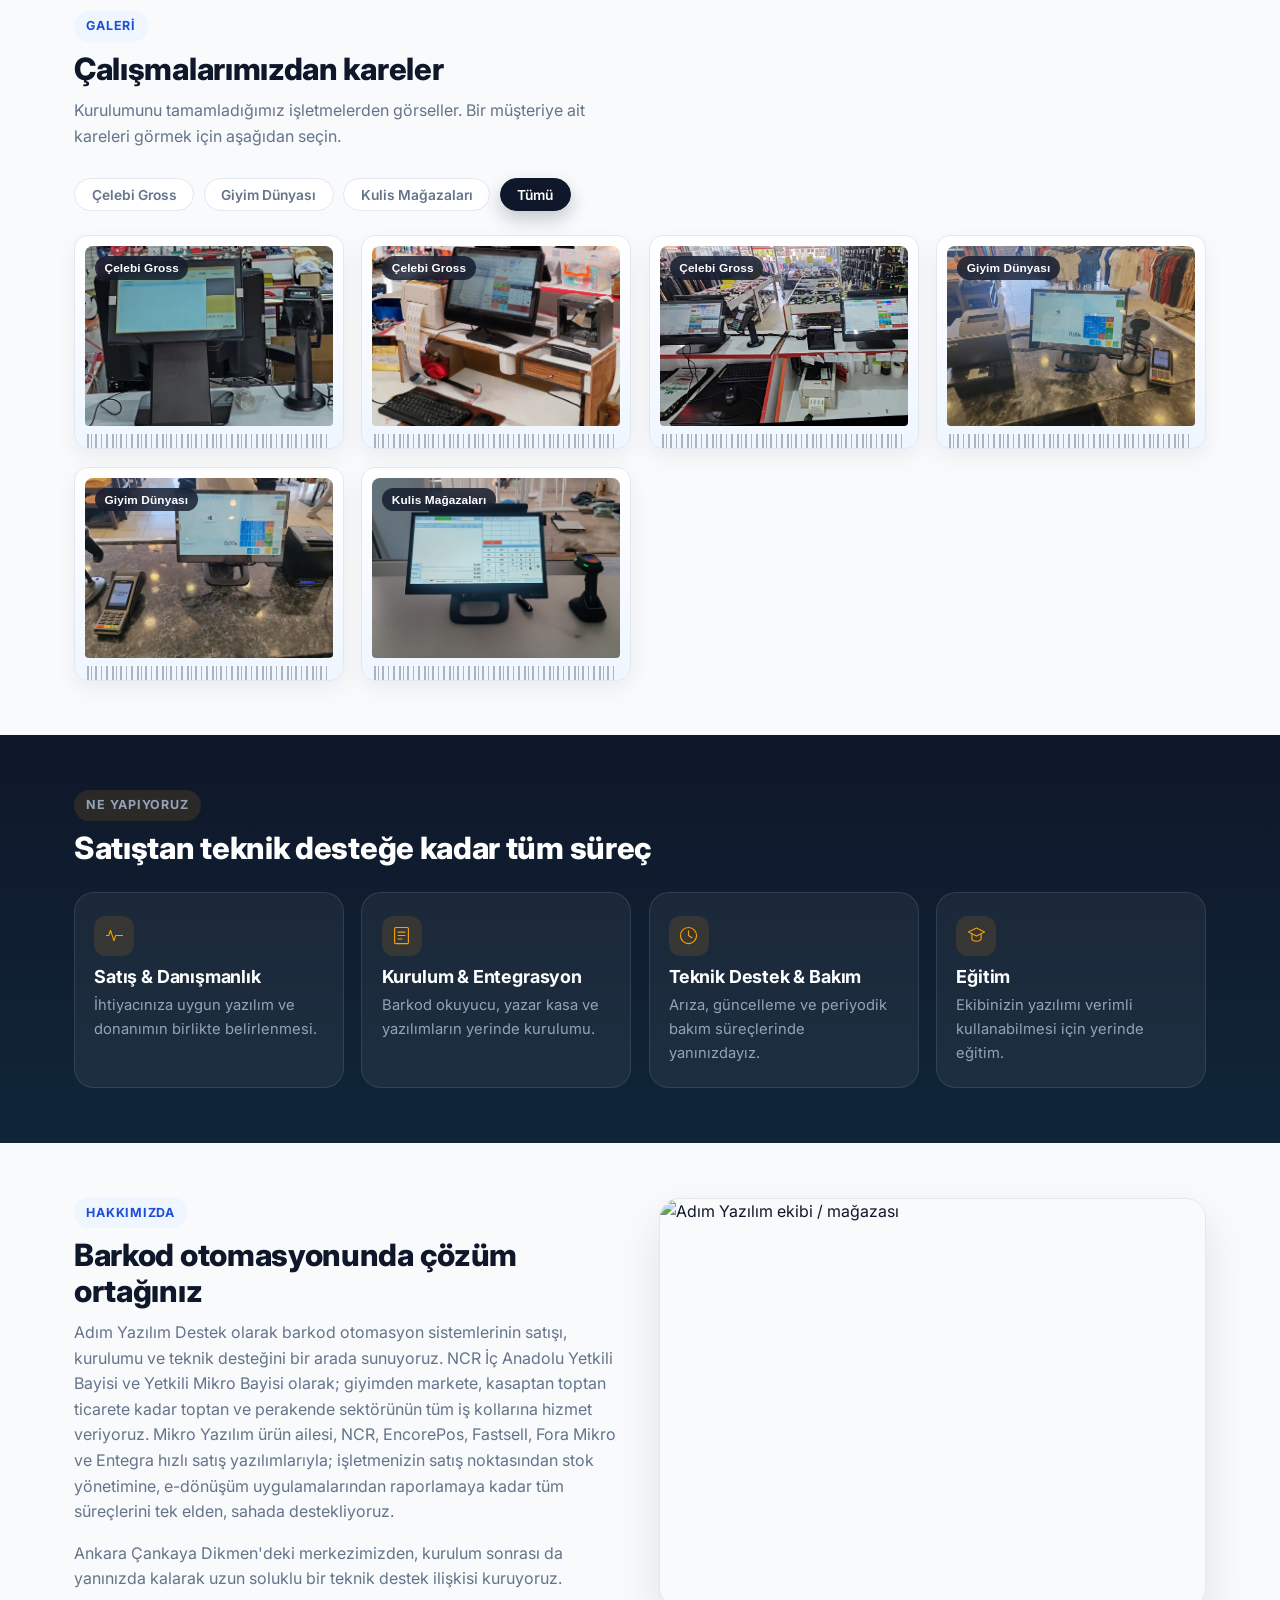
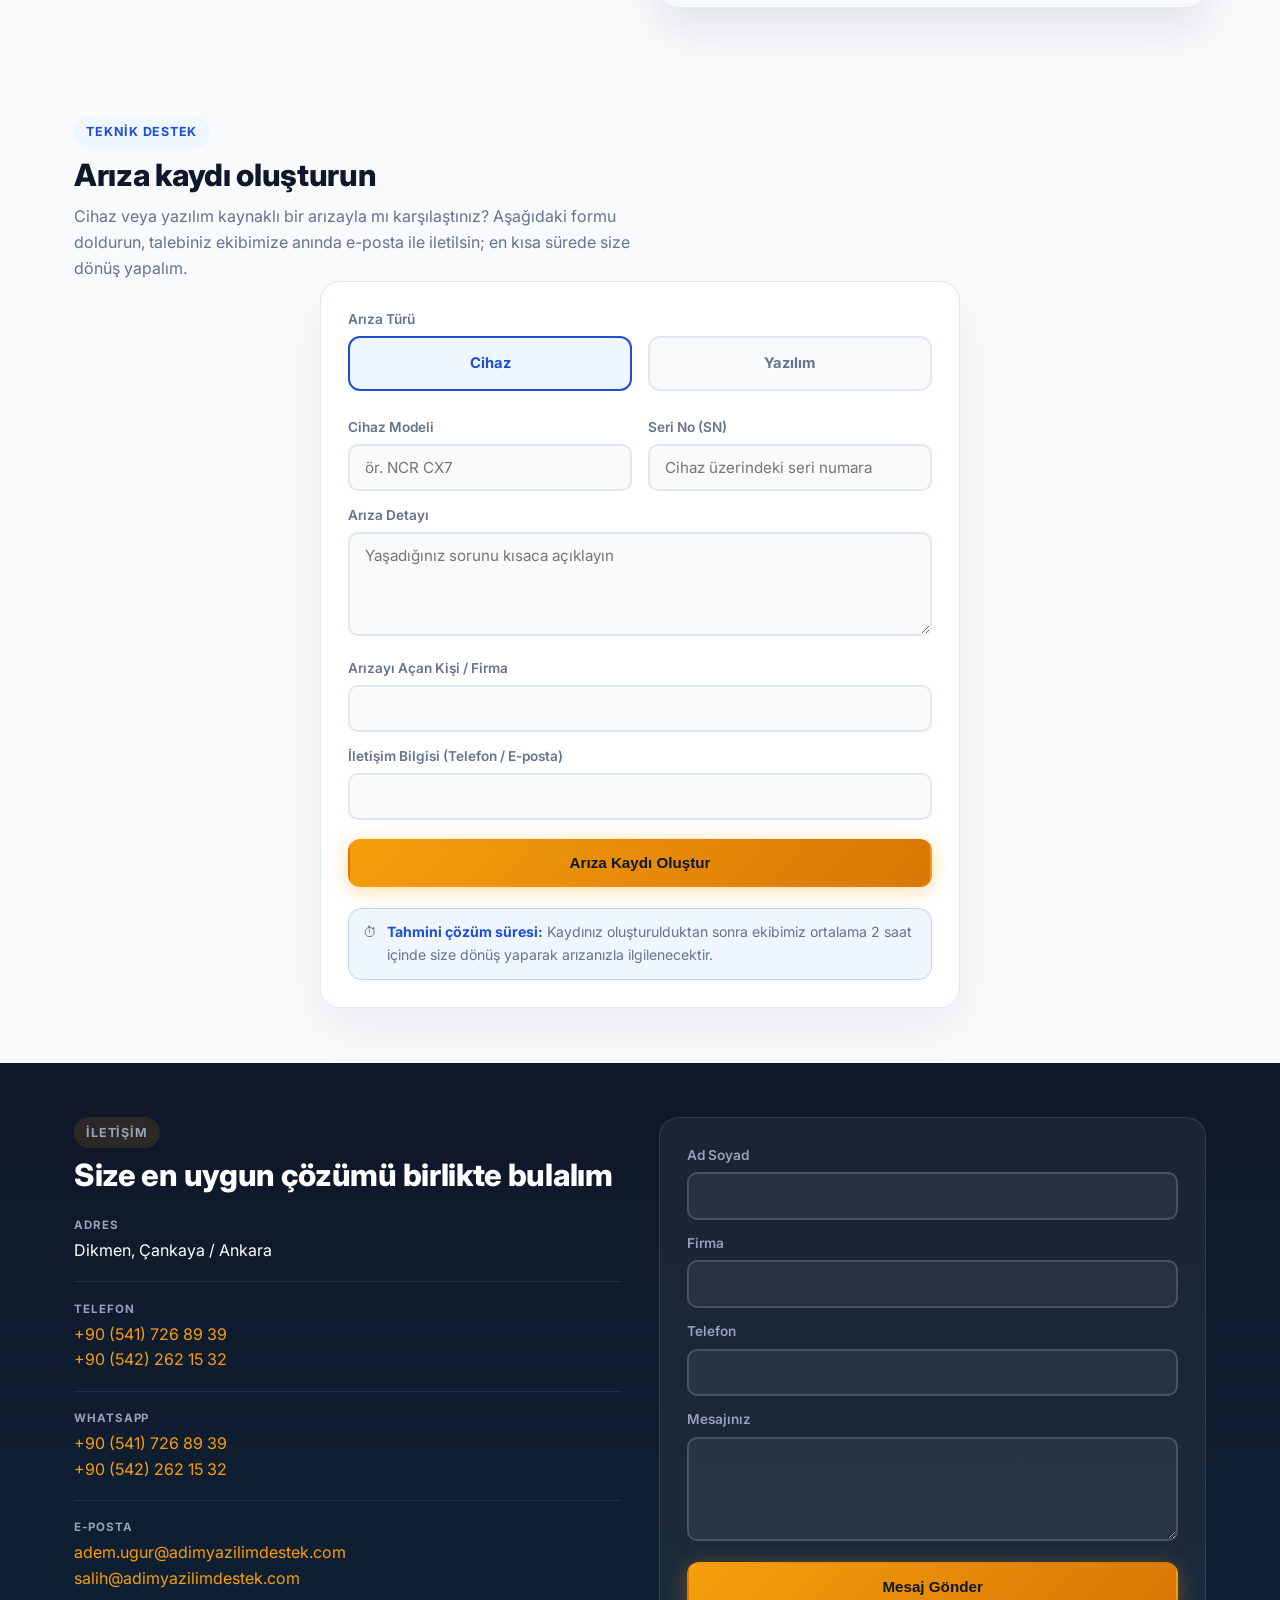
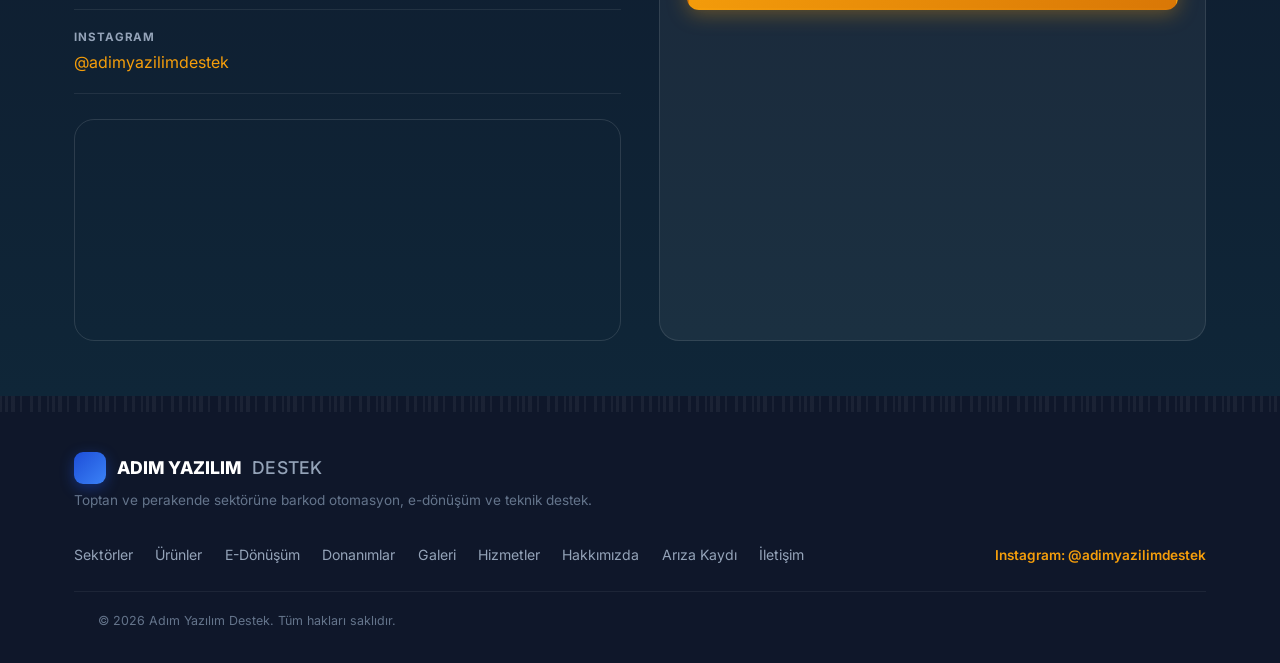
==== commit 0e8c90eb: "Update index.html" ====
--- a/index.html
+++ b/index.html
@@ -860,10 +860,21 @@
          (2) klasöre 1.jpg, 2.jpg... diye fotoğraf yükle, (3) aşağıya bir
          satır ekle. Yukarıdaki "GALERİYE YENİ MÜŞTERİ EKLEME" notuna bakın. */
       var galleryCustomers = [
-        { slug: 'firsat-home', name: 'Fırsat Home' },
-        { slug: 'celebi-gross', name: 'Çelebi Gross' },
-        { slug: 'giyim-dunyasi', name: 'Giyim Dünyası' },
-        { slug: 'kulis-giyim', name: 'Kulis Mağazaları' }
+        { slug: 'firsat-home', name: 'Fırsat Home - Ankara' },
+        { slug: 'celebi-gross', name: 'Çelebi Gross - Ankara' },
+        { slug: 'giyim-dunyasi', name: 'Giyim Dünyası - Ankara' },
+        { slug: 'kulis-giyim', name: 'Kulis Mağazaları - Ankara' },
+        { slug: 'basak-market', name: 'Basak Market - Karabük' },
+        { slug: 'celebi-gimsapark', name: 'Çelebi - Ankara' },
+        { slug: 'duranlar', name: 'Duranlar - Afyonkarahisar' },
+        { slug: 'giyim-market', name: 'Giyim Market - Ankara' },
+        { slug: 'goktaslar', name: 'Göktaşlar Market - Karabük' },
+        { slug: 'islek', name: 'İşlek Tavuk - Afyonkarahisar' },
+        { slug: 'meteksan', name: 'Meteksan - Ankara' },
+        { slug: 'orpa', name: 'Orpa Gross - Ankara' },
+        { slug: 'ozdemirler', name: 'Özdemirler Tuhafiye - Ankara' },
+        { slug: 'shell', name: 'Shell Benzinlik - Eskişehir' },
+        { slug: 'ulusoylar', name: 'Ulusoylar Market - Karabük' },
         // örnek yeni satır: { slug: 'ulusoylar-market', name: 'Ulusoylar Market' },
       ];
 
--- a/style.css
+++ b/style.css
@@ -616,143 +616,6 @@
 .service-icon svg{ width:26px; height:26px; }
 .service-card h3{ color:var(--white); margin-bottom:.4em; }
 .service-card p{ font-size:.92rem; margin:0; }
-
-/* =========================================================
-   REFERANSLAR (KAYAN VİTRİN)
-   ========================================================= */
-.references{ padding:4.5rem 0 5rem; background:var(--bg); }
-.references .container{ text-align:left; margin-bottom:2.2rem; }
-
-.ref-banner{
-  --ref-item-w:280px;
-  position:relative;
-  display:flex;
-  align-items:center;
-  background:var(--white);
-  padding:2.6rem 0;
-  border-top:1px solid var(--border);
-  border-bottom:1px solid var(--border);
-}
-
-.ref-viewport{
-  position:relative;
-  flex:1 1 auto;
-  min-width:0;
-  overflow-x:auto;
-  overflow-y:hidden;
-  scroll-behavior:smooth;
-  scroll-snap-type:x proximity;
-  -webkit-overflow-scrolling:touch;
-  padding:.4rem 24px;
-  scrollbar-width:none;
-  -ms-overflow-style:none;
-}
-.ref-viewport::-webkit-scrollbar{ display:none; }
-
-.ref-track{
-  display:flex;
-  align-items:stretch;
-  gap:1.5rem;
-  width:max-content;
-}
-
-.ref-item{
-  scroll-snap-align:start;
-  flex:0 0 var(--ref-item-w);
-  width:var(--ref-item-w);
-  display:flex;
-  flex-direction:column;
-  align-items:center;
-  justify-content:center;
-  gap:1rem;
-  text-align:center;
-  background:var(--bg);
-  border:1px solid var(--border);
-  border-radius:var(--radius);
-  padding:2rem 1.5rem;
-  transition:transform .25s ease, box-shadow .25s ease, border-color .25s ease, background .25s ease;
-  font:inherit;
-  cursor:pointer;
-}
-.ref-item:hover,
-.ref-item:focus-visible{
-  transform:translateY(-5px);
-  box-shadow:0 16px 34px rgba(29,78,216,.15);
-  border-color:var(--blue-500);
-  background:var(--white);
-  outline:none;
-}
-.ref-item img{
-  height:140px;
-  width:100%;
-  max-width:100%;
-  object-fit:contain;
-  pointer-events:none;
-}
-.ref-item span{
-  font-family:var(--font-mono);
-  font-weight:600;
-  font-size:.85rem;
-  color:var(--navy-800);
-  letter-spacing:.01em;
-  opacity:.85;
-  display:-webkit-box;
-  -webkit-line-clamp:2;
-  -webkit-box-orient:vertical;
-  overflow:hidden;
-  text-overflow:ellipsis;
-}
-.ref-hint{
-  margin:1.1rem 24px 0;
-  font-size:.78rem;
-  color:var(--text-muted);
-}
-
-/* Sağ / sol gezinme okları */
-.ref-arrow{
-  flex:0 0 auto;
-  width:46px;
-  height:46px;
-  margin:0 14px;
-  border-radius:50%;
-  border:1px solid var(--border);
-  background:var(--white);
-  color:var(--blue-700);
-  font-size:1.4rem;
-  line-height:1;
-  display:flex;
-  align-items:center;
-  justify-content:center;
-  cursor:pointer;
-  transition:border-color .2s ease, color .2s ease, transform .15s ease, opacity .2s ease, box-shadow .2s ease;
-  z-index:3;
-}
-.ref-arrow:hover:not(:disabled),
-.ref-arrow:focus-visible:not(:disabled){
-  border-color:var(--blue-700);
-  box-shadow:0 8px 20px rgba(29,78,216,.2);
-  transform:translateY(-2px);
-  outline:none;
-}
-.ref-arrow:disabled{
-  opacity:.35;
-  cursor:default;
-}
-
-@media (max-width: 900px){
-  .ref-banner{ --ref-item-w:220px; }
-  .ref-item img{ height:110px; }
-}
-
-@media (max-width: 640px){
-  .ref-banner{ --ref-item-w:180px; padding:2rem 0; }
-  .ref-viewport{ padding:.4rem 6px; }
-  .ref-track{ gap:1rem; }
-  .ref-item{ padding:1.4rem 1.1rem; }
-  .ref-item img{ height:95px; }
-  .ref-item span{ font-size:.78rem; }
-  .ref-arrow{ width:34px; height:34px; font-size:1.1rem; margin:0 4px; }
-}
 
 /* =========================================================
    GALERİ
@@ -870,7 +733,7 @@
   .gallery-item-badge{ left:14px; top:14px; font-size:.68rem; padding:.35em .7em; }
 }
 
-/* ---------- Ortak Lightbox (Referanslar + Galeri büyütme) ---------- */
+/* ---------- Galeri Lightbox (büyütme) ---------- */
 .lightbox{
   position:fixed;
   inset:0;
@@ -1002,6 +865,15 @@
 }
 .contact-list a{ color:var(--accent); }
 .contact-list a:hover{ text-decoration:underline; }
+
+.contact-map{
+  margin-top:1.6rem;
+  border-radius:var(--radius-lg);
+  overflow:hidden;
+  border:1px solid rgba(255,255,255,.12);
+  line-height:0;
+}
+.contact-map iframe{ display:block; width:100%; height:220px; }
 .contact-label{
   display:block;
   font-size:.72rem;
@@ -1241,11 +1113,6 @@
   .hw-item-panel-inner{ padding:0 1.3rem; }
   .hw-item-media{ margin-bottom:1.1rem; }
   .hw-item-desc{ margin-bottom:1.1rem; }
-
-  .references{ padding:3rem 0 3.3rem; }
-  .ref-banner{ padding:1.8rem 0; }
-  .ref-item{ padding:1.5rem 1.2rem; }
-  .ref-item img{ height:110px; }
 
   .gallery-grid{ margin-top:1.5rem; gap:1.1rem; }
   .gallery-item img{ height:180px; }
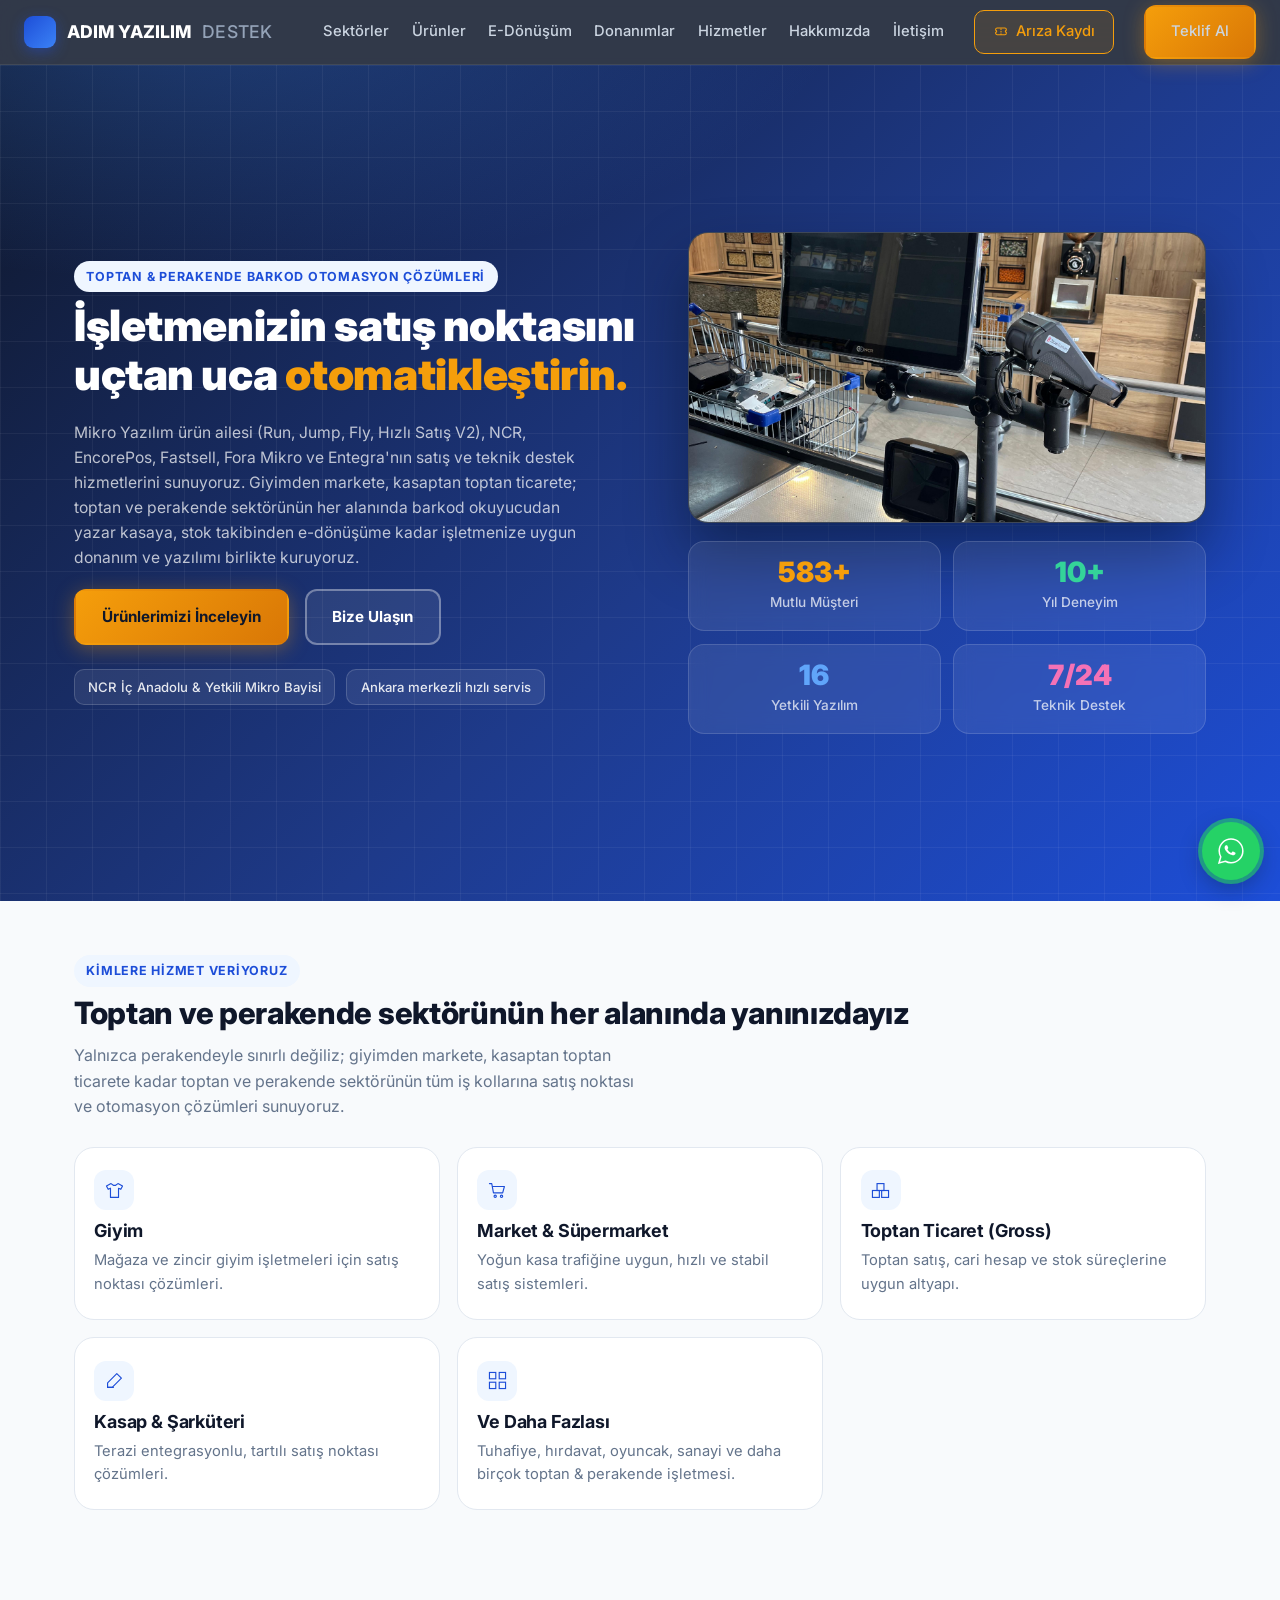
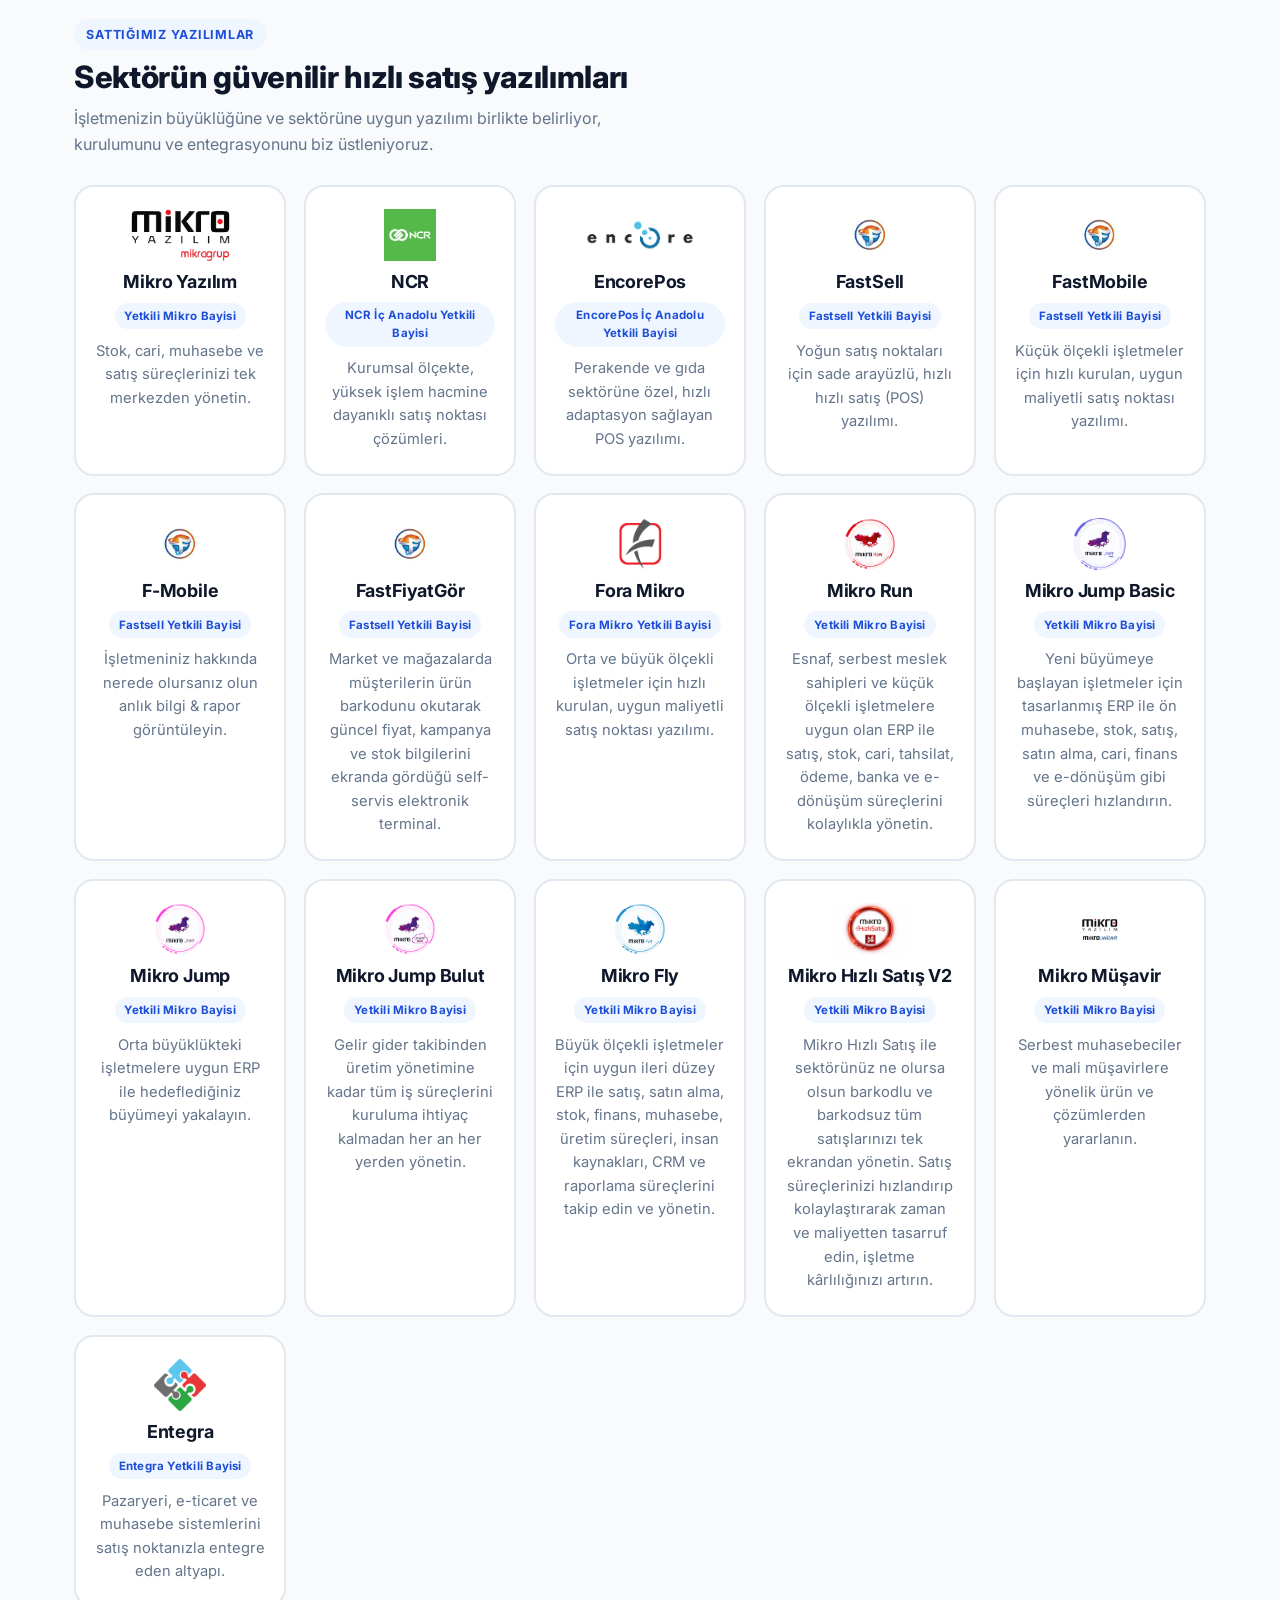
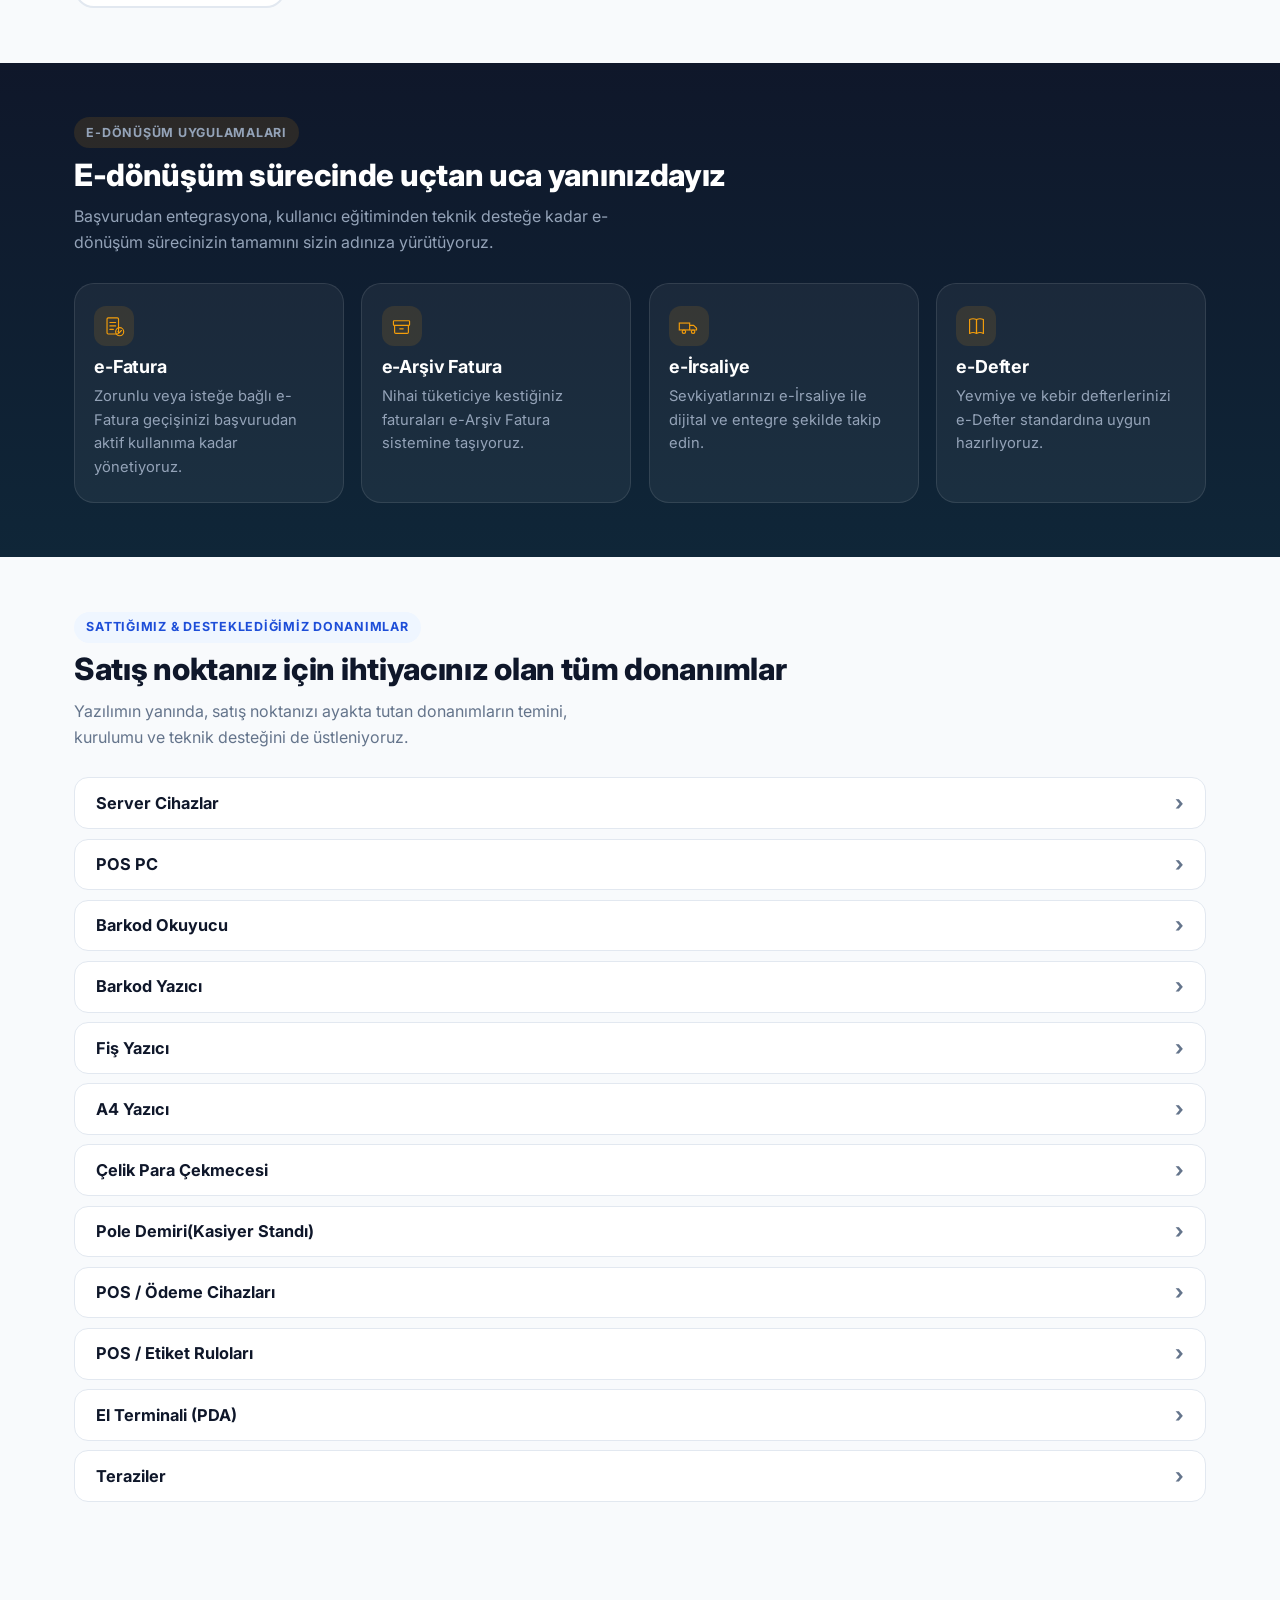
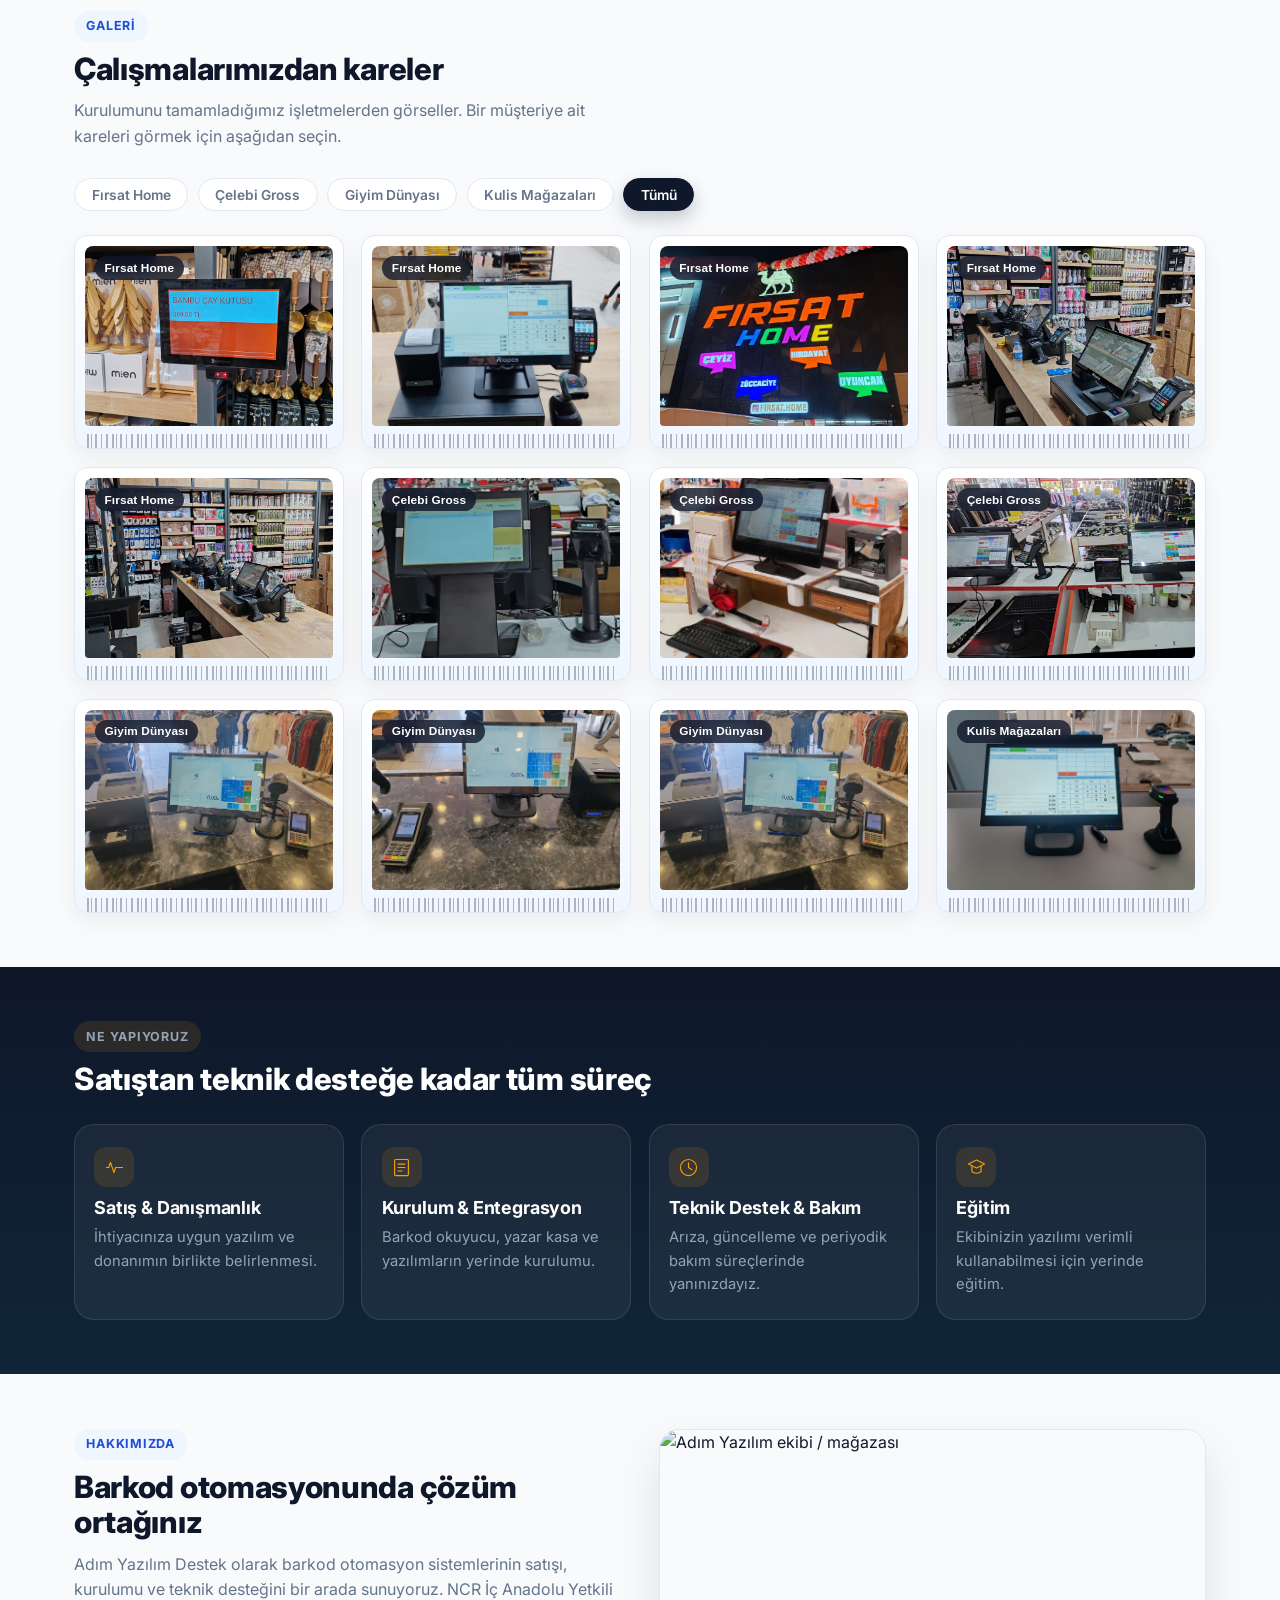
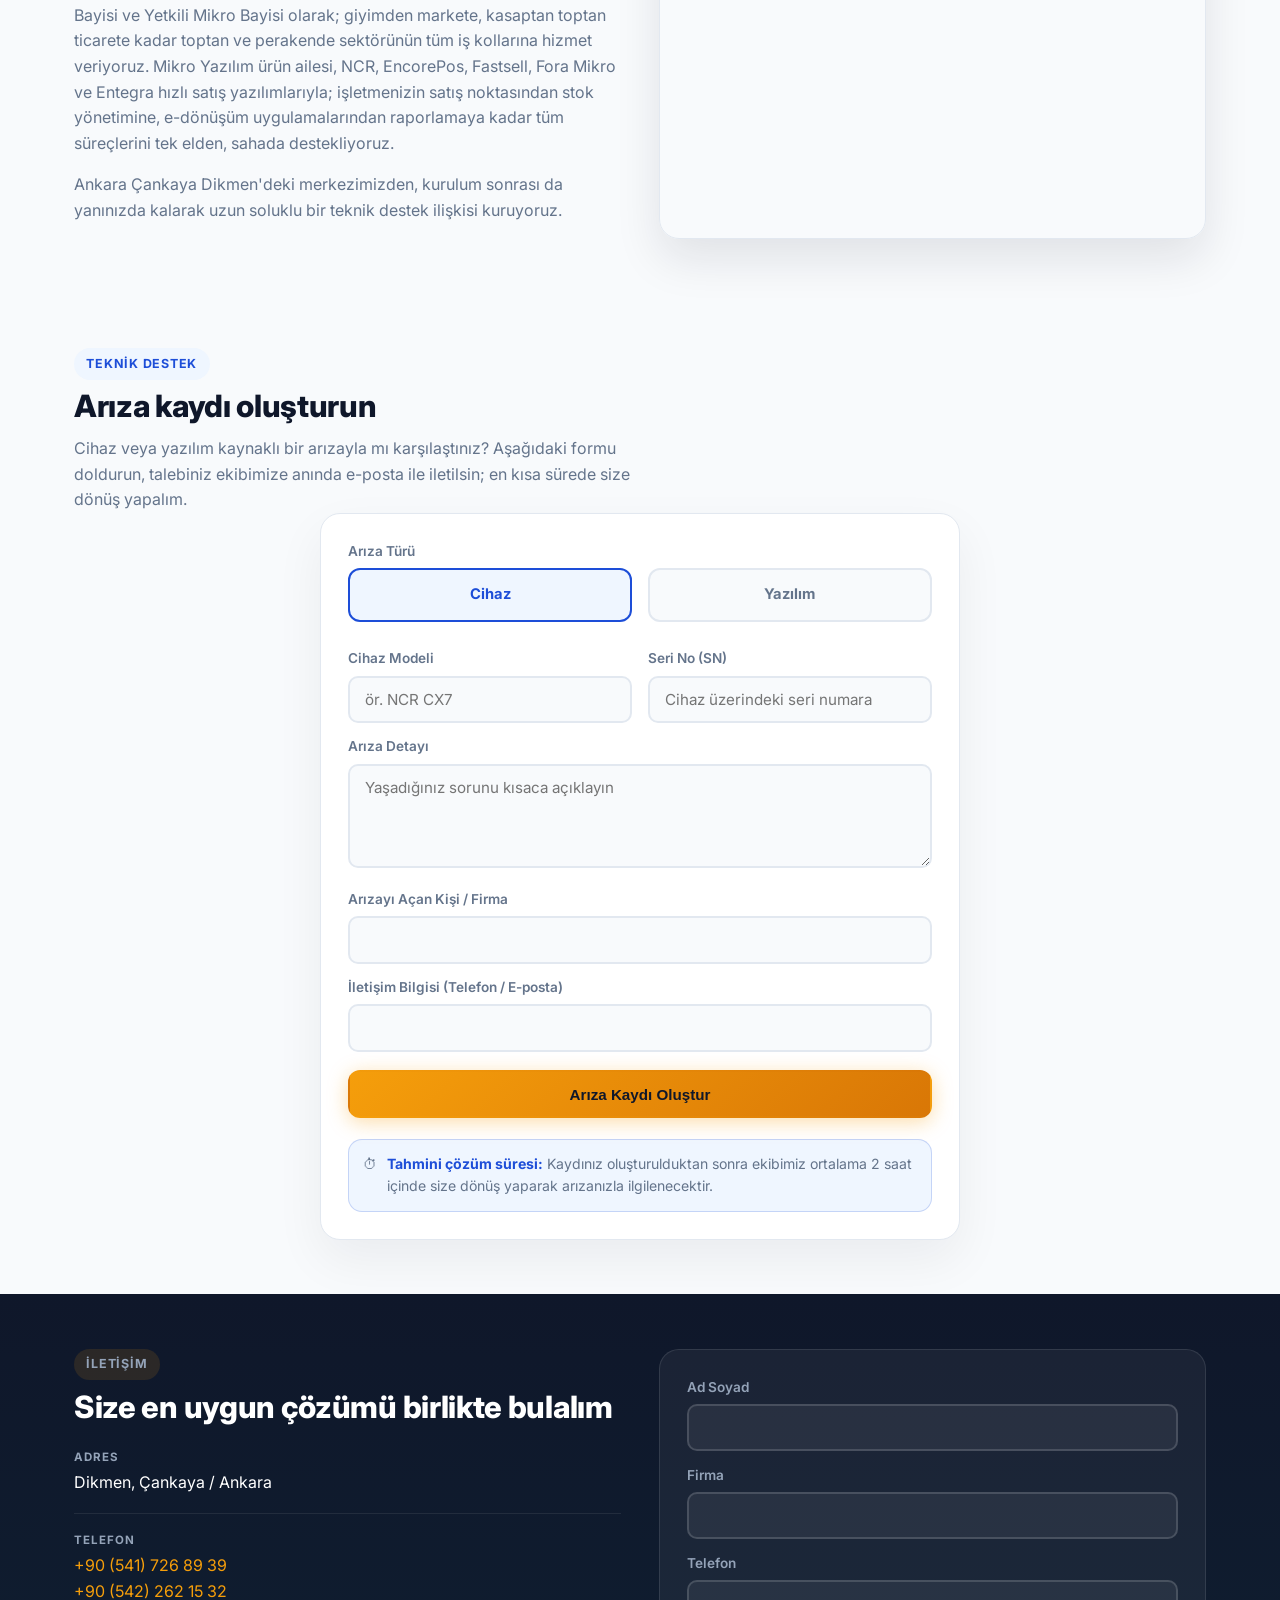
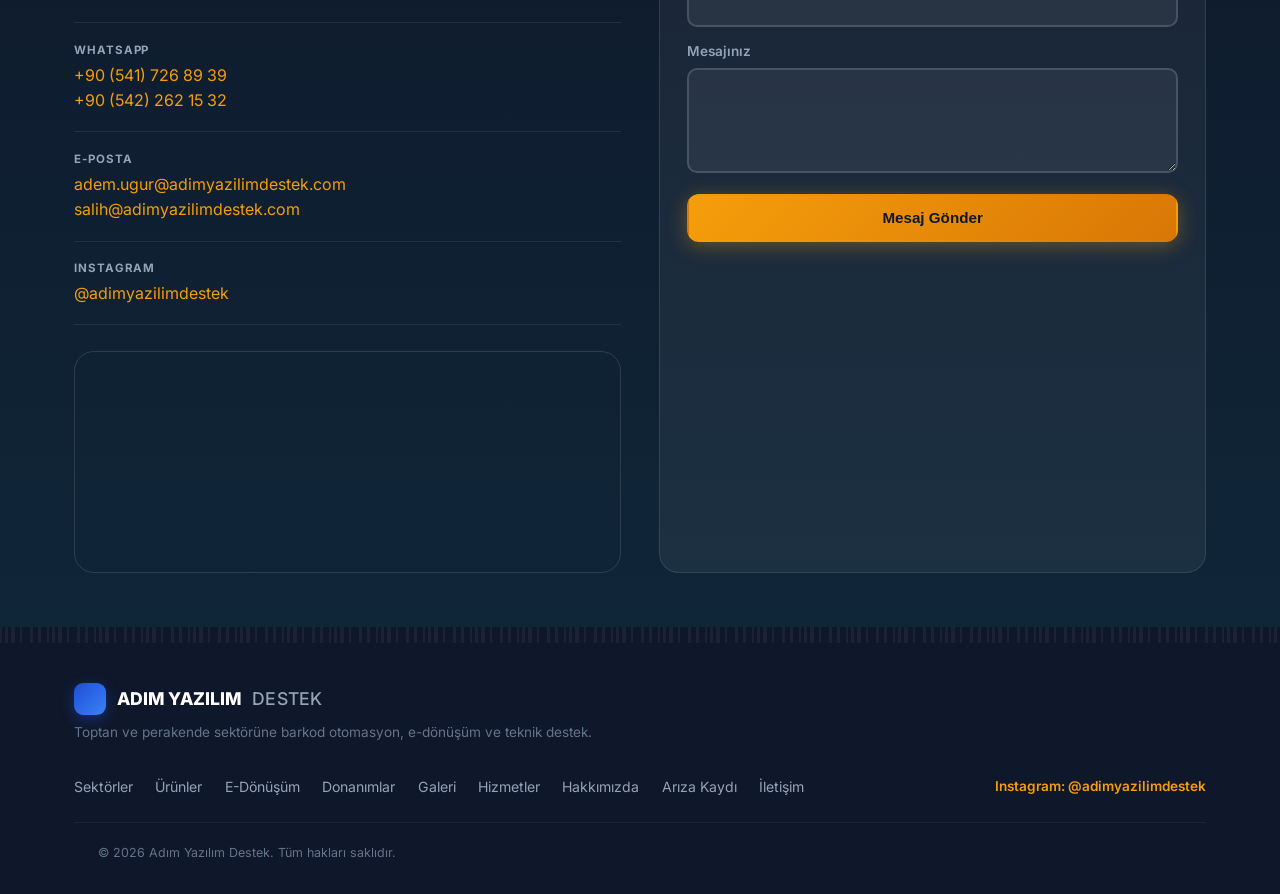
==== commit b267d40d: "Update index.html" ====
--- a/index.html
+++ b/index.html
@@ -874,7 +874,7 @@
         { slug: 'orpa', name: 'Orpa Gross - Ankara' },
         { slug: 'ozdemirler', name: 'Özdemirler Tuhafiye - Ankara' },
         { slug: 'shell', name: 'Shell Benzinlik - Eskişehir' },
-        { slug: 'ulusoylar', name: 'Ulusoylar Market - Karabük' },
+        { slug: 'ulusoylar', name: 'Ulusoylar Market - Karabük' }
         // örnek yeni satır: { slug: 'ulusoylar-market', name: 'Ulusoylar Market' },
       ];
 
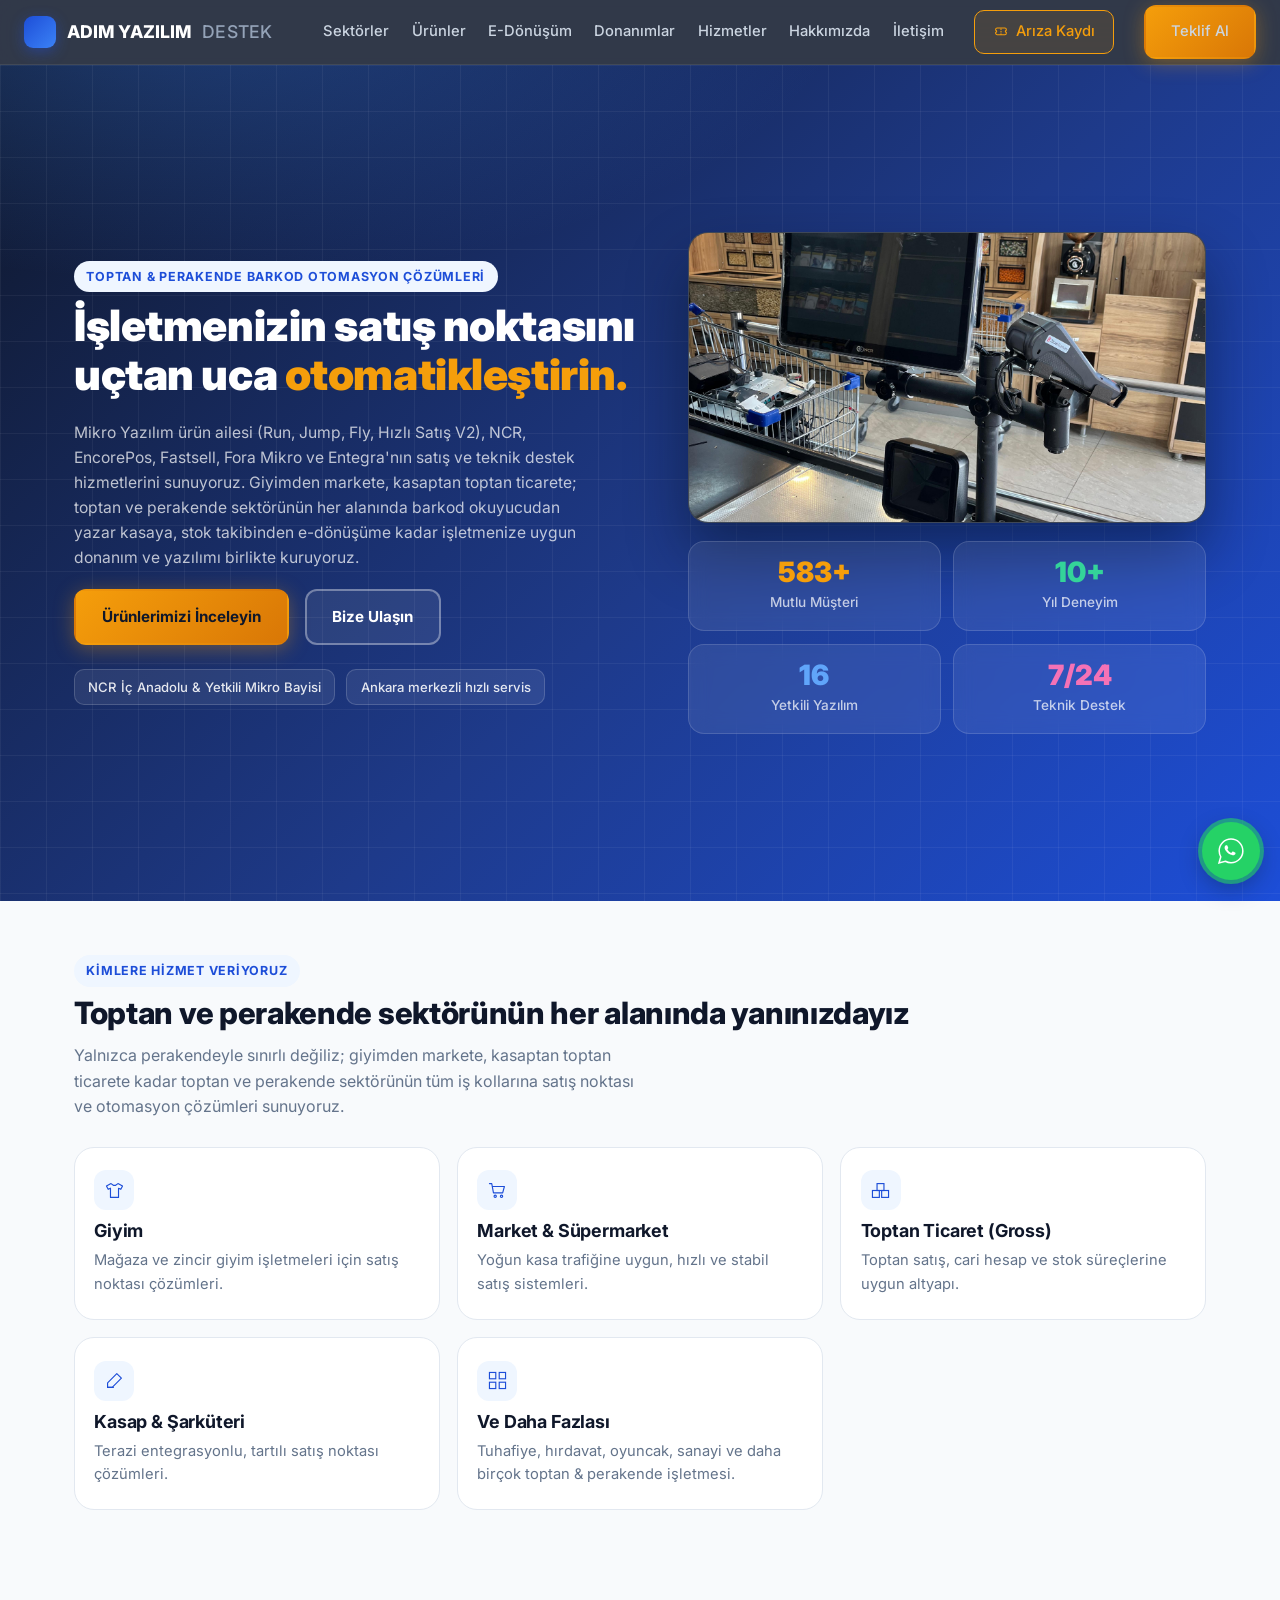
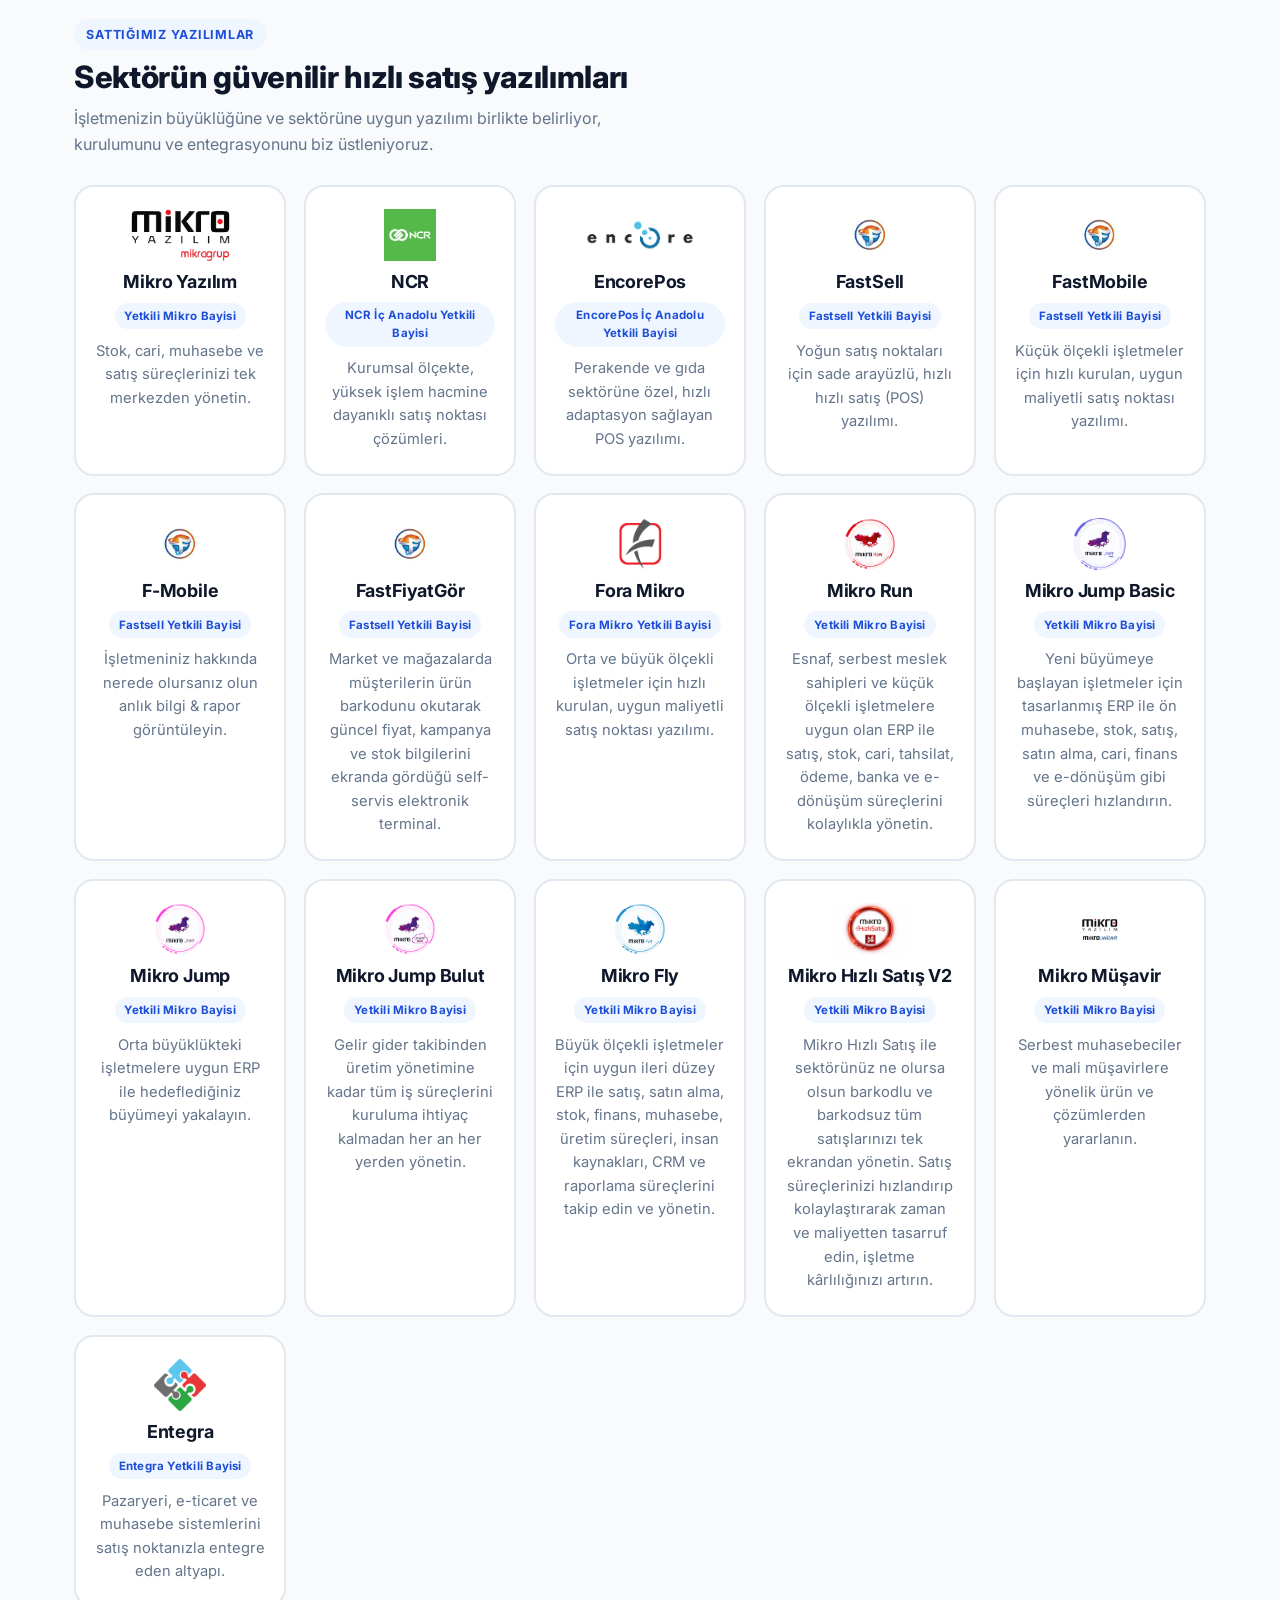
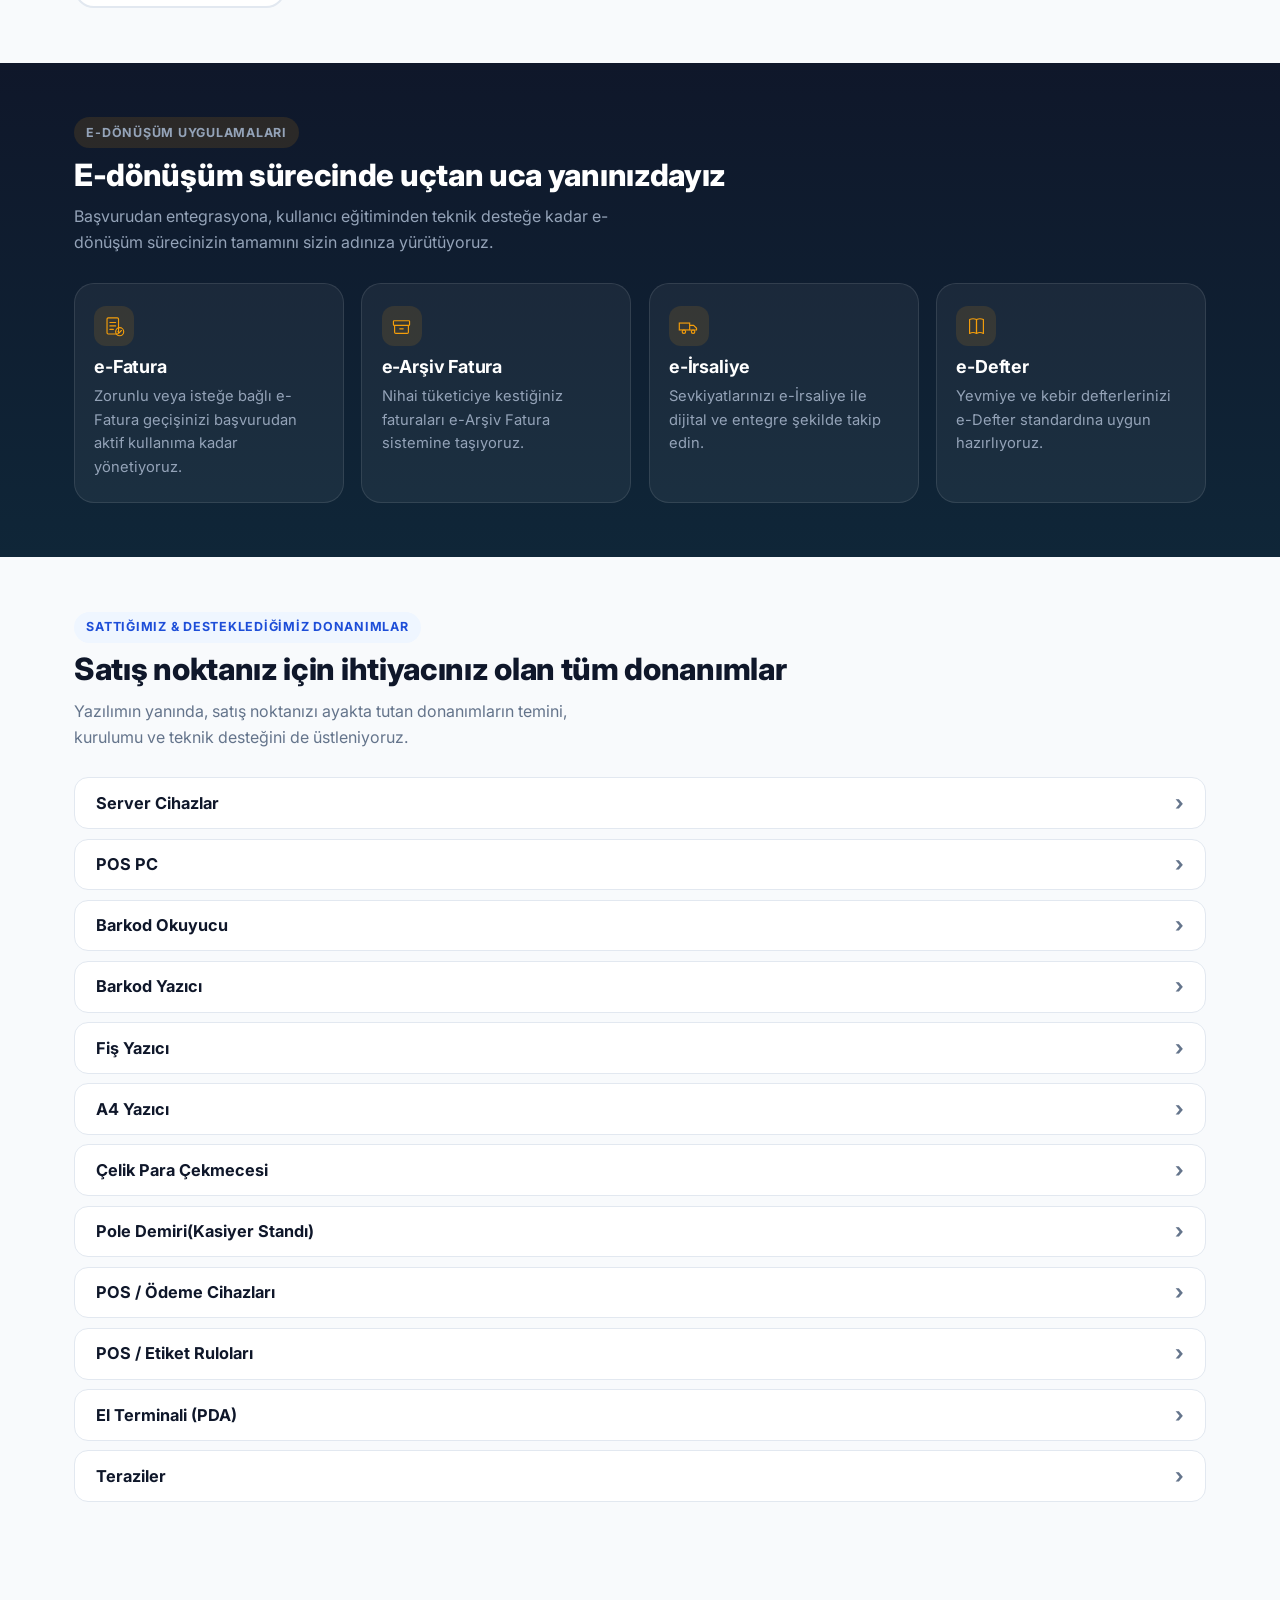
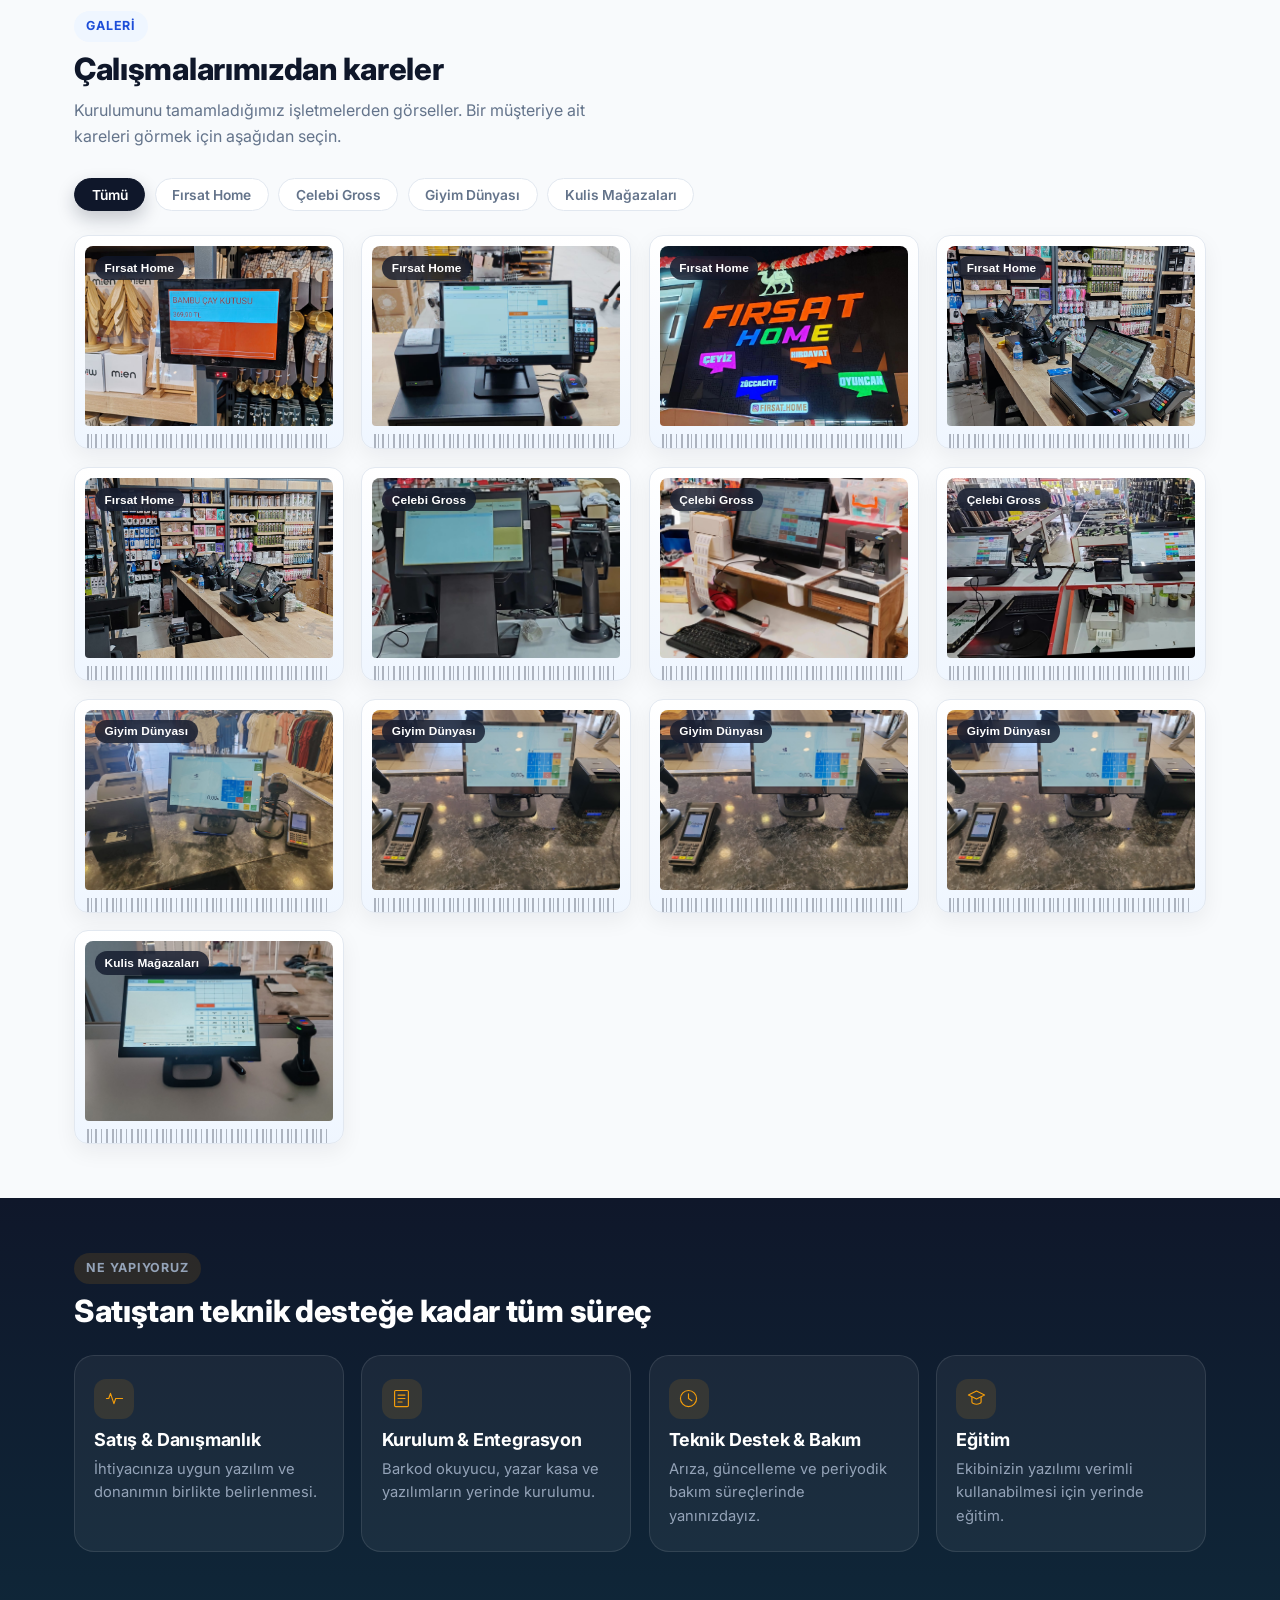
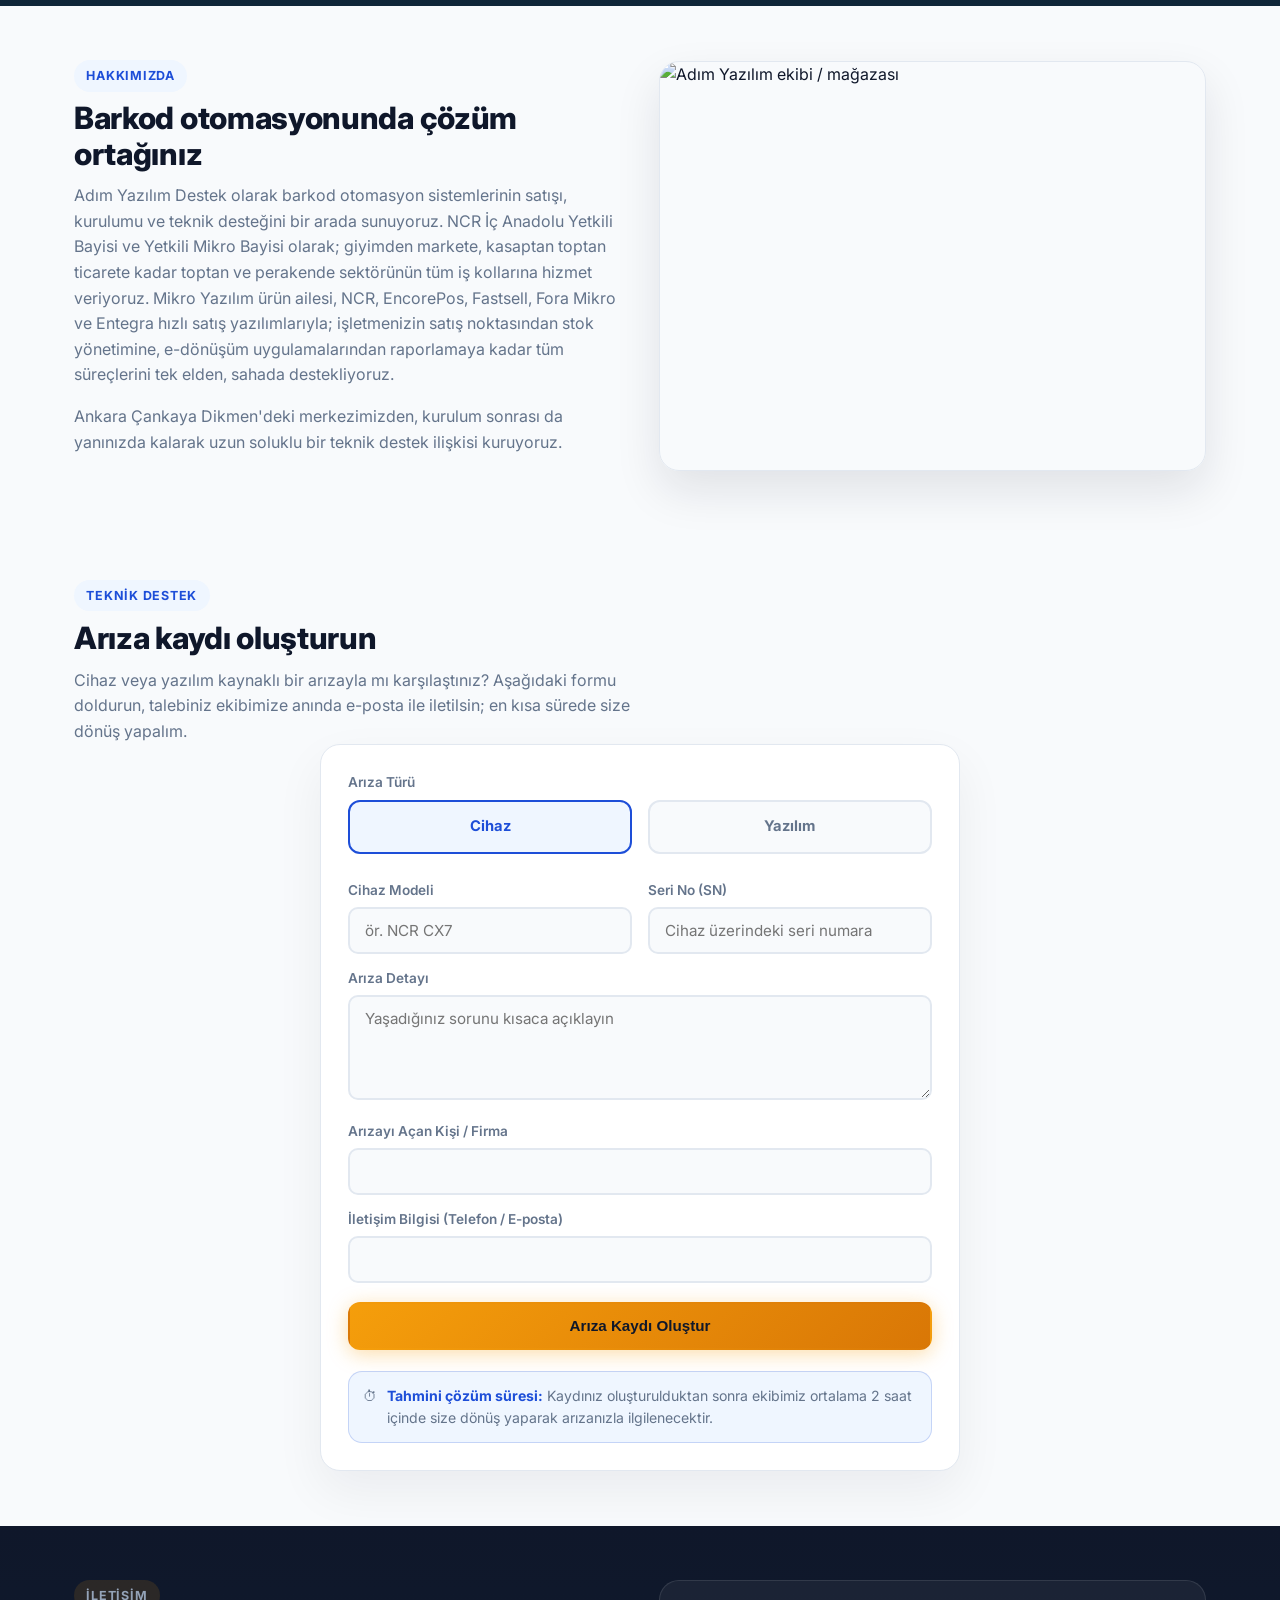
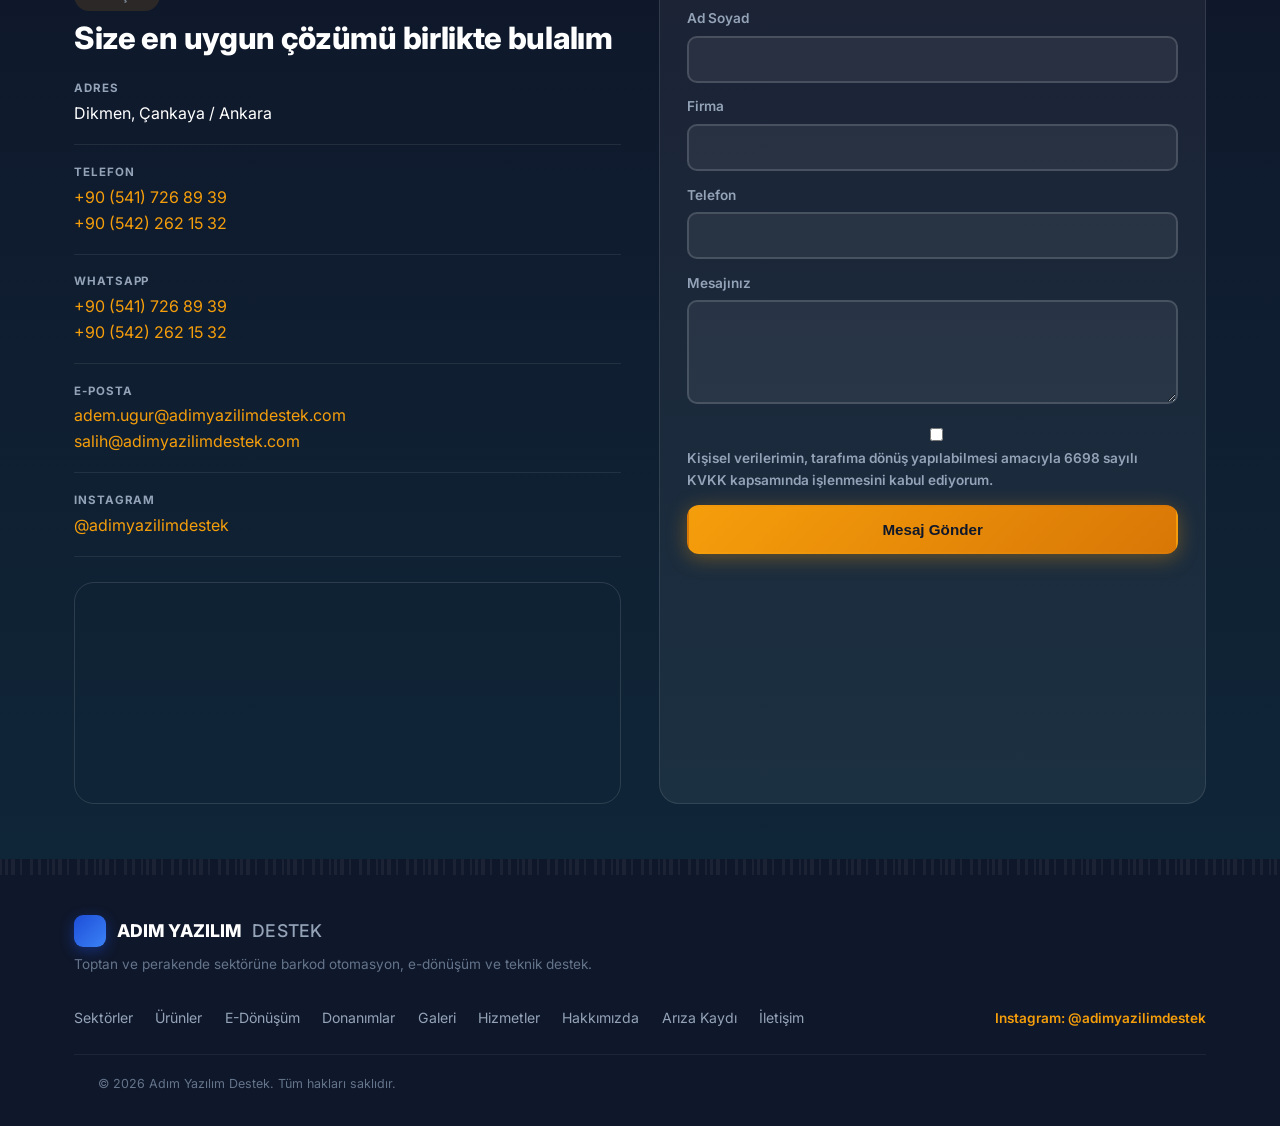
==== commit e910f676: "Update index.html" ====
--- a/index.html
+++ b/index.html
@@ -892,7 +892,7 @@
       }
 
       function findCustomerImage(slug, i) {
-        var exts = ['jpg', 'jpeg', 'png', 'webp'];
+        var exts = ['jpg', 'jpeg', 'png', 'webp', 'JPG', 'JPEG', 'PNG', 'WEBP'];
         var attempt = 0;
         function tryNext() {
           if (attempt >= exts.length) return Promise.resolve(null);
@@ -935,13 +935,6 @@
             btn.textContent = customer.name;
             galleryFilters.appendChild(btn);
           });
-
-          /* "Tümü" düğmesi her zaman en sonda kalsın: yeni müşteri
-             filtreleri eklendikçe bu düğme otomatik olarak listenin
-             sonuna taşınır (elemanı zaten DOM'da olduğu için appendChild
-             onu olduğu yerden alıp en sona taşır). */
-          var allFilterBtn = galleryFilters.querySelector('[data-filter="all"]');
-          if (allFilterBtn) galleryFilters.appendChild(allFilterBtn);
 
           /* Galeri kartları */
           found.forEach(function (item, idx) {
@@ -1332,6 +1325,18 @@
           <label for="mesaj">Mesajınız</label>
           <textarea id="mesaj" name="Mesaj" rows="4" required></textarea>
         </div>
+        <div class="form-row form-row-check">
+          <label class="form-check">
+            <input type="checkbox" id="kvkkOnay" name="KVKK Onayı" required>
+            <span>
+              <!-- DÜZENLEME NOTU: KVKK Aydınlatma Metniniz ayrı bir sayfada
+                   yayınlandığında, aşağıdaki metni bir bağlantıya (<a href="...">)
+                   dönüştürebilirsiniz. -->
+              Kişisel verilerimin, tarafıma dönüş yapılabilmesi amacıyla 6698 sayılı
+              KVKK kapsamında işlenmesini kabul ediyorum.
+            </span>
+          </label>
+        </div>
         <button type="submit" class="btn btn-accent">Mesaj Gönder</button>
         <p class="form-status" id="formStatus" role="status" aria-live="polite"></p>
       </form>
@@ -1342,6 +1347,15 @@
           var status = document.getElementById('formStatus');
           form.addEventListener('submit', function (e) {
             e.preventDefault();
+
+            var kvkkOnay = document.getElementById('kvkkOnay');
+            if (kvkkOnay && !kvkkOnay.checked) {
+              status.textContent = 'Devam etmek için lütfen KVKK metnini onaylayın.';
+              status.className = 'form-status form-status-error';
+              kvkkOnay.focus();
+              return;
+            }
+
             var btn = form.querySelector('button[type="submit"]');
             var originalText = btn.textContent;
             btn.disabled = true;
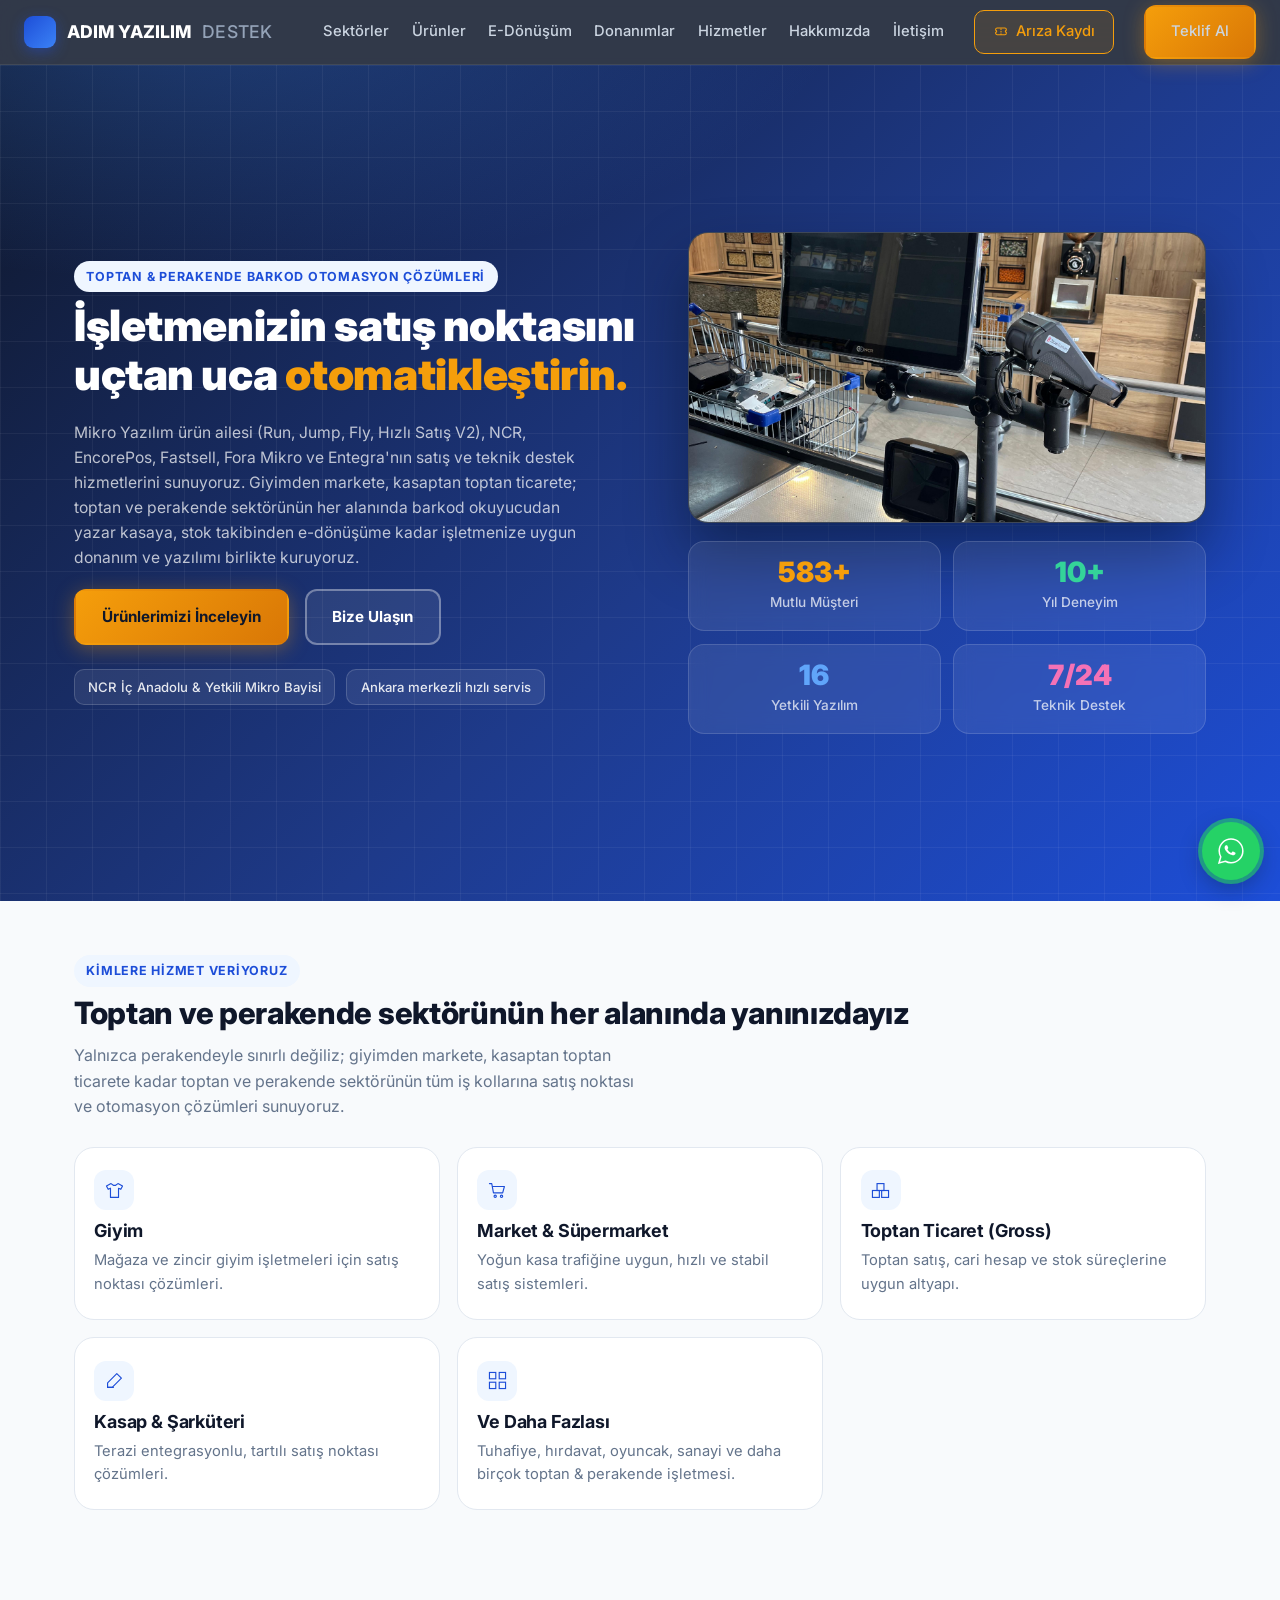
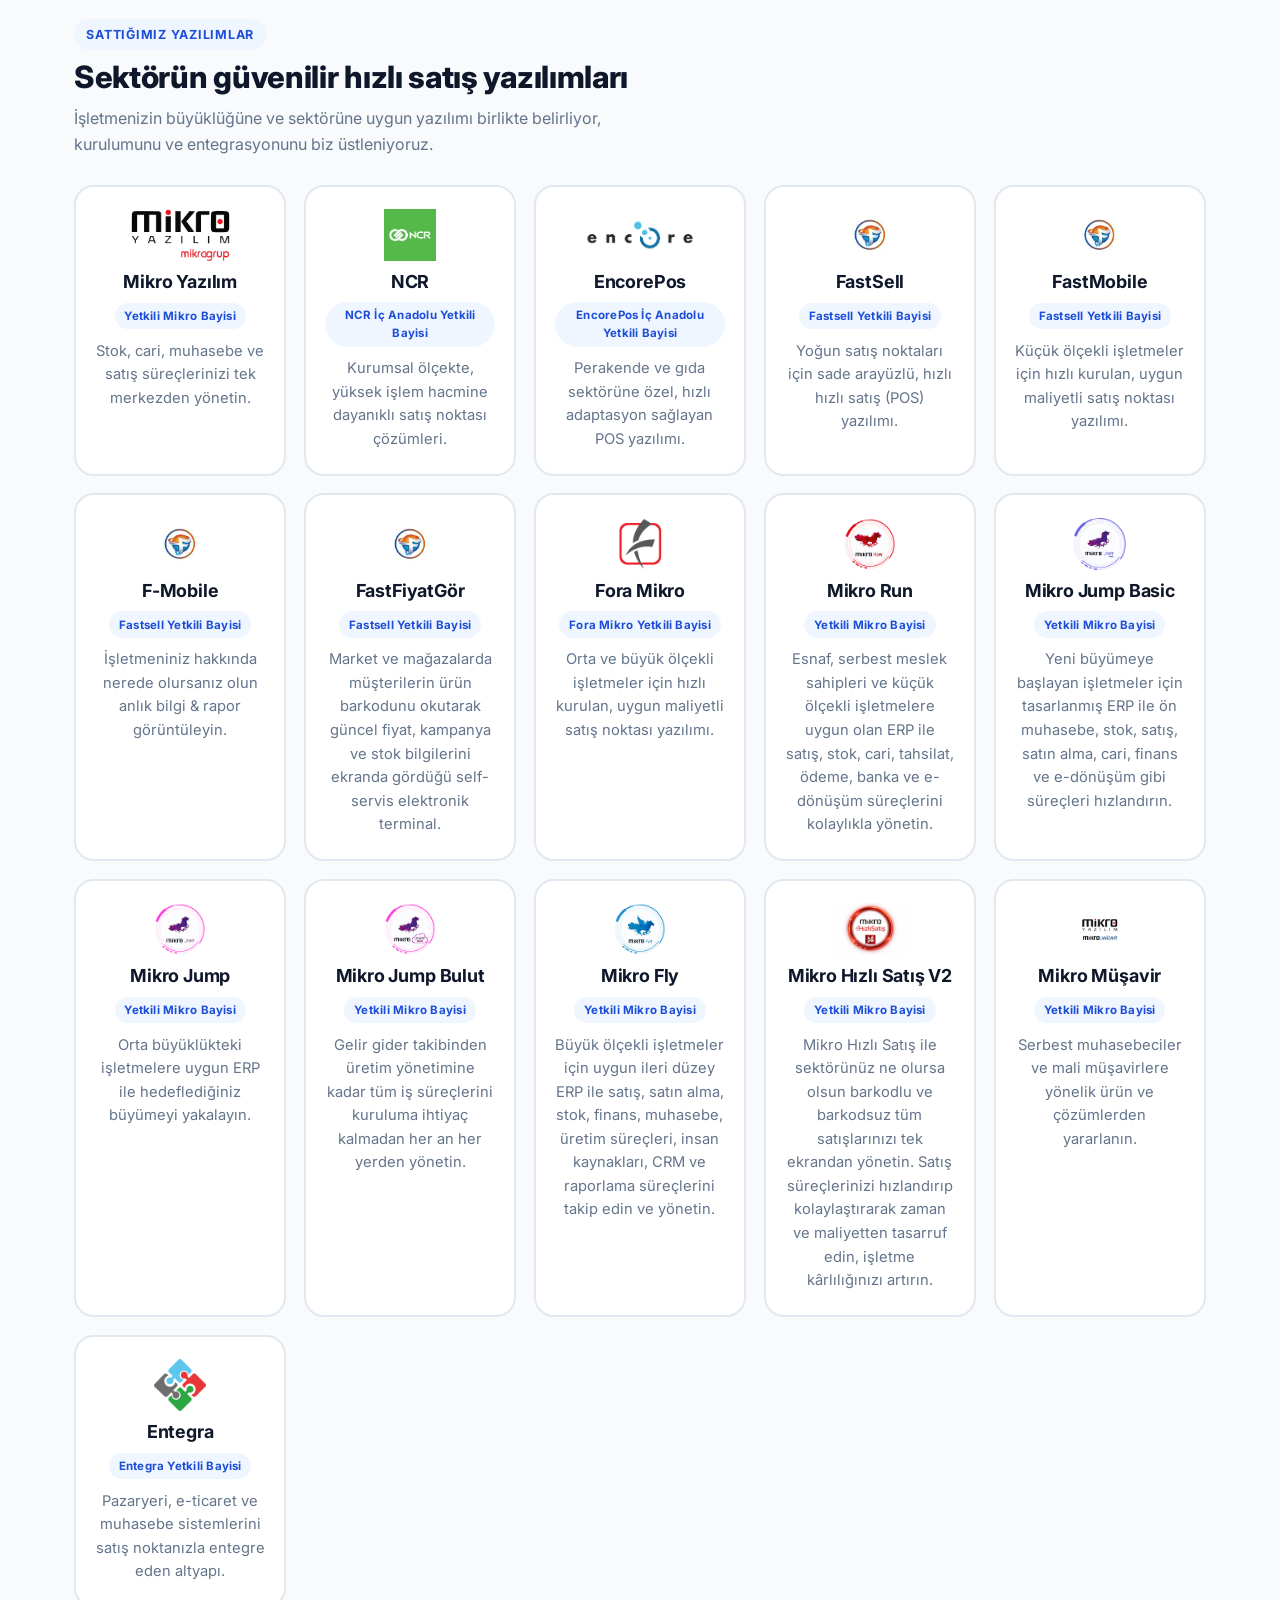
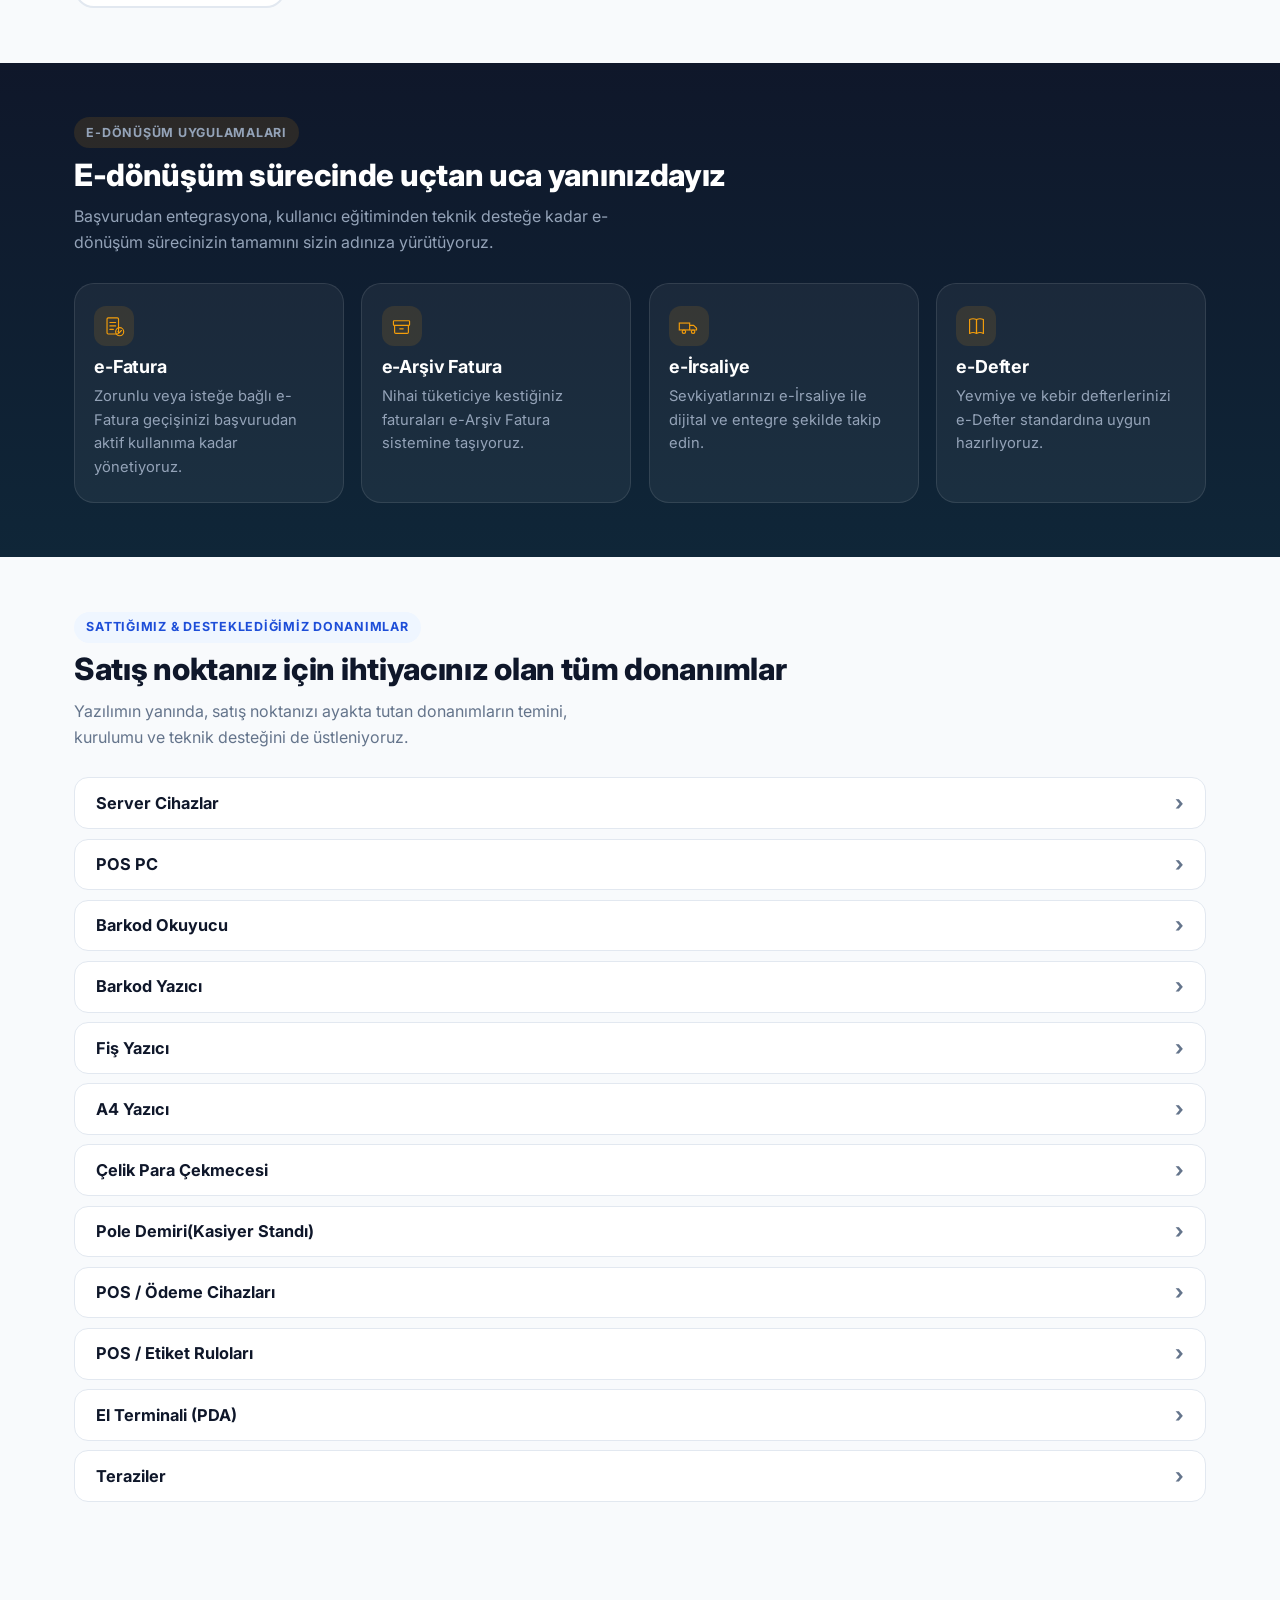
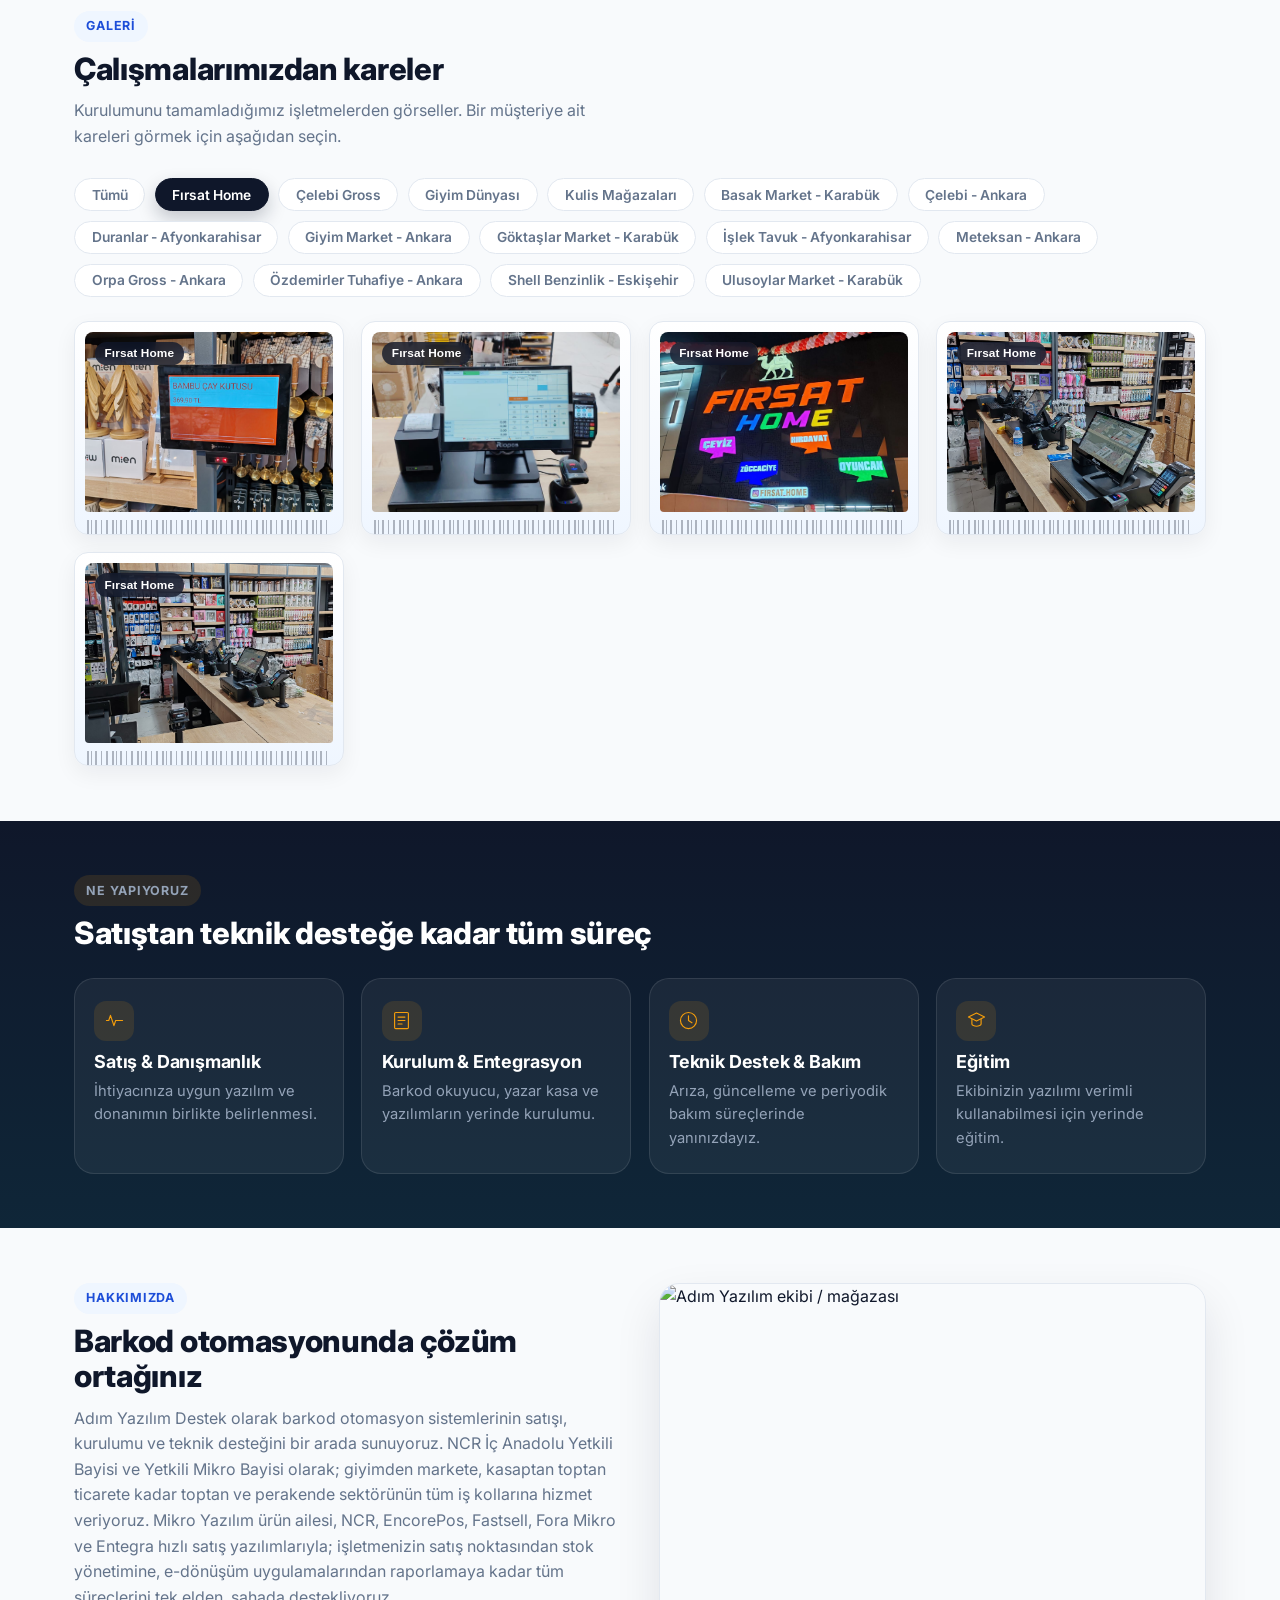
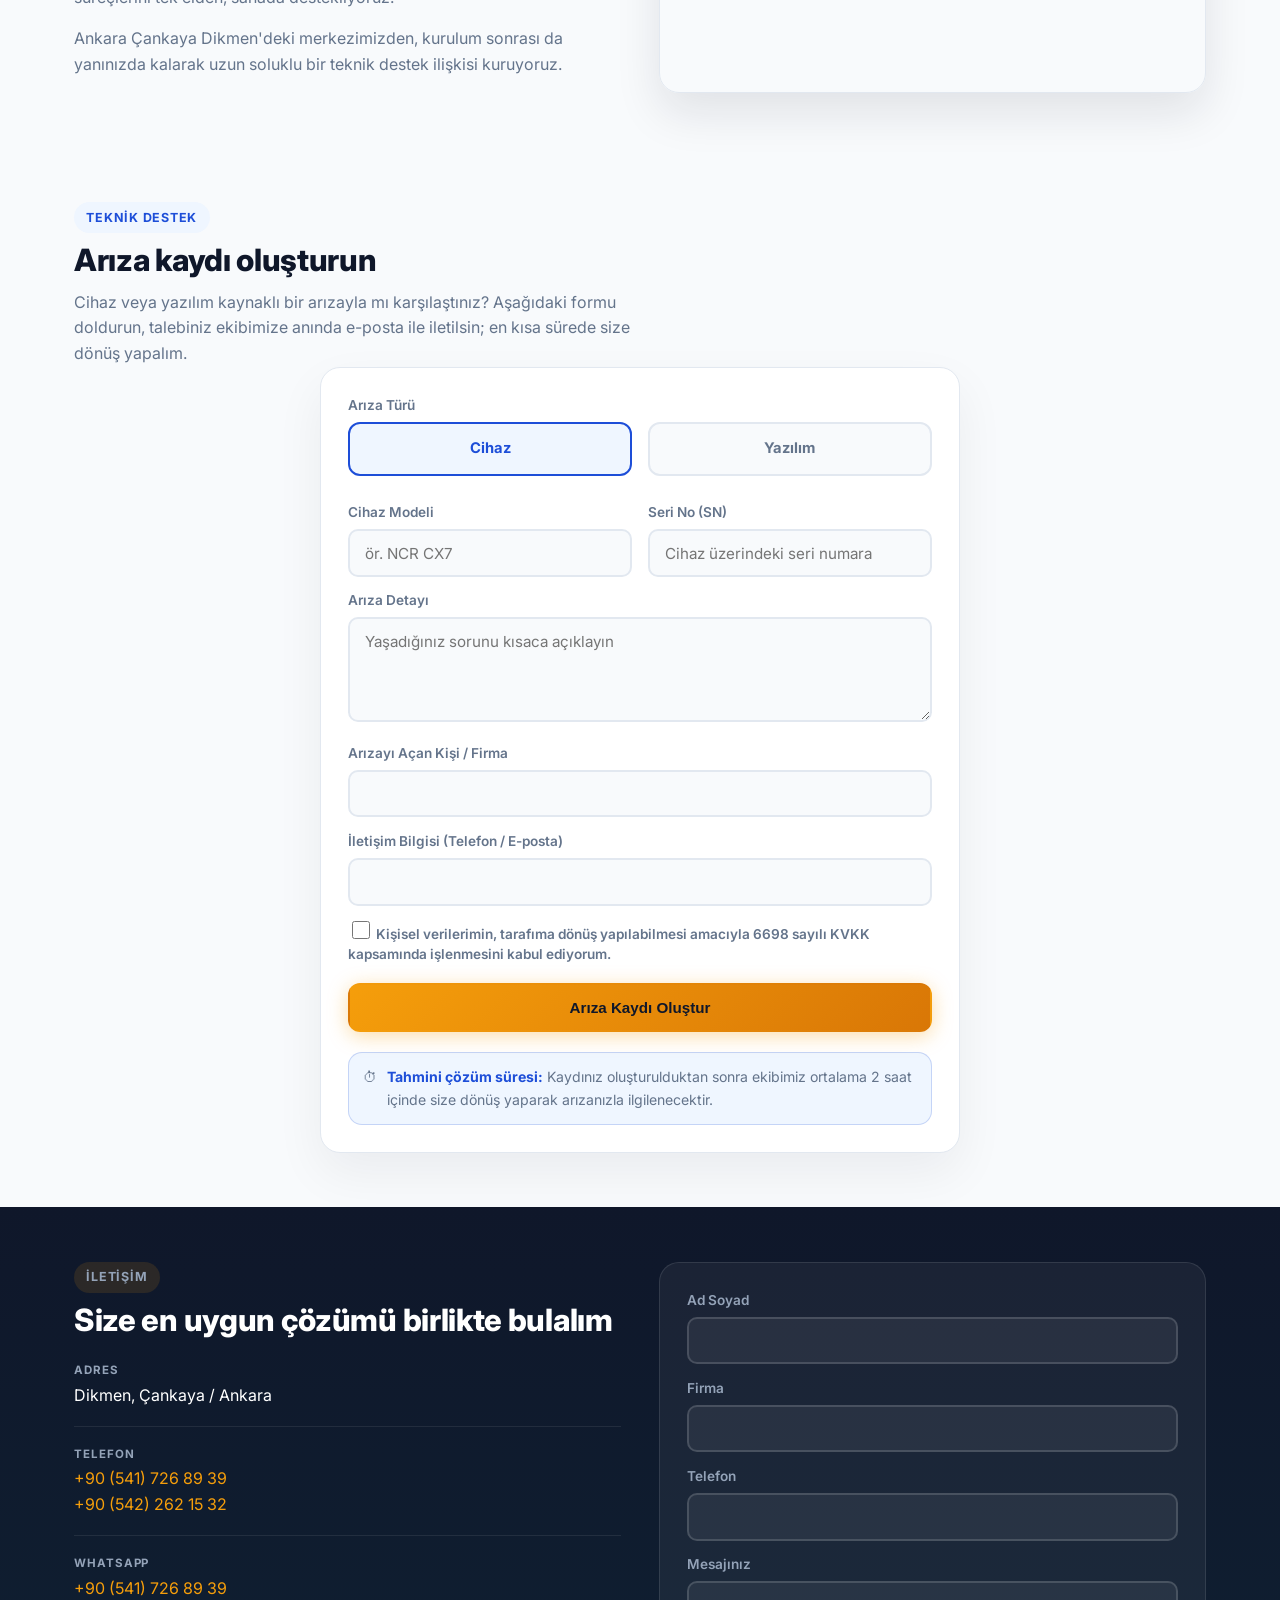
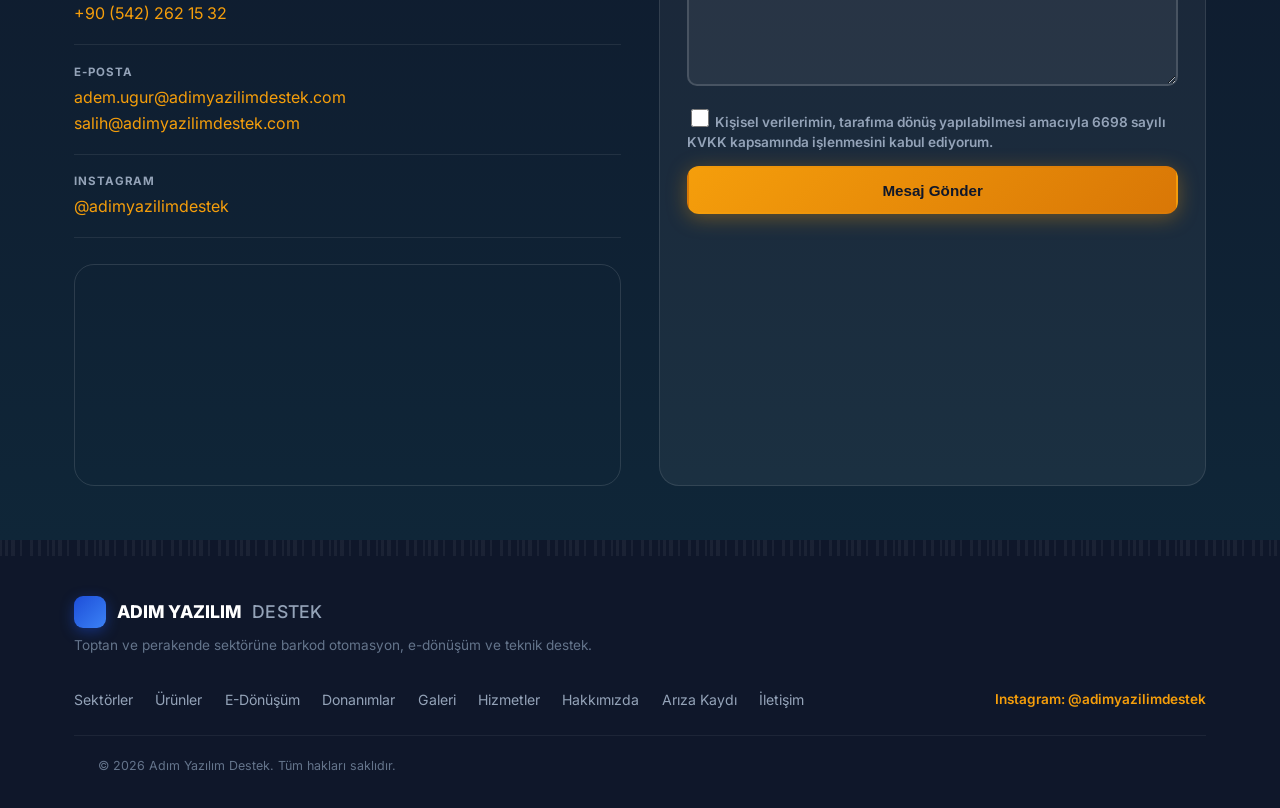
==== commit 06eacb6e: "Update index.html" ====
--- a/index.html
+++ b/index.html
@@ -762,7 +762,7 @@
            Kaydedip yükleyince galeri filtreleri ve kartlar KENDİLİĞİNDEN
            oluşur, başka bir şey değiştirmenize gerek yok. -->
       <div class="gallery-filters" id="galleryFilters" role="tablist" aria-label="Müşteriye göre filtrele">
-        <button type="button" class="gallery-filter is-active" data-filter="all">Tümü</button>
+        <button type="button" class="gallery-filter" data-filter="all">Tümü</button>
       </div>
 
       <div class="gallery-grid" id="galleryGrid">
@@ -903,19 +903,25 @@
         return tryNext();
       }
 
+      /* ÖNEMLİ: Sırayla (1, 2, 3...) kontrol edip ilk BULUNAMAYAN numarada
+         durmak yerine, olası tüm numaraları (1..GALLERY_MAX_PER_CUSTOMER)
+         paralel olarak deniyoruz. Böylece bir müşterinin klasöründe ara
+         numaralar eksik/boşluklu olsa bile (örn. 1, 2, 4, 5) sonraki
+         görseller "kayıp" görünmez; sadece gerçekten var olan dosyalar
+         numara sırasına göre galeriye eklenir. */
+      var GALLERY_MAX_PER_CUSTOMER = 60;
       function loadCustomerImages(customer) {
-        var found = [];
-        var i = 1;
-        function step() {
-          return findCustomerImage(customer.slug, i).then(function (src) {
-            if (!src) return;
-            found.push({ src: src, caption: customer.name, customerSlug: customer.slug, customerName: customer.name });
-            i++;
-            if (i > 200) return; // güvenlik sınırı
-            return step();
+        var indexes = [];
+        for (var i = 1; i <= GALLERY_MAX_PER_CUSTOMER; i++) indexes.push(i);
+        return Promise.all(indexes.map(function (i) { return findCustomerImage(customer.slug, i); }))
+          .then(function (results) {
+            var found = [];
+            results.forEach(function (src) {
+              if (!src) return;
+              found.push({ src: src, caption: customer.name, customerSlug: customer.slug, customerName: customer.name });
+            });
+            return found;
           });
-        }
-        return step().then(function () { return found; });
       }
 
       function loadGallery(customers) {
@@ -961,24 +967,58 @@
           /* Filtreleme davranışı */
           var filterButtons = Array.prototype.slice.call(galleryFilters.querySelectorAll('.gallery-filter'));
           var galleryItems = Array.prototype.slice.call(galleryGrid.querySelectorAll('.gallery-item'));
+
+          function applyFilter(filter) {
+            galleryItems.forEach(function (item) {
+              var show = filter === 'all' || item.getAttribute('data-customer') === filter;
+              item.classList.toggle('is-hidden', !show);
+            });
+          }
+
           filterButtons.forEach(function (btn) {
             btn.addEventListener('click', function () {
               filterButtons.forEach(function (b) { b.classList.remove('is-active'); });
               btn.classList.add('is-active');
-              var filter = btn.getAttribute('data-filter');
-              galleryItems.forEach(function (item) {
-                var show = filter === 'all' || item.getAttribute('data-customer') === filter;
-                item.classList.toggle('is-hidden', !show);
-              });
+              applyFilter(btn.getAttribute('data-filter'));
             });
           });
+
+          /* Sayfa ilk açıldığında "Tümü" değil, ilk müşteri seçili gelsin.
+             filterButtons[0] her zaman "Tümü" düğmesidir; ondan sonraki
+             ilk düğme (varsa) ilk aktif müşteridir. */
+          var defaultBtn = filterButtons[1] || filterButtons[0];
+          if (defaultBtn) {
+            filterButtons.forEach(function (b) { b.classList.remove('is-active'); });
+            defaultBtn.classList.add('is-active');
+            applyFilter(defaultBtn.getAttribute('data-filter'));
+          }
         });
       }
       var galleryStarted = false;
       function startGallery(customers) {
         if (galleryStarted) return;
         galleryStarted = true;
-        loadGallery(customers && customers.length ? customers : galleryCustomers);
+
+        /* ÖNEMLİ: Admin panelinden (data/content.json) bir müşteri listesi
+           gelirse, bunu index.html içindeki galleryCustomers listesinin
+           YERİNE koymak yerine İKİSİNİ BİRLEŞTİRİYORUZ. Böylece:
+           - index.html dosyasını elle düzenleyip eklediğiniz bir müşteri,
+             admin panelindeki eski/kısa liste tarafından silinmez.
+           - Admin panelinden eklenen müşteriler de aynı şekilde görünür.
+           Aynı slug hem admin panelinde hem index.html'de varsa, admin
+           panelindeki isim (varsa) esas alınır. */
+        var merged = (galleryCustomers || []).slice();
+        (customers || []).forEach(function (c) {
+          if (!c || !c.slug) return;
+          var existing = merged.filter(function (m) { return m.slug === c.slug; })[0];
+          if (existing) {
+            existing.name = c.name || existing.name;
+          } else {
+            merged.push(c);
+          }
+        });
+
+        loadGallery(merged);
       }
       /* Admin panelinden (data/content.json) müşteri listesi gelirse onu kullan */
       window.__setGalleryCustomers = function (list) { startGallery(list); };
@@ -1159,6 +1199,18 @@
           <label for="arizaIletisim">İletişim Bilgisi (Telefon / E-posta)</label>
           <input type="text" id="arizaIletisim" name="İletişim Bilgisi" required>
         </div>
+        <div class="form-row form-row-check">
+          <label class="form-check">
+            <input type="checkbox" id="kvkkOnayAriza" name="KVKK Onayı" required>
+            <span>
+              <!-- DÜZENLEME NOTU: KVKK Aydınlatma Metniniz ayrı bir sayfada
+                   yayınlandığında, aşağıdaki metni bir bağlantıya (<a href="...">)
+                   dönüştürebilirsiniz. -->
+              Kişisel verilerimin, tarafıma dönüş yapılabilmesi amacıyla 6698 sayılı
+              KVKK kapsamında işlenmesini kabul ediyorum.
+            </span>
+          </label>
+        </div>
 
         <button type="submit" class="btn btn-accent">Arıza Kaydı Oluştur</button>
         <p class="form-status" id="ticketStatus" role="status" aria-live="polite"></p>
@@ -1203,8 +1255,18 @@
           turYazilim.addEventListener('change', updateType);
           updateType();
 
+          var kvkkOnayAriza = document.getElementById('kvkkOnayAriza');
+
           form.addEventListener('submit', function (e) {
             e.preventDefault();
+
+            if (kvkkOnayAriza && !kvkkOnayAriza.checked) {
+              status.textContent = 'Devam etmek için lütfen KVKK metnini onaylayın.';
+              status.className = 'form-status form-status-error';
+              kvkkOnayAriza.focus();
+              return;
+            }
+
             var btn = form.querySelector('button[type="submit"]');
             var originalText = btn.textContent;
             btn.disabled = true;
--- a/style.css
+++ b/style.css
@@ -918,6 +918,25 @@
   box-shadow:0 0 0 4px rgba(59,130,246,.18);
 }
 .contact-form .btn{ width:100%; }
+
+.form-row-check{ margin-bottom:1.4rem; }
+.form-check{
+  display:flex;
+  align-items:flex-start;
+  gap:.7em;
+  cursor:pointer;
+  font-size:.85rem;
+  line-height:1.45;
+  color:var(--steel-300);
+}
+.form-check input[type="checkbox"]{
+  flex:0 0 auto;
+  width:18px;
+  height:18px;
+  margin-top:.15em;
+  accent-color:var(--accent);
+  cursor:pointer;
+}
 
 /* =========================================================
    ARIZA KAYDI FORMU
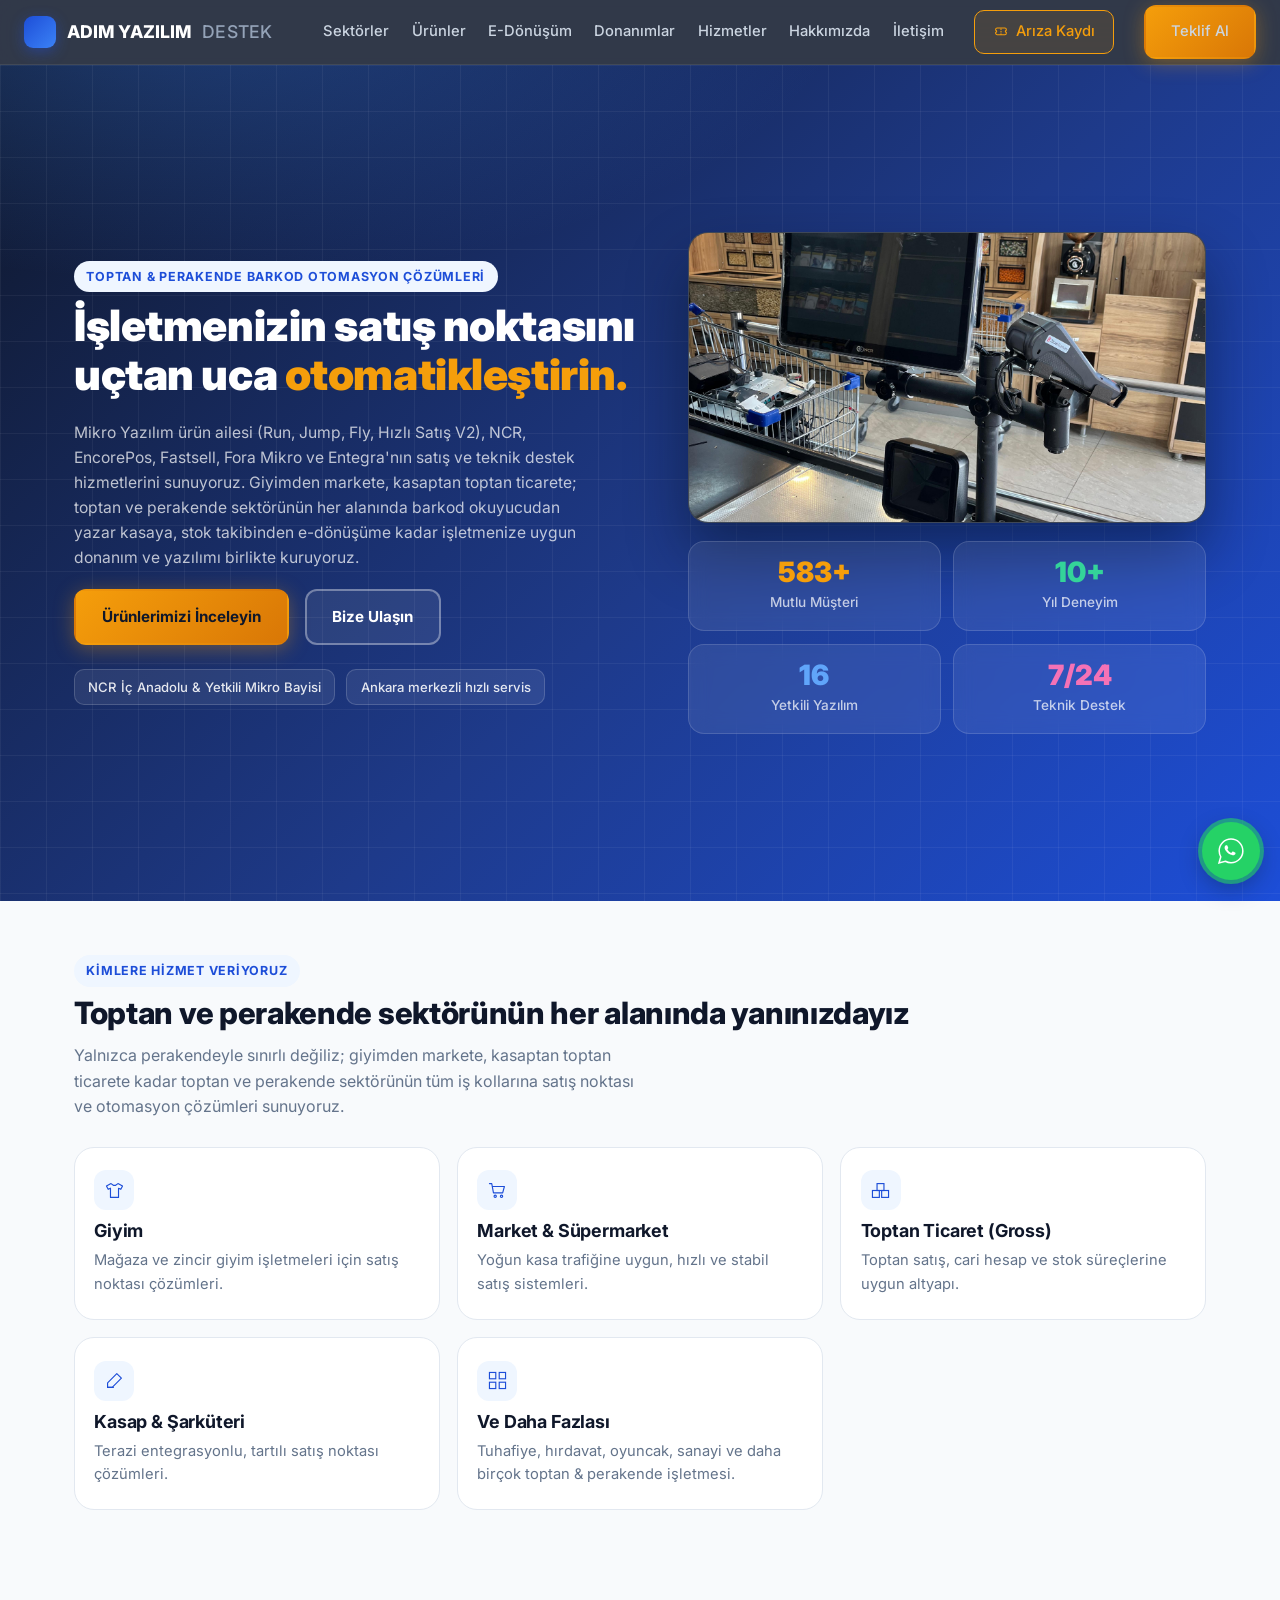
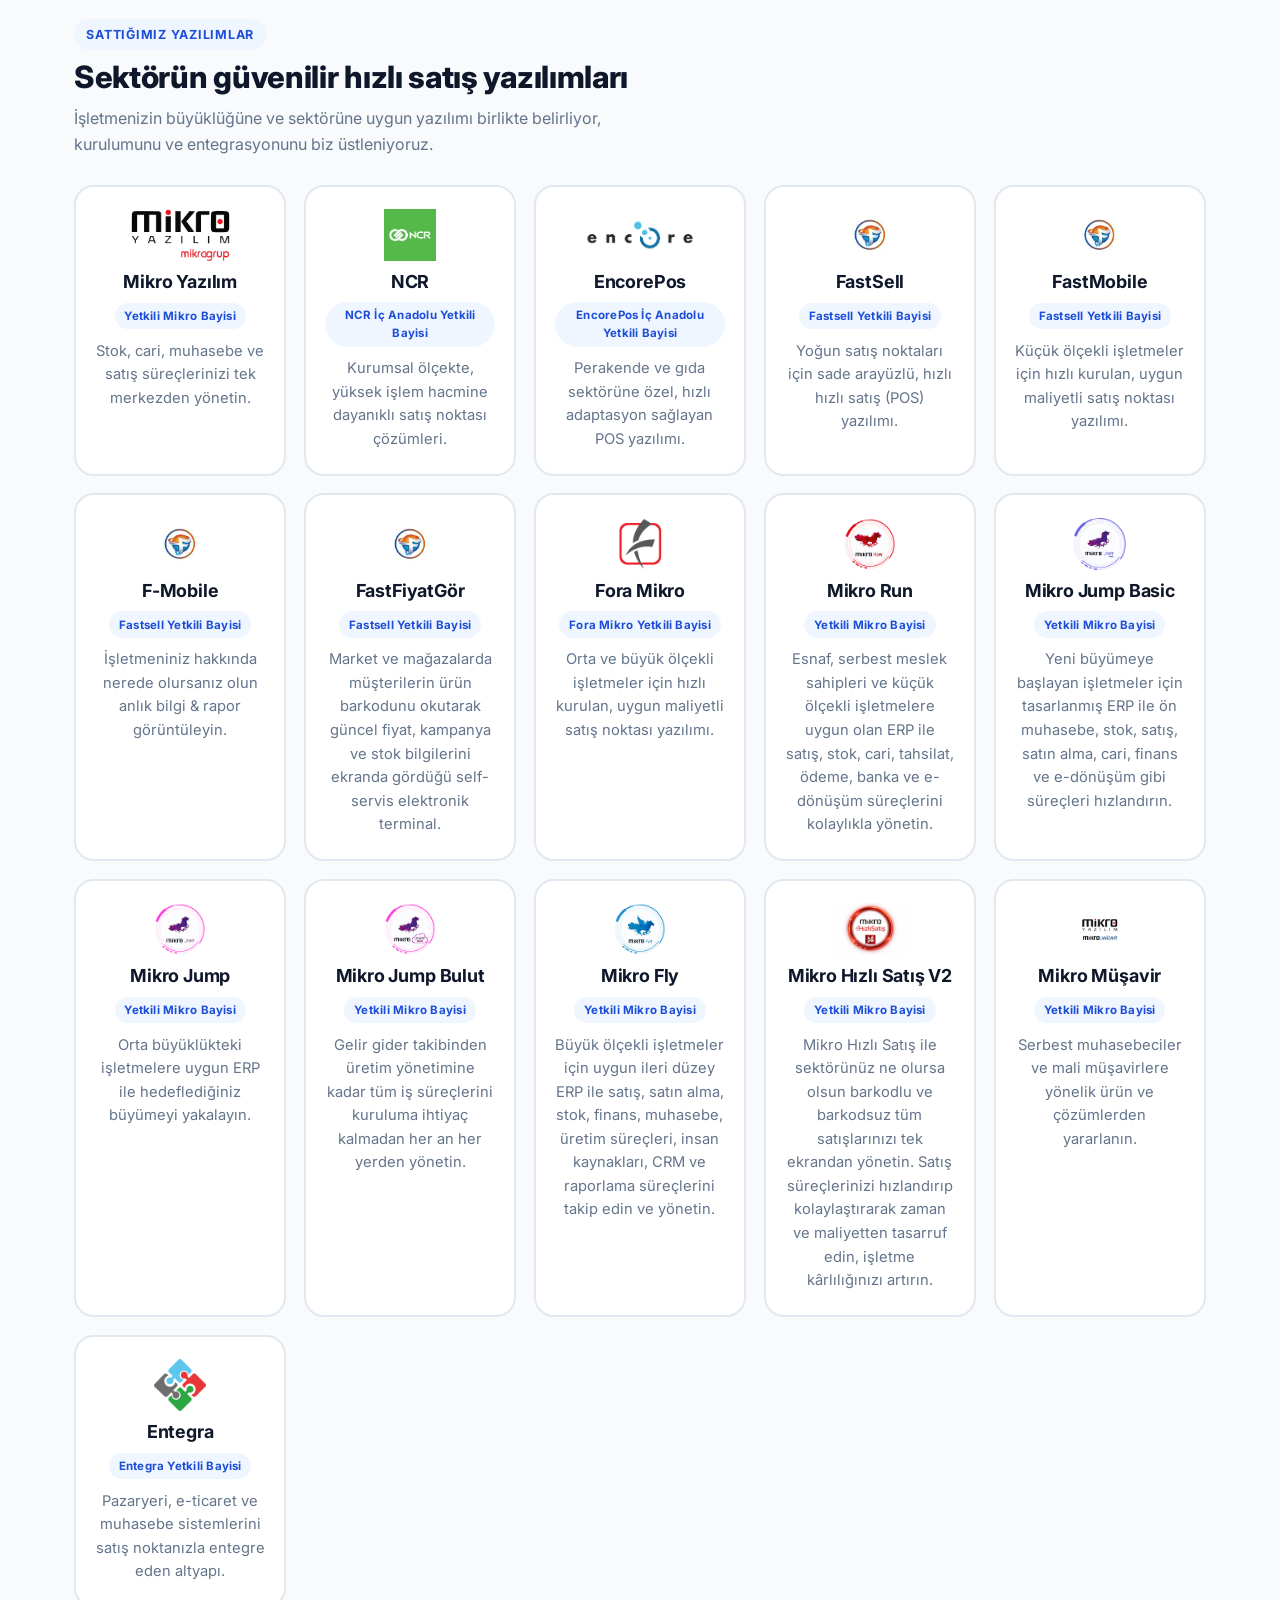
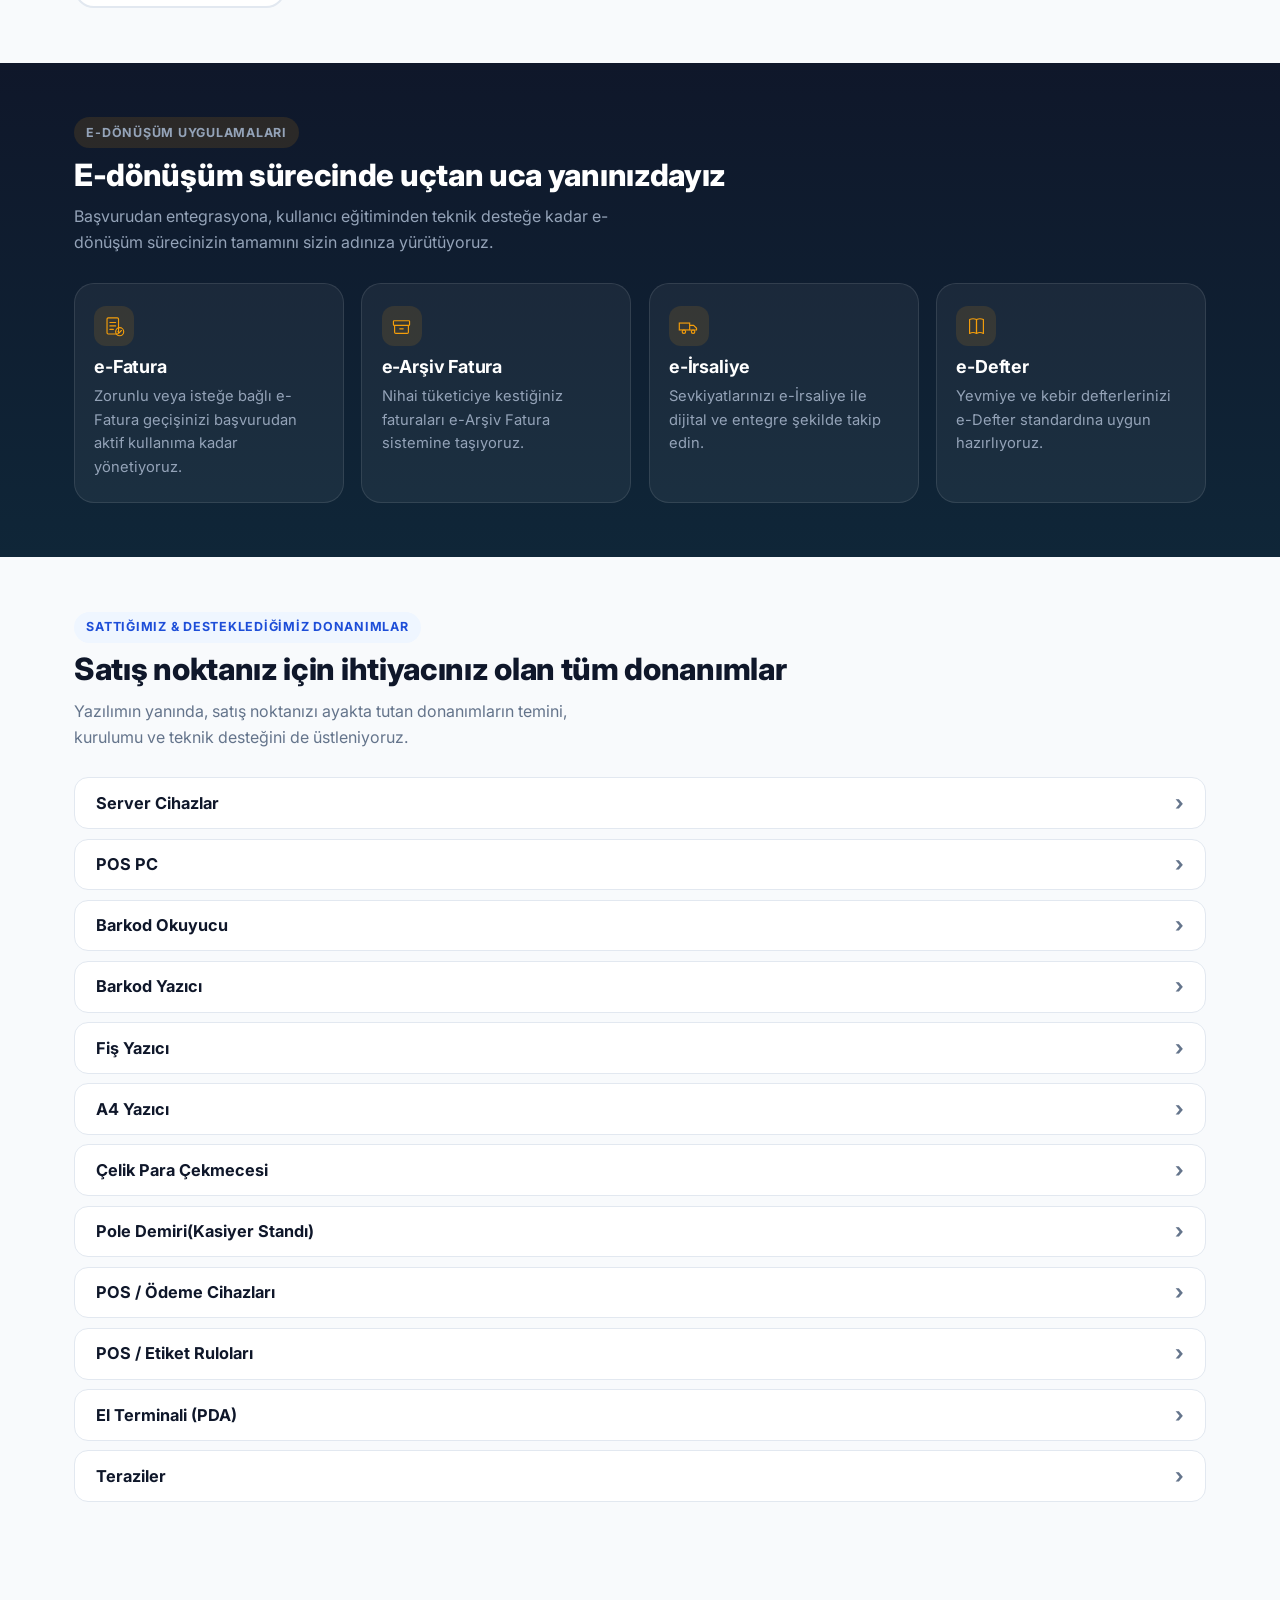
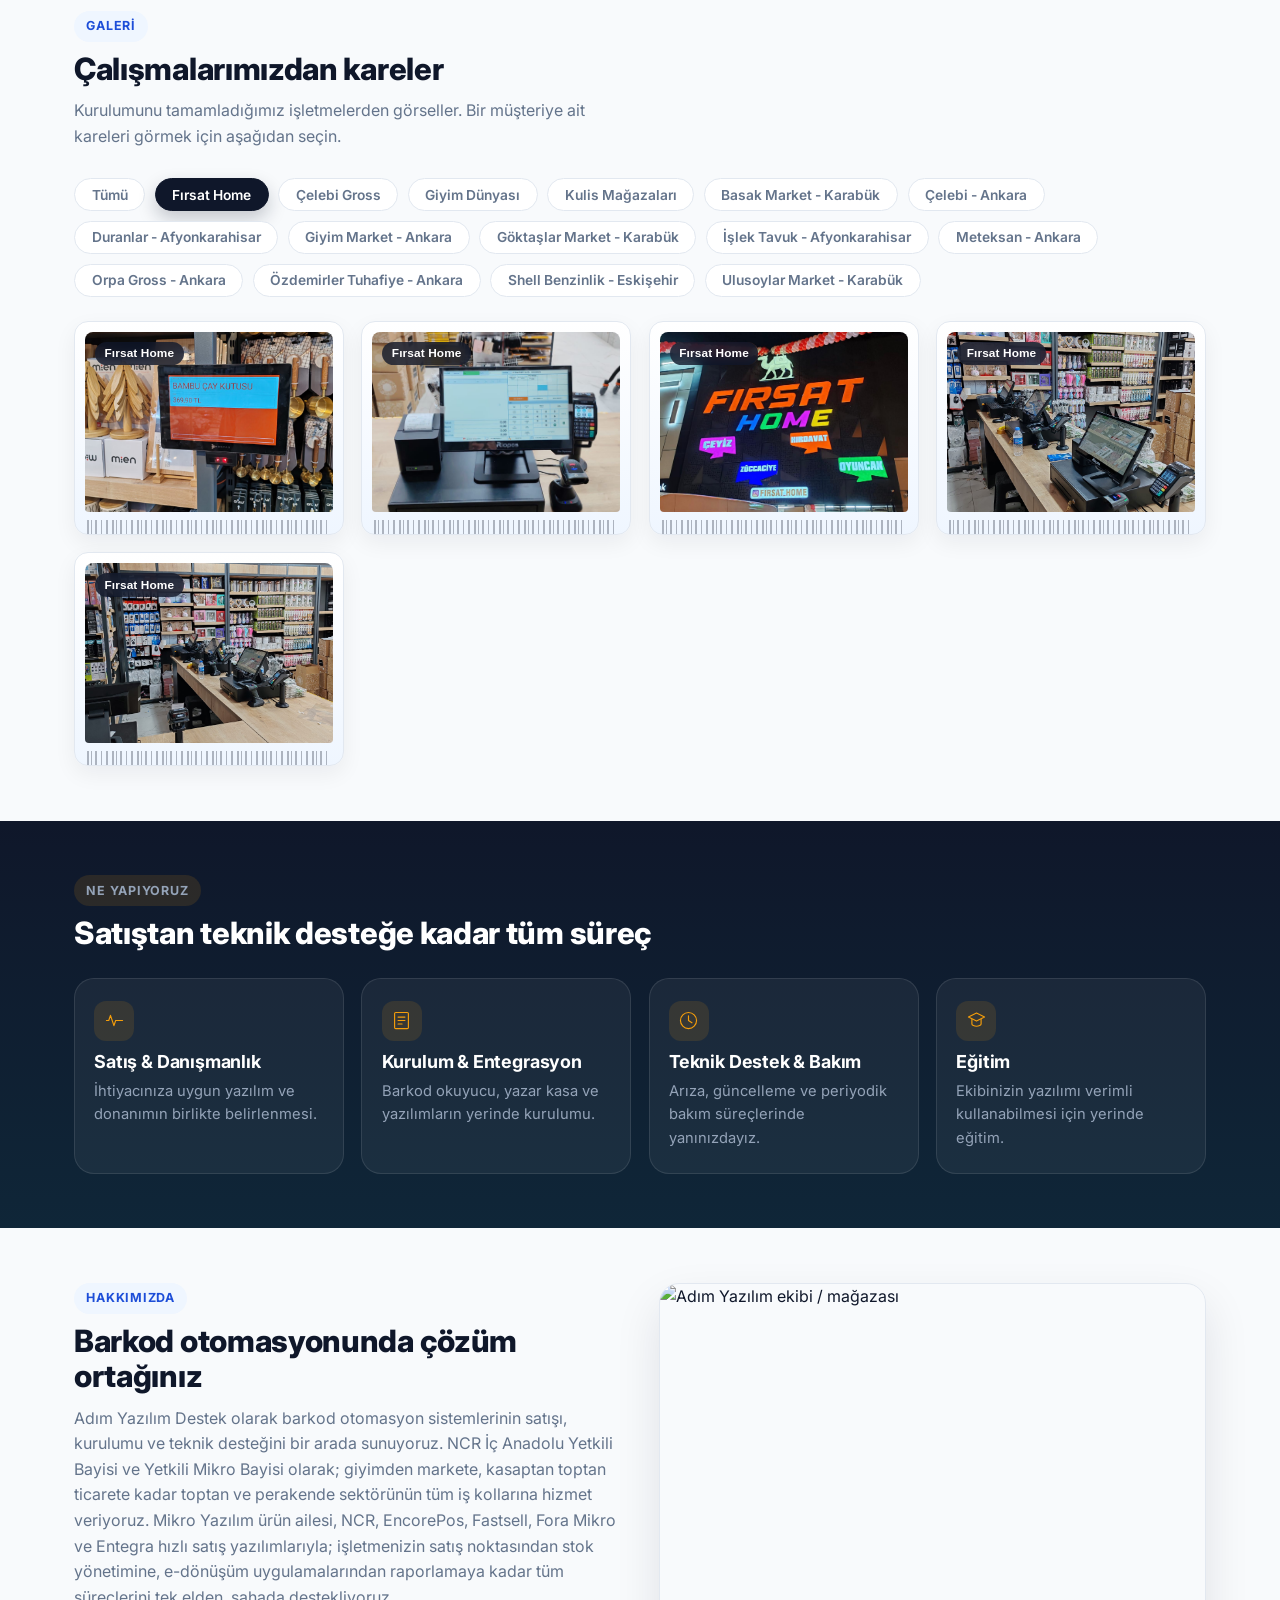
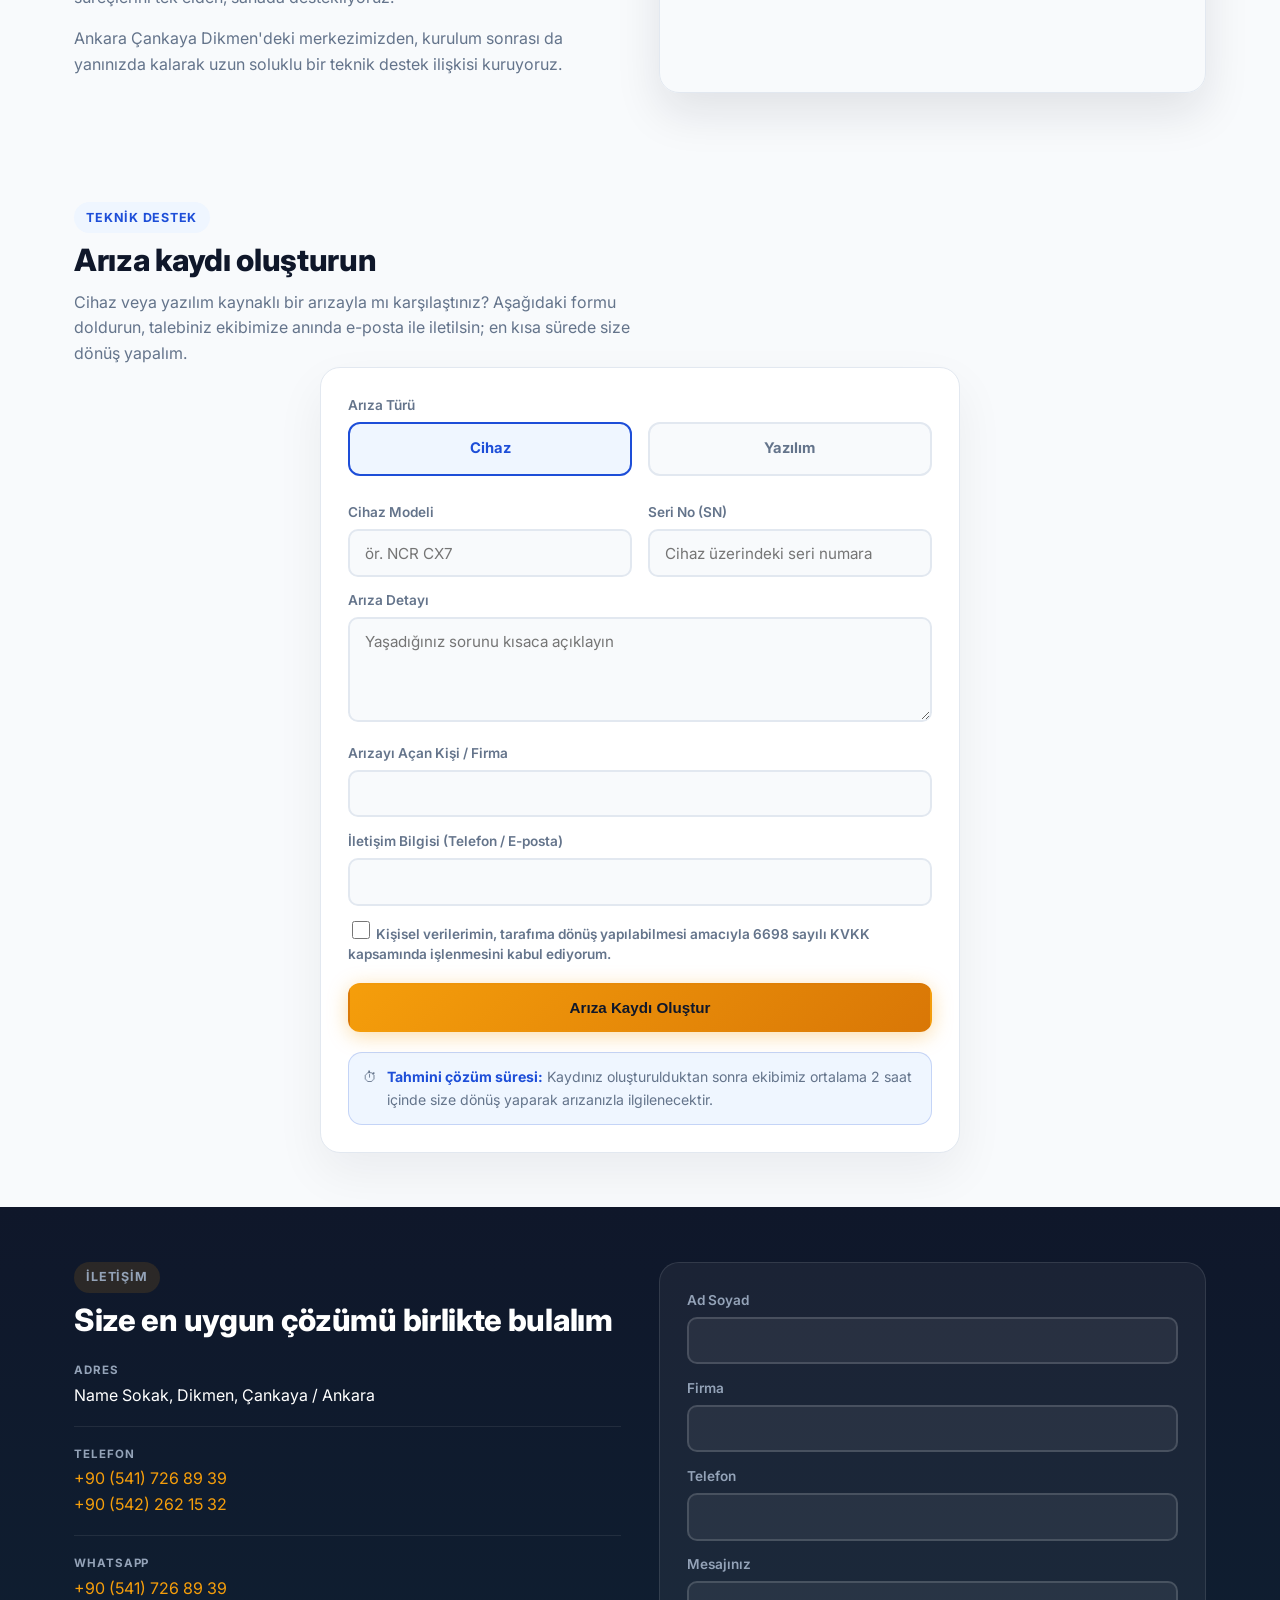
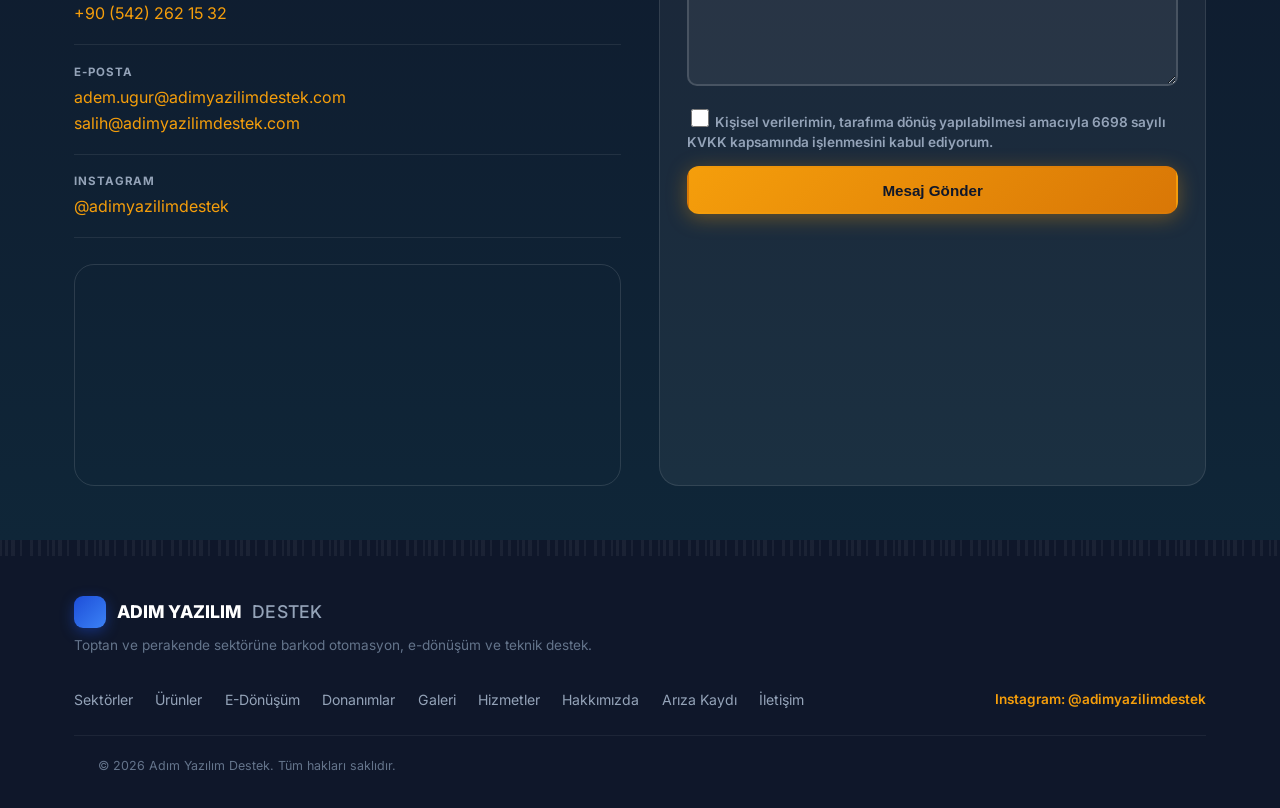
==== commit 5b4902a5: "Update index.html" ====
--- a/index.html
+++ b/index.html
@@ -1315,7 +1315,7 @@
         <ul class="contact-list">
           <li>
             <span class="contact-label">Adres</span>
-            Dikmen, Çankaya / Ankara
+            Name Sokak, Dikmen, Çankaya / Ankara
           </li>
           <li>
             <span class="contact-label">Telefon</span>
@@ -1345,7 +1345,7 @@
              adresinizle değiştirin (boşluklar yerine + kullanın). -->
         <div class="contact-map">
           <iframe
-            src="https://www.google.com/maps?q=Dikmen,+Çankaya,+Ankara&output=embed"
+            src="https://www.google.com/maps?q=Name+Sokak,+Dikmen,+%C3%87ankaya,+Ankara&output=embed"
             width="100%"
             height="220"
             style="border:0"
